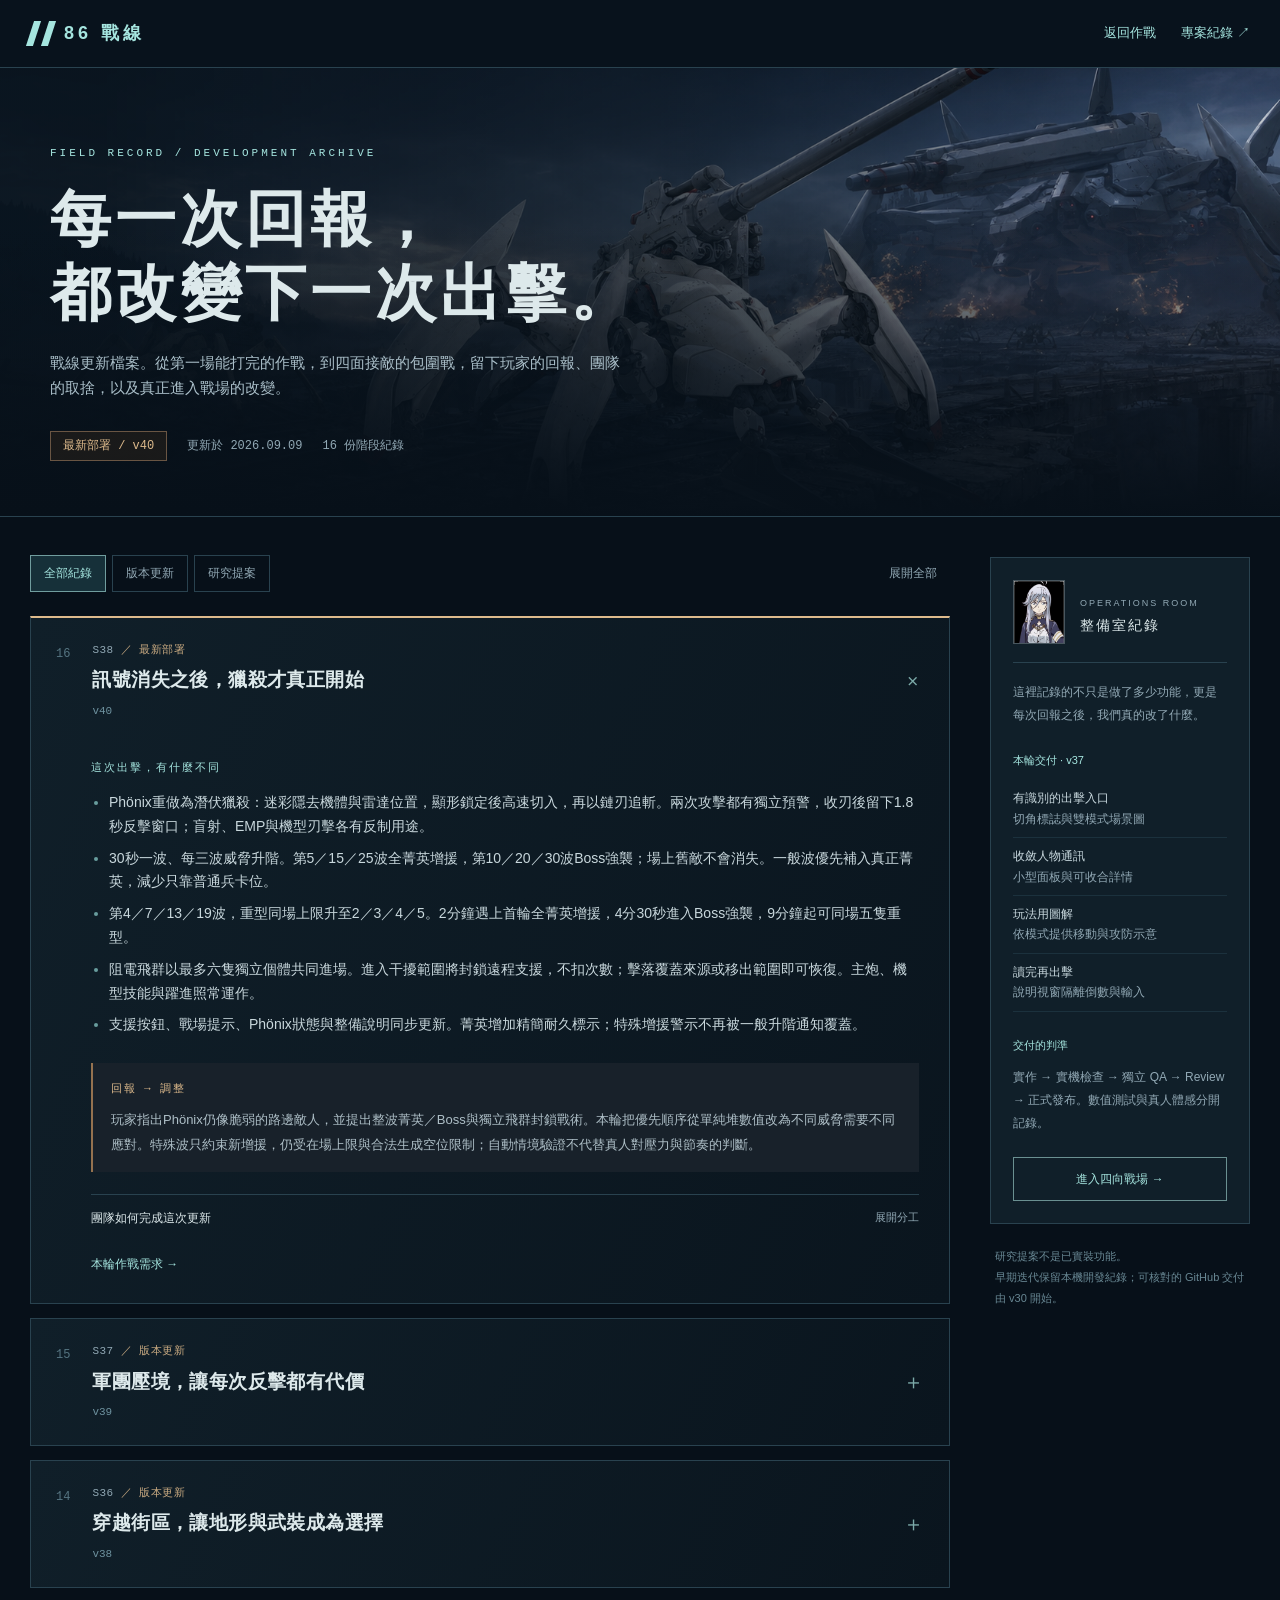
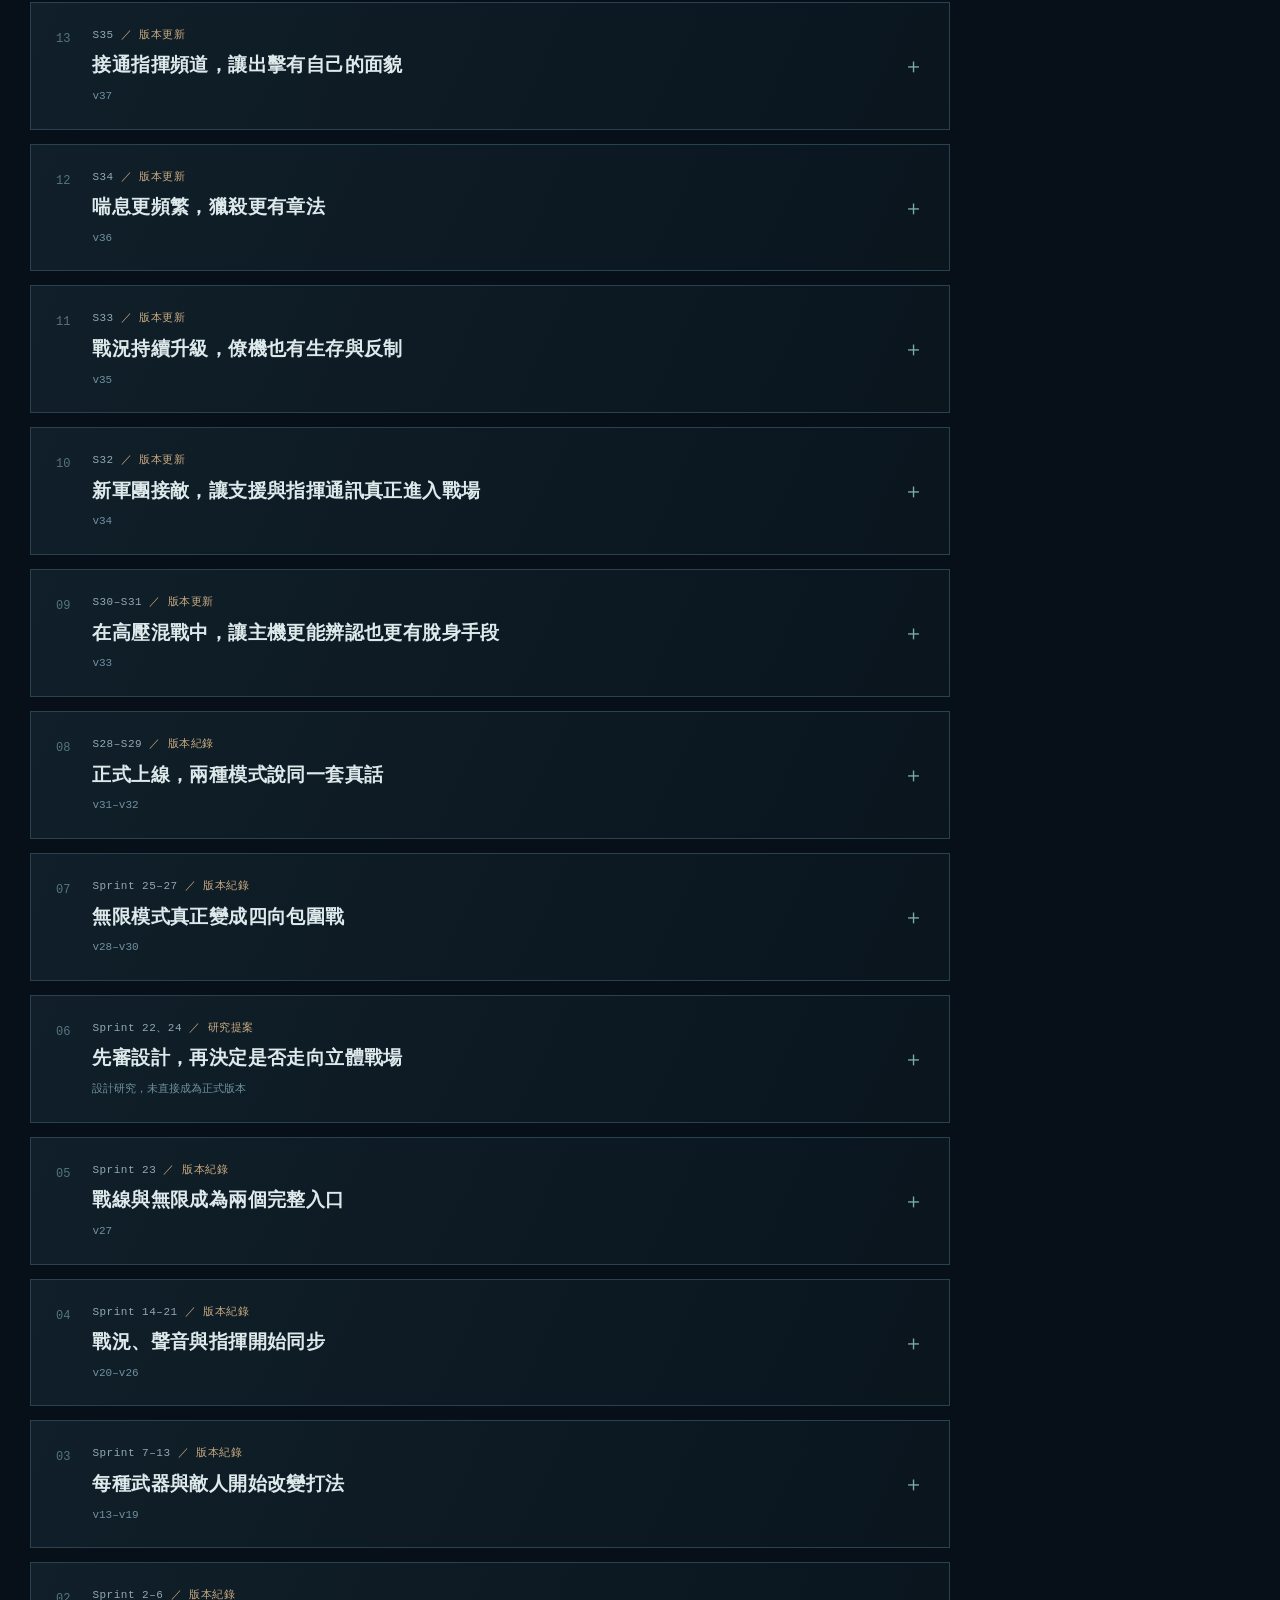
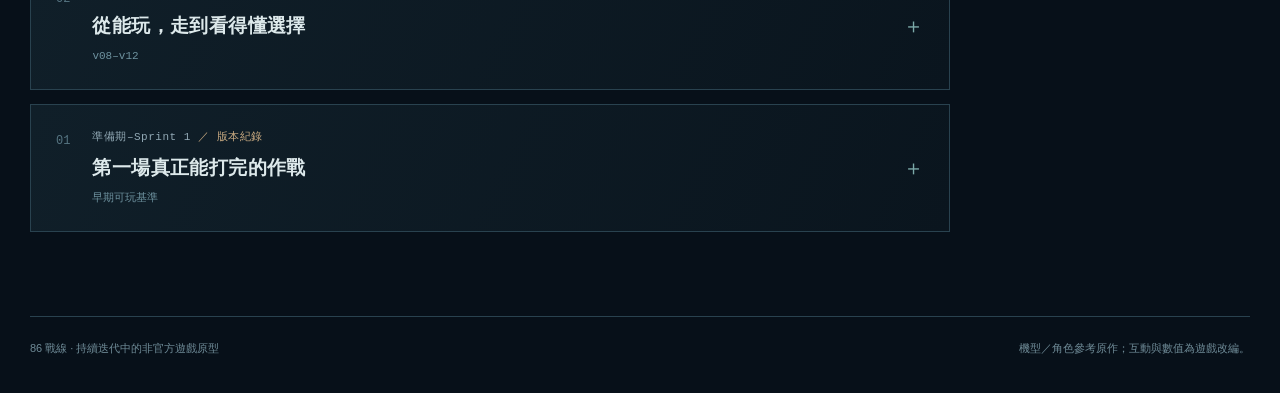
==== changelog.html @ 7b224cc5 "Make Legion ambushes and reinforcement waves demand distinct counters" ====
<!doctype html>
<html lang="zh-Hant">
<head>
<meta charset="UTF-8">
<meta name="viewport" content="width=device-width,initial-scale=1">
<title>戰線更新檔案 — 86 戰線</title>
<meta name="description" content="從第一場出擊到四向包圍戰：86戰線的版本更新、玩家回報與開發團隊紀錄。">
<style>
:root{color-scheme:dark;--bg:#071019;--panel:#0c1923;--line:#29424f;--text:#dde9eb;--muted:#91a8b4;--cyan:#a5e5df;--amber:#ddba8c}*{box-sizing:border-box}body{margin:0;background:var(--bg);color:var(--text);font-family:-apple-system,BlinkMacSystemFont,"PingFang TC","Microsoft JhengHei",sans-serif;line-height:1.7}a{color:var(--cyan);text-decoration:none}a:hover{color:#fff}button,summary,a{-webkit-tap-highlight-color:transparent}a:focus-visible,button:focus-visible,summary:focus-visible{outline:2px solid var(--cyan);outline-offset:5px}header{border-bottom:1px solid var(--line);background:#08131dea;padding:18px max(24px,calc((100vw - 1220px)/2));display:flex;align-items:center;justify-content:space-between;gap:20px}.brand{font-size:18px;font-weight:800;letter-spacing:4px;display:flex;align-items:center;gap:12px}.mark{display:block;width:22px;height:25px;transform:skew(-18deg);border-left:7px solid var(--cyan);border-right:7px solid var(--cyan)}header nav{display:flex;gap:25px;font-size:13px}.hero{position:relative;max-width:1320px;margin:auto;padding:76px 50px 55px;isolation:isolate;overflow:hidden;border-bottom:1px solid var(--line)}.hero:before{content:"";position:absolute;inset:0;z-index:-2;background:linear-gradient(90deg,#08131df5 8%,#08131dbb 52%,#08131d33),url('art-direction/86-reference/images/concept-key-visual.png') center 43%/cover}.hero:after{content:"";position:absolute;inset:0;z-index:-1;background:linear-gradient(0deg,var(--bg),transparent 65%);pointer-events:none}.eyebrow,.meta,.version,.status,.index{font-family:ui-monospace,SFMono-Regular,Consolas,monospace}.eyebrow{color:var(--cyan);font-size:11px;letter-spacing:3px}.hero h1{font-size:clamp(32px,4.8vw,62px);font-weight:650;letter-spacing:4px;line-height:1.2;margin:20px 0}.hero p{max-width:570px;color:#aabfc9;font-size:15px}.status{display:flex;gap:20px;align-items:center;margin-top:30px;color:var(--muted);font-size:12px}.status b{color:var(--amber);border:1px solid #695543;background:#231f1aa8;padding:4px 12px;font-weight:500}.layout{max-width:1220px;margin:0 auto;padding:38px 0 70px;display:grid;grid-template-columns:minmax(0,1fr) 260px;gap:40px}.toolbar{display:flex;align-items:center;justify-content:space-between;gap:12px;padding-bottom:24px}.filters{display:flex;gap:6px;flex-wrap:wrap}button{font:inherit;cursor:pointer;border:1px solid var(--line);background:transparent;color:var(--muted);font-size:12px;padding:7px 13px;transition:background .16s,color .16s}button:hover,button[aria-pressed="true"]{color:var(--cyan);border-color:#709d9e;background:#163039}#expand{border:0;white-space:nowrap}summary{list-style:none;cursor:pointer}summary::-webkit-details-marker{display:none}.entry{border:1px solid var(--line);margin-bottom:14px;background:linear-gradient(115deg,#101f29,#0a151e)}.entry[hidden]{display:none}.entry>summary{display:flex;align-items:center;gap:22px;padding:23px 25px}.entry:first-of-type{border-top:2px solid var(--amber)}.index{color:#567582;align-self:flex-start;margin-top:3px;font-size:12px}.entry-heading{display:flex;flex-direction:column;gap:7px;flex:1}.meta{color:var(--muted);font-size:11px;letter-spacing:.5px}.meta span{color:#c9aa81}.entry strong{font-size:19px;line-height:1.5;letter-spacing:.4px;font-weight:600}.version{font-size:11px;color:#6e929f}.toggle{font-size:21px;color:#7caaa9}.entry[open]>.entry-heading{color:white}.entry[open]>summary .toggle{transform:rotate(45deg)}.entry-body{padding:0 30px 27px 60px;animation:appear .22s ease-out}.entry-body h3{font-weight:500;font-size:11px;letter-spacing:2px;color:var(--cyan);margin:15px 0 10px}.change-list ul{margin:0;padding-left:18px;color:#c9d8dd;font-size:14px}.change-list li{padding:4px 0}.change-list li::marker{color:#689d9e}.response{border-left:2px solid #95724f;padding:1px 18px;margin:22px 0;background:#18212a}.response h3{color:var(--amber)}.response p{font-size:13px;color:#aebfc7;line-height:1.9;margin:0 0 14px}.team-detail{border-top:1px solid var(--line);padding-top:13px;margin:20px 0}.team-detail>summary{font-size:12px;color:var(--text);display:flex;justify-content:space-between;gap:10px}.team-detail>summary span{color:var(--muted);font-size:11px}.team-detail dl{font-size:12px;margin:15px 0 0}.team-detail dl>div{display:grid;grid-template-columns:43px 1fr;gap:14px;padding:9px 0}.team-detail dt{color:var(--cyan)}.team-detail dd{margin:0;color:#9eb5c0}.entry-body>a{font-size:12px}.sidebar{padding-top:2px}.command{border:1px solid var(--line);padding:22px;background:#101f29}.command-head{display:flex;gap:15px;align-items:center;border-bottom:1px solid var(--line);padding-bottom:18px;margin-bottom:18px}.portrait{width:52px;height:64px;object-fit:cover;object-position:top;border:1px solid #405865;filter:saturate(.6)}.command h2{font-size:14px;font-weight:500;letter-spacing:2px;margin:0}.command small{font-size:9px;color:var(--muted);letter-spacing:2px}.command p{font-size:12px;color:var(--muted);line-height:1.9}.command h3{font-size:11px;color:var(--cyan);font-weight:500;margin-top:24px}.command ul{padding:0;margin:0;list-style:none}.command li{font-size:12px;color:var(--muted);padding:8px 0;border-bottom:1px solid #1b313d}.command li b{display:block;color:#c8d8de;font-weight:500}.note{font-size:11px;color:#688793;margin:22px 5px;line-height:1.9}.return{display:block;text-align:center;padding:11px;border:1px solid #6a9091;font-size:12px;margin-top:22px}.bottom{max-width:1220px;margin:0 auto;padding:22px 0 35px;border-top:1px solid var(--line);font-size:11px;color:#6f8b97;display:flex;justify-content:space-between;gap:20px}.empty{display:none}@keyframes appear{from{opacity:.4;transform:translateY(5px)}to{opacity:1;transform:none}}@media(max-width:1280px){.layout,.bottom{margin-left:30px;margin-right:30px}}@media(max-width:850px){.layout{grid-template-columns:1fr}.sidebar{display:none}.hero{padding:50px 28px 38px}.hero:before{background-position:60% center}.hero p{max-width:450px}.layout{padding-top:25px;margin:0 22px}.bottom{margin:0 22px}.entry>summary{padding:20px 17px;gap:14px}.entry-body{padding:0 20px 23px 43px}.entry strong{font-size:17px}}@media(max-width:480px){header{padding:15px 20px}.brand{font-size:14px;letter-spacing:2px}header nav{font-size:11px;gap:14px}.hero h1{letter-spacing:1px}.hero p{font-size:13px}.toolbar{align-items:flex-start}.filters{gap:5px}button{font-size:11px;padding:6px 9px}.status{gap:12px;font-size:10px}.entry-body{padding-left:20px}.meta{font-size:10px}.bottom{flex-direction:column;gap:7px}.index{display:none}}@media(prefers-reduced-motion:reduce){*{animation:none!important;transition:none!important}}
</style>
</head>
<body>
<header>
<a class="brand" href="./">
<span class="mark" aria-hidden="true">
</span>86 戰線</a>
<nav>
<a href="./?gameMode=endless">返回作戰</a>
<a href="https://github.com/allen880612/86-the-missing-sector">專案紀錄 ↗</a>
</nav>
</header>
<section class="hero">
<div class="eyebrow">FIELD RECORD / DEVELOPMENT ARCHIVE</div>
<h1>每一次回報，<br>都改變下一次出擊。</h1>
<p>戰線更新檔案。從第一場能打完的作戰，到四面接敵的包圍戰，留下玩家的回報、團隊的取捨，以及真正進入戰場的改變。</p>
<div class="status">
<b>最新部署 / v40</b>
<span>更新於 2026.09.09</span>
<span>16 份階段紀錄</span>
</div>
</section>
<main class="layout">
<section aria-label="版本沿革">
<div class="toolbar">
<div class="filters" role="group" aria-label="紀錄類別">
<button aria-pressed="true" data-filter="all">全部紀錄</button>
<button aria-pressed="false" data-filter="released">版本更新</button>
<button aria-pressed="false" data-filter="research">研究提案</button>
</div>
<button id="expand" aria-expanded="false">展開全部</button>
</div>
<div id="entries">
<details class="entry" data-type="released" open><summary><span class="index">16</span><span class="entry-heading"><span class="meta">S38 <span>／ 最新部署</span></span><strong>訊號消失之後，獵殺才真正開始</strong><span class="version">v40</span></span><span class="toggle" aria-hidden="true">＋</span></summary><div class="entry-body"><div class="change-list"><h3>這次出擊，有什麼不同</h3><ul><li>Phönix重做為潛伏獵殺：迷彩隱去機體與雷達位置，顯形鎖定後高速切入，再以鏈刃追斬。兩次攻擊都有獨立預警，收刃後留下1.8秒反擊窗口；盲射、EMP與機型刃擊各有反制用途。</li><li>30秒一波、每三波威脅升階。第5／15／25波全菁英增援，第10／20／30波Boss強襲；場上舊敵不會消失。一般波優先補入真正菁英，減少只靠普通兵卡位。</li><li>第4／7／13／19波，重型同場上限升至2／3／4／5。2分鐘遇上首輪全菁英增援，4分30秒進入Boss強襲，9分鐘起可同場五隻重型。</li><li>阻電飛群以最多六隻獨立個體共同進場。進入干擾範圍將封鎖遠程支援，不扣次數；擊落覆蓋來源或移出範圍即可恢復。主炮、機型技能與躍進照常運作。</li><li>支援按鈕、戰場提示、Phönix狀態與整備說明同步更新。菁英增加精簡耐久標示；特殊增援警示不再被一般升階通知覆蓋。</li></ul></div><div class="response"><h3>回報 → 調整</h3><p>玩家指出Phönix仍像脆弱的路邊敵人，並提出整波菁英／Boss與獨立飛群封鎖戰術。本輪把優先順序從單純堆數值改為不同威脅需要不同應對。特殊波只約束新增援，仍受在場上限與合法生成空位限制；自動情境驗證不代替真人對壓力與節奏的判斷。</p></div><details class="team-detail"><summary>團隊如何完成這次更新 <span>展開分工</span></summary><dl><div><dt>PO</dt><dd>依最新回饋收斂單一可玩增量，整合狀態提示、操作說明、版本發布；保留30%週額度。</dd></div><div><dt>戰鬥</dt><dd>完成潛伏與雙段反擊循環、特殊波生成、獨立飛群與戰術封鎖。</dd></div><div><dt>美術</dt><dd>沿用已完成的迷彩、刃擊與機甲素材，移除潛伏時的位置洩漏，補上菁英耐久識別。</dd></div><div><dt>QA</dt><dd>針對特殊波、戰術資源、顯形／反制及兩尺寸介面做獨立驗證，將受控測試與真人回饋分開。</dd></div></dl></details><a href="https://github.com/allen880612/86-the-missing-sector/issues/33">本輪作戰需求 →</a></div></details>

<details class="entry" data-type="released"><summary><span class="index">15</span><span class="entry-heading"><span class="meta">S37 <span>／ 版本更新</span></span><strong>軍團壓境，讓每次反擊都有代價</strong><span class="version">v39</span></span><span class="toggle" aria-hidden="true">＋</span></summary><div class="entry-body"><div class="change-list"><h3>這次出擊，有什麼不同</h3><ul><li>改為20秒一波、每三波升階；第4／10／19／28波可容納2／3／4／5隻重型目標，補位更緊湊。重型出招仍保留預警與反擊窗口。</li><li>敵軍耐久逐波線性提高。主砲高等級成長放緩，副砲改為每三發協同一次，修正後期火力遠超敵耐久的落差。</li><li>提高特殊兵種占比，飛行干擾機以真正的小群入場，每隻獨立受傷、擊落，不再一個血量畫成八隻。</li><li>普通敵提供小額續戰補給；菁英每隻一份高價資源，Boss固定火控強化加一份武裝資源。首兩次定時供給可取得機砲與重砲。</li><li>僚機耐久提高，範圍傷害有減免；維修也能修翼。全僚機失能45秒後，下次週期補給提供增援；主機附近三格狀態可辨受損、入侵與失能。</li><li>Phönix更快接近、側翼機動；會繞行牆體，鏈刃不隔牆傷人。重砲與機砲也隨火控成長，保持有限彈藥的價值。</li><li>區域支援保留清出撤退路線的用途，兩次施放間隔6秒、30秒回充。裝甲未曝露的Boss承受低傷且繼續出招；抓住破綻才有較高傷害。</li></ul></div><div class="response"><h3>回報 → 調整</h3><p>玩家指出十五分鐘仍能秒殺菁英／Boss，戰術清場又過於廉價。本輪先追查主砲、多彈、掉落與敵耐久的增長關係，修正火力經濟，再調整混合編成。『有升級公式』不等於後期有壓力；驗收加入固定裝備擊破時間及實際出招。模型測試不能取代玩家的最終感受。</p></div><details class="team-detail"><summary>團隊如何完成這次更新 <span>展開分工</span></summary><dl><div><dt>PO</dt><dd>把新回報提到最高優先，查核線性公式、掉落分類、群體距離與本地增量。</dd></div><div><dt>戰鬥</dt><dd>重建編成／獎勵與成長關係，修正僚機續戰與Phönix繞牆、支援壓制。</dd></div><div><dt>美術</dt><dd>飛機逐隻繪製及死亡、僚機三格狀態；效能裁切實驗無改善便撤回，不犧牲品質冒充優化。</dd></div><div><dt>QA</dt><dd>獨立固定裝備TTK、編成比例、補給與真實介面驗證，區分人工情境與自然遊玩。</dd></div></dl></details><a href="assets/legion-v35.md">軍團設定與改編界線 →</a></div></details>
<details class="entry" data-type="released"><summary><span class="index">14</span><span class="entry-heading"><span class="meta">S36 <span>／ 版本更新</span></span><strong>穿越街區，讓地形與武裝成為選擇</strong><span class="version">v38</span></span><span class="toggle" aria-hidden="true">＋</span></summary><div class="entry-body"><div class="change-list"><h3>這次出擊，有什麼不同</h3><ul><li>四向戰場擴為1600×1600，整備可選廢墟街區、補給基地、鐵路砲陣地。鏡頭跟隨機體，保留近距離戰鬥尺寸。</li><li>固定高牆阻擋機甲與直射，低掩體可擊破或躍過；敵軍會繞行，補給校正至合法位置。</li><li>新增120發連發機砲、18發穿甲重砲；以1／2／3或Q切換，彈藥耗盡自動回到無限主砲。有限武器瞄準合法目標才耗彈。</li><li>三張圖用專用地表／屋頂素材呈現；地圖預覽、小地圖、武器彈量與圖解接回同一套指揮介面。</li></ul></div><div class="response"><h3>回報 → 調整</h3><p>玩家以Boxhead 2Play說明想要的迴圈與通道：場地不只放大，還需要能繞行、利用的固定建築。這輪把地圖和有限武器做成可玩的增量；後期軍團被秒殺的最新回報另外開Sprint追查，不以大地圖替代平衡修正。聯機保留為免費架構研究，尚未實作。</p></div><details class="team-detail"><summary>團隊如何完成這次更新 <span>展開分工</span></summary><dl><div><dt>PO</dt><dd>研究Boxhead路線、整合UI與相機，完整增量先同步本地。</dd></div><div><dt>戰鬥</dt><dd>三圖障礙、繞行、合法生成與有限武器狀態。</dd></div><div><dt>美術</dt><dd>首稿屋頂像照片相框被退回，改用真正地表／屋頂atlas，再驗實際出擊。</dd></div><div><dt>QA</dt><dd>驗證牆體、落點、彈藥守恆及三圖真實操作；模型數值與真人感受分開。</dd></div></dl></details></div></details>
<details class="entry" data-type="released"><summary><span class="index">13</span><span class="entry-heading"><span class="meta">S35 <span>／ 版本更新</span></span><strong>接通指揮頻道，讓出擊有自己的面貌</strong><span class="version">v37</span></span><span class="toggle" aria-hidden="true">＋</span></summary><div class="entry-body"><div class="change-list"><h3>這次出擊，有什麼不同</h3><ul><li>首頁與頁首換上專門設計的金屬切角標誌，兩種模式以機甲場景圖卡呈現，保留原主視覺。</li><li>蕾娜與辛的出擊／整備／結算通訊收斂為小型面板，可收起再開啟；詳細內容放進獨立視窗。</li><li>玩法圖解依戰線或四向模式切換，以走位、越障、支援和編隊示意搭配短說明。</li><li>面板與圖解有進退場、操作音效及減少動態支援；讀取視窗時暫停出擊倒數與遊戲輸入，關閉後再接續。</li></ul></div><div class="response"><h3>回報 → 調整</h3><p>玩家認為純文字標題、裸露的大段玩法與突然出現的人物仍然粗糙。本輪由美術總監先出互動設計稿與圖像素材，確認後再接回遊戲。玩法資訊保留可讀文字，改用圖解和面板組織；人物回饋不再佔據大型橫幅，也不以阻擋式彈窗打斷戰鬥。</p></div><details class="team-detail"><summary>團隊如何完成這次更新 <span>展開分工</span></summary><dl><div><dt>PO</dt><dd>審核設計稿、隔離下一輪地圖開發，整合視窗暫停與輸入阻隔。</dd></div><div><dt>美術</dt><dd>生成雙模式atlas、製作SVG標誌、玩法示意及小型通訊動態。</dd></div><div><dt>介面</dt><dd>保留既有模式、選機與音訊契約，加入圖解與可收合通訊。</dd></div><div><dt>QA</dt><dd>驗證兩模式說明、焦點與Escape、出擊到結算回圈、兩尺寸與減少動態。</dd></div><div><dt>Review</dt><dd>先提供完整本地增量，記錄頁面可讀性與操作阻擋，而非只確認圖片有載入。</dd></div></dl></details></div></details>
<details class="entry" data-type="released">
<summary><span class="index">12</span><span class="entry-heading"><span class="meta">S34 <span>／ 版本更新</span></span><strong>喘息更頻繁，獵殺更有章法</strong><span class="version">v36</span></span><span class="toggle" aria-hidden="true">＋</span></summary>
<div class="entry-body"><div class="change-list"><h3>這次出擊，有什麼不同</h3><ul>
<li>波次縮短為 30 秒；前四波降低傷害壓力，第五至八波逐步拉高，第九波起回到完整成長。每四波的威脅升階仍持續。</li>
<li>裝甲每份補 10、耐久每份補 12，改成少量多次。普通敵每 12 隻掉落，定時補給首份 8 秒、之後每 18 秒提供生存與作戰補給。</li>
<li>Phönix 在側翼接近後交替使用鎖定突進與鏈刃橫掃；第二階段突進接追斬。看直線向側面躲，看扇形繞背或躍出，收刃後有反擊窗口。</li>
<li>突進原始傷害由 42 降至 30，讓威脅來自接近與攻擊節奏。鏈刃的傷害區與預警使用同一扇形；躍進可避開近戰。</li>
<li>修正掉落在戰場外緣或掩體內難以回收的補給；滿狀態仍可撿取。結算傷害不再顯示冗長浮點小數。</li>
</ul></div><div class="response"><h3>回報 → 調整</h3><p>玩家試玩指出前輪過難、恢復太稀少，Phönix雖痛卻呆板。本輪把恢復拆小、提高機會，將Boss改成可辨識的兩套近戰攻防；道具不可達與結算數字也納入修正。第一個平衡增量先同步本地供即時回饋，再完成第二個招式增量。後續首頁視覺、大地圖與武器拾取已列入設計，聯機仍是研究，未混稱本輪已實作。</p></div>
<details class="team-detail"><summary>團隊如何完成這次更新 <span>展開分工</span></summary><dl>
<div><dt>PO</dt><dd>依真人回饋重排平衡與局部攻防，先給本地增量，串接介面與交付。</dd></div>
<div><dt>戰鬥</dt><dd>調整恢復／波次與早期傷害、Phönix側翼與扇掃、道具可達位置。</dd></div>
<div><dt>美術</dt><dd>沿真實命中扇形繪製預警與短刃弧，維持低閃光與取消清理。</dd></div>
<div><dt>QA</dt><dd>查核Furi／Diablo IV設計資料，以受控場景、固定seed及瀏覽器驗證。</dd></div>
<div><dt>Review</dt><dd>把數量壓迫改成需要讀招與補給走位；模擬與真人驗收分開記錄。</dd></div>
</dl></details><a href="assets/legion-v35.md">近戰設計參考與改編界線 →</a>
</div></details>

<details class="entry" data-type="released">
<summary><span class="index">11</span><span class="entry-heading"><span class="meta">S33 <span>／ 版本更新</span></span><strong>戰況持續升級，僚機也有生存與反制</strong><span class="version">v35</span></span><span class="toggle" aria-hidden="true">＋</span></summary>
<div class="entry-body"><div class="change-list"><h3>這次出擊，有什麼不同</h3><ul>
<li>每 45 秒一波，每四波提升威脅階段；第 5 波可同場兩隻 Boss，第 9 波起最多三隻。特殊編成、火力與耐久繼續增強，保持同屏資源上限。</li>
<li>Boss 半血後切換第二階段：重戰車與電磁砲增加連擊，高機動型追加突襲。Phönix 可穿過己方小兵完成切入，躲開後仍有反擊窗口。</li>
<li>僚機有獨立耐久，會承傷、失能；干擾累積會先預警，再短暫劫持火控。脫離干擾、擊毀來源、EMP 或區域支援均可解除。</li>
<li>每波獲得火控成長，道具可額外升級；LV.12 解鎖副砲、LV.16 強化、LV.20 加入貫穿，之後仍持續提高傷害。</li>
<li>普通敵每 20 隻掉落一次；裝甲每次補 18，不再因護盾偏低就必掉。減少普通兵密度，重型砲火命中更有代價；小怪命中的短暫保護不再吞掉 Boss 重擊，重擊後仍保留防連殺保護。</li>
<li>左鍵依機型分為 M1A4 近距反擊、M4A3 重砲超頻及 XM2 高速刃擊；右鍵仍是越障躍進，可用來切入或撤離。</li>
<li>加入多重 Boss 狀態列、僚機耐久與入侵辨識、升階及武裝回饋。沿用現有素材與音效，限制大面積閃光。</li>
</ul></div><div class="response"><h3>回報 → 調整</h3><p>玩家指出二十分鐘後仍缺乏變化，並澄清是「每三至五波持續升級」，而不是只在前五波加難。本輪拆除單 Boss 與 LV.8 停滯，將僚機從致命傷保險改成可受損的戰鬥單位。追加回報指出補盾讓玩家能站射，Review因此把優先序轉向掉落經濟與重擊命中；並重現小怪6傷害竟可擋掉Boss60傷害的保護邏輯問題，實際修正。世界觀提供機動、迷彩與干擾方向；火控劫持、升階和數值是本作改編。</p></div>
<details class="team-detail"><summary>團隊如何完成這次更新 <span>展開分工</span></summary><dl>
<div><dt>PO</dt><dd>依玩家澄清修正持續升階目標，整合多目標 HUD、成長提示與發布紀錄。</dd></div>
<div><dt>戰鬥</dt><dd>實作波次、編成、第二階段、僚機耐久與劫持反制、後期火控。</dd></div>
<div><dt>美術</dt><dd>用既有機體與局部特效呈現受損、失控、復原及第二階段，避免光污染。</dd></div>
<div><dt>QA</dt><dd>核對來源與改編界線，跨波次模擬及瀏覽器整合；模擬不等同真人長局平衡驗收。</dd></div>
<div><dt>Review</dt><dd>將前輪短時間存活測試的盲點納入長期升階驗證，保留對後期難度的玩家回饋。</dd></div>
</dl></details><a href="assets/legion-v35.md">世界觀依據與改編界線 →</a>
</div></details>

<details class="entry" data-type="released">
<summary><span class="index">10</span><span class="entry-heading"><span class="meta">S32 <span>／ 版本更新</span></span><strong>新軍團接敵，讓支援與指揮通訊真正進入戰場</strong><span class="version">v34</span></span><span class="toggle" aria-hidden="true">＋</span></summary>
<div class="entry-body">
<div class="change-list"><h3>這次出擊，有什麼不同</h3><ul>
<li>四向戰場的區域支援初始 2 次，每 18 秒回充 1 次、上限 2 次；指定落點後延遲 0.65 秒，以半徑 280 清場並打斷存活敵人。</li>
<li>新增 Phönix Boss：迷彩與鎖定衝刺，射擊可破除迷彩，撲空後有反擊窗口；新增 Stier 菁英，以短射界扇射與散熱交替作戰。</li>
<li>Ameise 加入側移機槍掃射班，屬於既有斥候的職能編組；不是把同一批敵人調整出場機率，就稱為新增機型。</li>
<li>Phönix、Stier 使用兩款新製作的機體素材。整備可用三張預覽卡選 Dinosauria、Phönix 或 Morpho 為首個 Boss，之後三型輪替。</li>
<li>辛與蕾娜的通訊移到左右下角，人物與文字更清楚；整備建議、畫面進退場、選項互動與提示聲一併整理，減少動態模式保持簡潔。</li>
<li>更新同一作者的戰鬥 BGM，保留既有音樂與音效控制。音樂聽感仍待玩家回饋。</li>
</ul></div>
<div class="response"><h3>回報 → 調整</h3><p>玩家指出支援不足、通訊太淡、介面像閃現，也明確要求新 Boss、菁英與小怪。PO 最初把「沒有新 Boss」誤解成接敵太晚；經玩家澄清後，修正範圍為新增敵型、招式與可辨認素材，而不是只改出場機率。機型名稱參考原作，素材、血量、迷彩反制與攻擊窗口是遊戲改編，不主張精確還原。</p></div>
<details class="team-detail"><summary>團隊如何完成這次更新 <span>展開分工</span></summary><dl>
<div><dt>PO</dt><dd>修正需求理解，製作並接入新機體圖集、首敵設定與音訊，統整各項介面契約。</dd></div>
<div><dt>戰鬥</dt><dd>新增 Phönix、Stier 與 Ameise 掃射職能，實作區域支援回充、範圍壓制與反制窗口。</dd></div>
<div><dt>美術</dt><dd>實作角落通訊、整備建議、介面進退場及三張首 Boss 預覽卡；以現有風格和素材呈現新增機體。</dd></div>
<div><dt>音訊</dt><dd>沿用既有音訊 API 整理介面提示與支援時序，更換同作者戰鬥音樂並保留來源紀錄。</dd></div>
<div><dt>QA</dt><dd>行為、轉場與出場選擇驗證，音樂聽感待玩家回饋；不將受控檢查宣稱為自然戰況全通。</dd></div>
<div><dt>Review</dt><dd>區分真正新增的 Boss／菁英與既有機型職能，核對改編界線；保留玩家澄清如何改變實作範圍的紀錄。</dd></div>
</dl></details>
<a href="assets/legion-v34.md">查看新機體素材與遊戲改編依據 →</a>
</div></details>

<details class="entry" data-type="released">
<summary>
<span class="index">09</span>
<span class="entry-heading">
<span class="meta">S30–S31 <span>／ 版本更新</span>
</span>
<strong>在高壓混戰中，讓主機更能辨認也更有脫身手段</strong>
<span class="version">v33</span>
</span>
<span class="toggle" aria-hidden="true">＋</span>
</summary>
<div class="entry-body">
<div class="change-list">
<h3>這次出擊，有什麼不同</h3>
<ul>
<li>主機加入方向標記；右鍵改為依機型跨越距離的 0.36 秒躍進，保留合法起點與落點</li>
<li>僚機可犧牲攔截致命傷，6秒內不重複，並在戰報統計；滿級火控補給轉為五秒火力全開</li>
<li>補給節奏降低，斥候協同、戰車直射、阻電機群與自走地雷接入混戰；重砲加入局部受擊與後座。</li>
</ul>
</div>
<div class="response">
<h3>回報 → 調整</h3>
<p>玩家肯定玩法，但指出混戰找不到主機、容易卡住、滿級補給缺少價值。團隊改為清楚的主機標記與越障躍進，加入僚機攔截及滿級火控轉超頻；本輪已部署，仍持續收集實際體感。</p>
</div>
<details class="team-detail">
<summary>團隊如何完成這次更新 <span>展開分工</span>
</summary>
<dl>
<div>
<dt>美術</dt>
<dd>加入主機框標、躍進抬升／落地、特殊敵機提示與砲管局部反應</dd>
</div>
<div>
<dt>音訊</dt>
<dd>沿用事件音並為攔截、躍進與新威脅提供回饋</dd>
</div>
<div>
<dt>戰鬥</dt>
<dd>實作跨越落點保護、僚機犧牲、補給節流與多職能敵群</dd>
</div>
<div>
<dt>QA</dt>
<dd>唯一自然局驗出全部敵種、一次僚機攔截與單次幀時間尖峰；另審出極端落點 fallback</dd>
</div>
<div>
<dt>整合</dt>
<dd>修正起跳點／終點保留、重觸發反應與戰報統計；完成v33正式發布。</dd>
</div>
</dl>
</details>
<a href="https://github.com/allen880612/86-the-missing-sector/pull/17">檢視版本交付 ↗</a>
</div>
</details>
<details class="entry" data-type="released" >
<summary>
<span class="index">08</span>
<span class="entry-heading">
<span class="meta">S28–S29 <span>／ 版本紀錄</span>
</span>
<strong>正式上線，兩種模式說同一套真話</strong>
<span class="version">v31–v32</span>
</span>
<span class="toggle" aria-hidden="true">＋</span>
</summary>
<div class="entry-body">
<div class="change-list">
<h3>這次出擊，有什麼不同</h3>
<ul>
<li>四向整備改用實際 Dinosauria／Morpho，結算不再混入戰線的下一場按鈕與文案</li>
<li>Boss 直射才有砲口火光，曲射落地保留地面爆炸；兩種 Boss 的兩秒散熱提示立即對應傷害窗口</li>
<li>建立公開靜態部署流程，正式 HTTPS 可直接遊玩</li>
</ul>
</div>
<div class="response">
<h3>回報 → 調整</h3>
<p>玩家指出本機更新沒有交付到GitHub。團隊補齊可核對的PR與正式發布，也修正四向模式誤顯下一場、Boss落地被當成發射的畫面錯配。</p>
</div>
<details class="team-detail">
<summary>團隊如何完成這次更新 <span>展開分工</span>
</summary>
<dl>
<div>
<dt>美術</dt>
<dd>校正 Boss 火光、散熱白煙與模式預覽素材</dd>
</div>
<div>
<dt>音訊</dt>
<dd>維持發射、落地與場景聲音的事件邊界</dd>
</div>
<div>
<dt>戰鬥</dt>
<dd>保留戰線規則並校正 arena 的兩秒暴露語意</dd>
</div>
<div>
<dt>QA</dt>
<dd>獨立指出下一場可見、HUD 延遲散熱與圓形砲擊錯誤火光</dd>
</div>
<div>
<dt>整合</dt>
<dd>完成模式 guard、純靜態 CI/CD、安全打包與正式瀏覽器驗證</dd>
</div>
</dl>
</details>
<a href="https://github.com/allen880612/86-the-missing-sector/pull/14">檢視交付紀錄 ↗</a>
</div>
</details>
<details class="entry" data-type="released" >
<summary>
<span class="index">07</span>
<span class="entry-heading">
<span class="meta">Sprint 25–27 <span>／ 版本紀錄</span>
</span>
<strong>無限模式真正變成四向包圍戰</strong>
<span class="version">v28–v30</span>
</span>
<span class="toggle" aria-hidden="true">＋</span>
</summary>
<div class="entry-body">
<div class="change-list">
<h3>這次出擊，有什麼不同</h3>
<ul>
<li>WASD 四向移動與滑鼠砲口分離，敵人從四面追擊；戰線仍維持左右移動與自動射擊</li>
<li>加入可破壞掩體、直射遮蔽、曲射落點、大型 Boss 散熱反擊與九類補給</li>
<li>依回饋移除停留二選一卡，改靠近直接拾取；右鍵側移加入可見動畫與真碰撞</li>
</ul>
</div>
<div class="response">
<h3>回報 → 調整</h3>
<p>玩家指出『無限』不只是波次延長，並回報按住射擊疲勞、穿牆、空曠與補給卡干擾；團隊改成自動主砲、點按超頻、掩體戰與不中斷移動的直接回收。</p>
</div>
<details class="team-detail">
<summary>團隊如何完成這次更新 <span>展開分工</span>
</summary>
<dl>
<div>
<dt>美術</dt>
<dd>製作四向 view、步態、重砲／曲射／尾跡與補給短標籤</dd>
</div>
<div>
<dt>音訊</dt>
<dd>復用既有事件音並調整支援請求與落地爆音</dd>
</div>
<div>
<dt>戰鬥</dt>
<dd>建立獨立 arena core、碰撞、敵繞障、技能與資源循環</dd>
</div>
<div>
<dt>QA</dt>
<dd>先保留舊規則自然局，再以 rAF 和真右鍵驗中段位移、牆／敵阻擋；另抓出 Boss 越界卡死</dd>
</div>
<div>
<dt>整合</dt>
<dd>修正素材解析度接線、快取與高密度效能，沒有靠減敵數掩飾</dd>
</div>
</dl>
</details>
</div>
</details>
<details class="entry" data-type="research" >
<summary>
<span class="index">06</span>
<span class="entry-heading">
<span class="meta">Sprint 22、24 <span>／ 研究提案</span>
</span>
<strong>先審設計，再決定是否走向立體戰場</strong>
<span class="version">設計研究，未直接成為正式版本</span>
</span>
<span class="toggle" aria-hidden="true">＋</span>
</summary>
<div class="entry-body">
<div class="change-list">
<h3>這次出擊，有什麼不同</h3>
<ul>
<li>提供封面、整備、戰鬥、勝敗、攻擊五拍與擊毀收束的互動設計預覽</li>
<li>比較桌機／手機、Boss 尺度 A/B、角色通訊與減少動態方案</li>
<li>完成 3D 美術、玩法、素材與引擎可行性研究，但全面 3D 開發暫緩</li>
</ul>
</div>
<div class="response">
<h3>回報 → 調整</h3>
<p>玩家希望立體版先解決模型、動作、VFX 與環境可信度；團隊沒有把概念稿冒充已完成遊戲，改以足鎖、砲口、遮擋與素材分件作為未來 POC 門檻。</p>
</div>
<details class="team-detail">
<summary>團隊如何完成這次更新 <span>展開分工</span>
</summary>
<dl>
<div>
<dt>美術</dt>
<dd>製作八頁設計預覽、尺度比較與戰鬥分鏡</dd>
</div>
<div>
<dt>音訊</dt>
<dd>整理六場景候選與重型擊毀聲音分鏡，未試聽者保持候選標記</dd>
</div>
<div>
<dt>戰鬥</dt>
<dd>把四向無限與資源循環拆成可驗故事</dd>
</div>
<div>
<dt>QA</dt>
<dd>檢查手機通訊遮線、互動頁與減少動態，不代替正式戰鬥驗收</dd>
</div>
<div>
<dt>整合</dt>
<dd>核實研究來源能支持的範圍，決定 3D 暫緩</dd>
</div>
</dl>
</details>
</div>
</details>
<details class="entry" data-type="released" >
<summary>
<span class="index">05</span>
<span class="entry-heading">
<span class="meta">Sprint 23 <span>／ 版本紀錄</span>
</span>
<strong>戰線與無限成為兩個完整入口</strong>
<span class="version">v27</span>
</span>
<span class="toggle" aria-hidden="true">＋</span>
</summary>
<div class="entry-body">
<div class="change-list">
<h3>這次出擊，有什麼不同</h3>
<ul>
<li>封面可選有限戰線或持續模式，兩者都能出擊、結算與重試</li>
<li>無限模式加入交替重型目標，戰線原玩法保留</li>
<li>六場景 BGM、角色收束與分級殘骸／爆破接入正式流程</li>
</ul>
</div>
<div class="response">
<h3>回報 → 調整</h3>
<p>團隊先保存成熟的 2D 體驗，再探索四向與 3D，避免研究分支拖垮可玩的正式版本。</p>
</div>
<details class="team-detail">
<summary>團隊如何完成這次更新 <span>展開分工</span>
</summary>
<dl>
<div>
<dt>美術</dt>
<dd>整合首頁、人物、轉場與擊毀層級</dd>
</div>
<div>
<dt>音訊</dt>
<dd>接六曲路由與場景淡化</dd>
</div>
<div>
<dt>戰鬥</dt>
<dd>建立獨立持續模式核心與交替 Boss</dd>
</div>
<div>
<dt>QA</dt>
<dd>跑正常時間全場與跨模式返回／重試</dd>
</div>
<div>
<dt>整合</dt>
<dd>將分散成果收成可維護的雙模式保存版</dd>
</div>
</dl>
</details>
</div>
</details>
<details class="entry" data-type="released" >
<summary>
<span class="index">04</span>
<span class="entry-heading">
<span class="meta">Sprint 14–21 <span>／ 版本紀錄</span>
</span>
<strong>戰況、聲音與指揮開始同步</strong>
<span class="version">v20–v26</span>
</span>
<span class="toggle" aria-hidden="true">＋</span>
</summary>
<div class="entry-body">
<div class="change-list">
<h3>這次出擊，有什麼不同</h3>
<ul>
<li>危險預告取得聲音優先權，BGM 短暫壓低，弱射擊不再蓋過關鍵警告</li>
<li>加入正式封面、可捲整備、蕾娜建議、辛戰況回報與六場景音樂路由</li>
<li>通訊依真 hazard、來源與反攻窗口有效期顯示，不再補播過期建議</li>
</ul>
</div>
<div class="response">
<h3>回報 → 調整</h3>
<p>玩家認為 UI 僵硬、角色不明顯且 Boss 擊毀無感；團隊先修會誤導玩家的通訊時機與遮擋，再把更大的聲畫改造交給下一階段設計。</p>
</div>
<details class="team-detail">
<summary>團隊如何完成這次更新 <span>展開分工</span>
</summary>
<dl>
<div>
<dt>美術</dt>
<dd>改善 Boss 尺度、分件、補給牌避讓與手機 HUD 層級</dd>
</div>
<div>
<dt>音訊</dt>
<dd>完成場景路由、淡化、duck、暫停與清理生命週期</dd>
</div>
<div>
<dt>戰鬥</dt>
<dd>提供真攻擊來源、窗口與取消狀態給前端</dd>
</div>
<div>
<dt>QA</dt>
<dd>以完整自然遭遇重現警告被覆蓋和結束後通訊復活</dd>
</div>
<div>
<dt>整合</dt>
<dd>依優先級接角色訊息，保留靜態立繪、無配音的真實範圍</dd>
</div>
</dl>
</details>
</div>
</details>
<details class="entry" data-type="released" >
<summary>
<span class="index">03</span>
<span class="entry-heading">
<span class="meta">Sprint 7–13 <span>／ 版本紀錄</span>
</span>
<strong>每種武器與敵人開始改變打法</strong>
<span class="version">v13–v19</span>
</span>
<span class="toggle" aria-hidden="true">＋</span>
</summary>
<div class="entry-body">
<div class="change-list">
<h3>這次出擊，有什麼不同</h3>
<ul>
<li>支援砲擊與誘餌有真實落點、命中、誘導與取消效果</li>
<li>Dinosauria 副砲拆除、Grauwolf 鎖定突進與失衡反擊形成不同節奏</li>
<li>M1A4、M4A3、XM2 的近擊、停穩與動能，以及 AP／HE 的穿透與清群差異接入實戰</li>
</ul>
</div>
<div class="response">
<h3>回報 → 調整</h3>
<p>團隊發現單看通關時間會誤導，改記錄實際出招輪數、拆件與反攻窗口；砲兵機制測得通卻自然局看不到時，直接調整出場節奏，而非加血拖長戰鬥。</p>
</div>
<details class="team-detail">
<summary>團隊如何完成這次更新 <span>展開分工</span>
</summary>
<dl>
<div>
<dt>美術</dt>
<dd>把砲座、突進姿態、彈種軌跡與爆區對應真碰撞位置</dd>
</div>
<div>
<dt>音訊</dt>
<dd>為戰術、近擊與彈種接短音並避免錯播主砲</dd>
</div>
<div>
<dt>戰鬥</dt>
<dd>建立拆件、追擊、斥候砲兵鏈、三機技能與彈種後果</dd>
</div>
<div>
<dt>QA</dt>
<dd>用真 pointer／Space、固定短局與完整遭遇分開驗證</dd>
</div>
<div>
<dt>整合</dt>
<dd>維持既有數值時先修事件資料與可見結果</dd>
</div>
</dl>
</details>
</div>
</details>
<details class="entry" data-type="released" >
<summary>
<span class="index">02</span>
<span class="entry-heading">
<span class="meta">Sprint 2–6 <span>／ 版本紀錄</span>
</span>
<strong>從能玩，走到看得懂選擇</strong>
<span class="version">v08–v12</span>
</span>
<span class="toggle" aria-hidden="true">＋</span>
</summary>
<div class="entry-body">
<div class="change-list">
<h3>這次出擊，有什麼不同</h3>
<ul>
<li>補給顯示真實收益、滿值狀態與取得回饋，加入六類補給素材</li>
<li>整備頁可比較三機型、彈藥、遭遇與反制資訊</li>
<li>勝敗戰報呈現目標進度、死因，以及再戰或換裝入口</li>
</ul>
</div>
<div class="response">
<h3>回報 → 調整</h3>
<p>玩家肯定音效與補給方向，但指出首頁像文字牆、Boss 攻擊缺乏互動；團隊撤回未開始的戰術投影提案，先修整備決策、攻防提示與結算。</p>
</div>
<details class="team-detail">
<summary>團隊如何完成這次更新 <span>展開分工</span>
</summary>
<dl>
<div>
<dt>美術</dt>
<dd>製作補給圖集並修正縮小辨識、殘骸與預覽一致性</dd>
</div>
<div>
<dt>音訊</dt>
<dd>區分砲口、命中、跳彈、破甲、擊毀與收取事件</dd>
</div>
<div>
<dt>戰鬥</dt>
<dd>讓 Morpho 攻擊具備預備、射界、安全缺口與反攻窗口</dd>
</div>
<div>
<dt>QA</dt>
<dd>跨桌機／手機核對真收益、配置資料與按鈕路徑</dd>
</div>
<div>
<dt>整合</dt>
<dd>依玩家回饋重排 backlog，避免用新增 Boss 數值掩蓋 UI 問題</dd>
</div>
</dl>
</details>
</div>
</details>
<details class="entry" data-type="released" >
<summary>
<span class="index">01</span>
<span class="entry-heading">
<span class="meta">準備期–Sprint 1 <span>／ 版本紀錄</span>
</span>
<strong>第一場真正能打完的作戰</strong>
<span class="version">早期可玩基準</span>
</span>
<span class="toggle" aria-hidden="true">＋</span>
</summary>
<div class="entry-body">
<div class="change-list">
<h3>這次出擊，有什麼不同</h3>
<ul>
<li>補上耐久、致命來源、勝敗、戰報、重試與重新整備</li>
<li>導入機甲圖集、Dinosauria 分件副砲、爆炸與基礎戰鬥音效</li>
<li>桌面與手機開始具備完整出擊流程</li>
</ul>
</div>
<div class="response">
<h3>回報 → 調整</h3>
<p>早期版本只有功能輪廓，準備畫面曾被誤當成交火證據；團隊改用真實 playing、死亡、重試與暫停流程驗收，並保留素材仍待精修的限制。</p>
</div>
<details class="team-detail">
<summary>團隊如何完成這次更新 <span>展開分工</span>
</summary>
<dl>
<div>
<dt>美術</dt>
<dd>統一敵我朝向、透明素材與副砲分件；首批不合格棋盤底圖遭退件後重做</dd>
</div>
<div>
<dt>音訊</dt>
<dd>建立 WebAudio 播放生命週期、限流與暫停／清理</dd>
</div>
<div>
<dt>戰鬥</dt>
<dd>加入真實傷害、不可變戰果與完整狀態流程</dd>
</div>
<div>
<dt>QA</dt>
<dd>以手機自然死亡、重試、換裝與暫停找流程缺口</dd>
</div>
<div>
<dt>整合</dt>
<dd>把核心、DOM、素材、聲音和結果頁接成第一個垂直切片</dd>
</div>
</dl>
</details>
</div>
</details>
</div>
</section>
<aside class="sidebar">
<section class="command">
<div class="command-head">
<img class="portrait" src="assets/characters/lena-reference.png" alt="蕾娜">
<div>
<small>OPERATIONS ROOM</small>
<h2>整備室紀錄</h2>
</div>
</div>
<p>這裡記錄的不只是做了多少功能，更是每次回報之後，我們真的改了什麼。</p>
<h3>本輪交付 · v37</h3>
<ul><li><b>有識別的出擊入口</b>切角標誌與雙模式場景圖</li><li><b>收斂人物通訊</b>小型面板與可收合詳情</li><li><b>玩法用圖解</b>依模式提供移動與攻防示意</li><li><b>讀完再出擊</b>說明視窗隔離倒數與輸入</li></ul>
<h3>交付的判準</h3>
<p>實作 → 實機檢查 → 獨立 QA → Review → 正式發布。數值測試與真人體感分開記錄。</p>
<a class="return" href="./?gameMode=endless">進入四向戰場 →</a>
</section>
<p class="note">研究提案不是已實裝功能。<br>早期迭代保留本機開發紀錄；可核對的 GitHub 交付由 v30 開始。</p>
</aside>
</main>
<footer class="bottom">
<span>86 戰線 · 持續迭代中的非官方遊戲原型</span>
<span>機型／角色參考原作；互動與數值為遊戲改編。</span>
</footer>
<script>
const entries=[...document.querySelectorAll('.entry')],filters=[...document.querySelectorAll('[data-filter]')],expand=document.querySelector('#expand');
for(const button of filters)button.addEventListener('click',()=>{for(const b of filters)b.setAttribute('aria-pressed',String(b===button));for(const entry of entries)entry.hidden=button.dataset.filter!=='all'&&entry.dataset.type!==button.dataset.filter;});
expand.addEventListener('click',()=>{const open=expand.getAttribute('aria-expanded')!=='true';for(const entry of entries)if(!entry.hidden)entry.open=open;expand.setAttribute('aria-expanded',String(open));expand.textContent=open?'收合全部':'展開全部';});
</script>
</body>
</html>
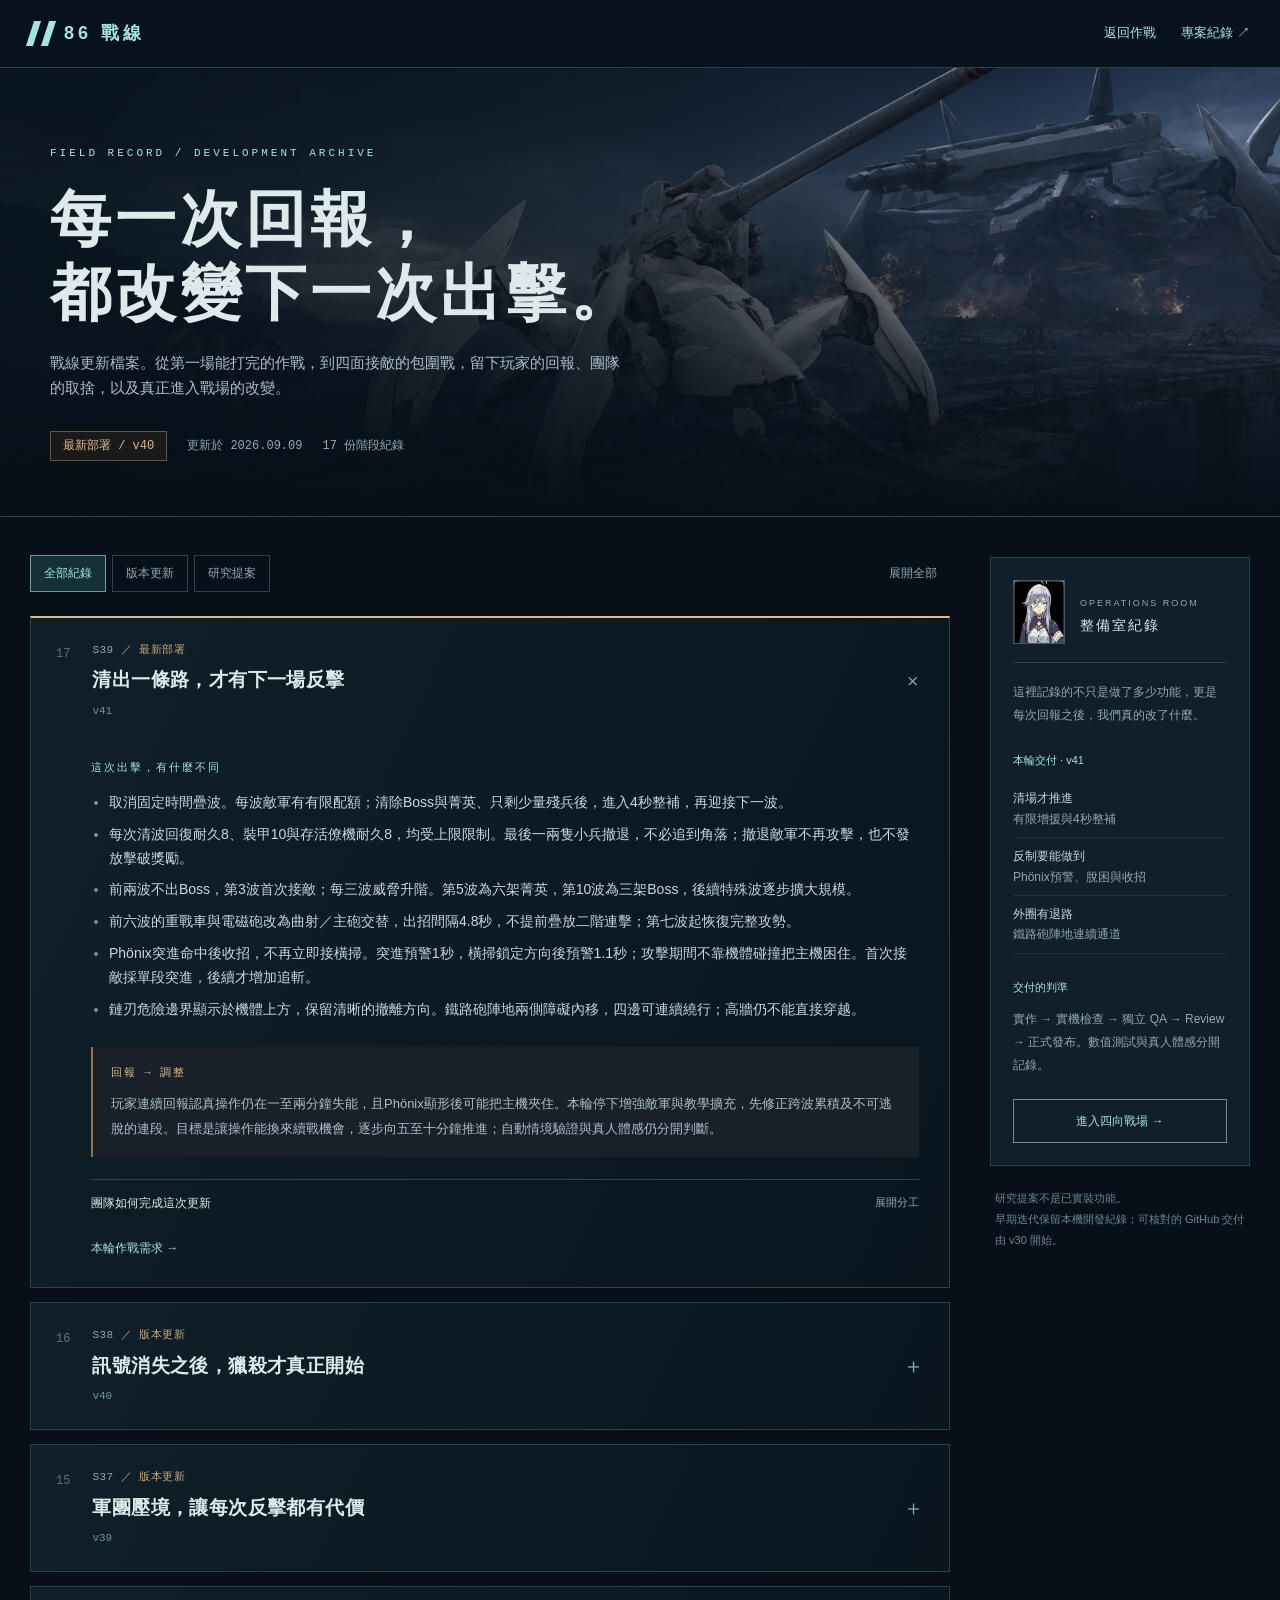
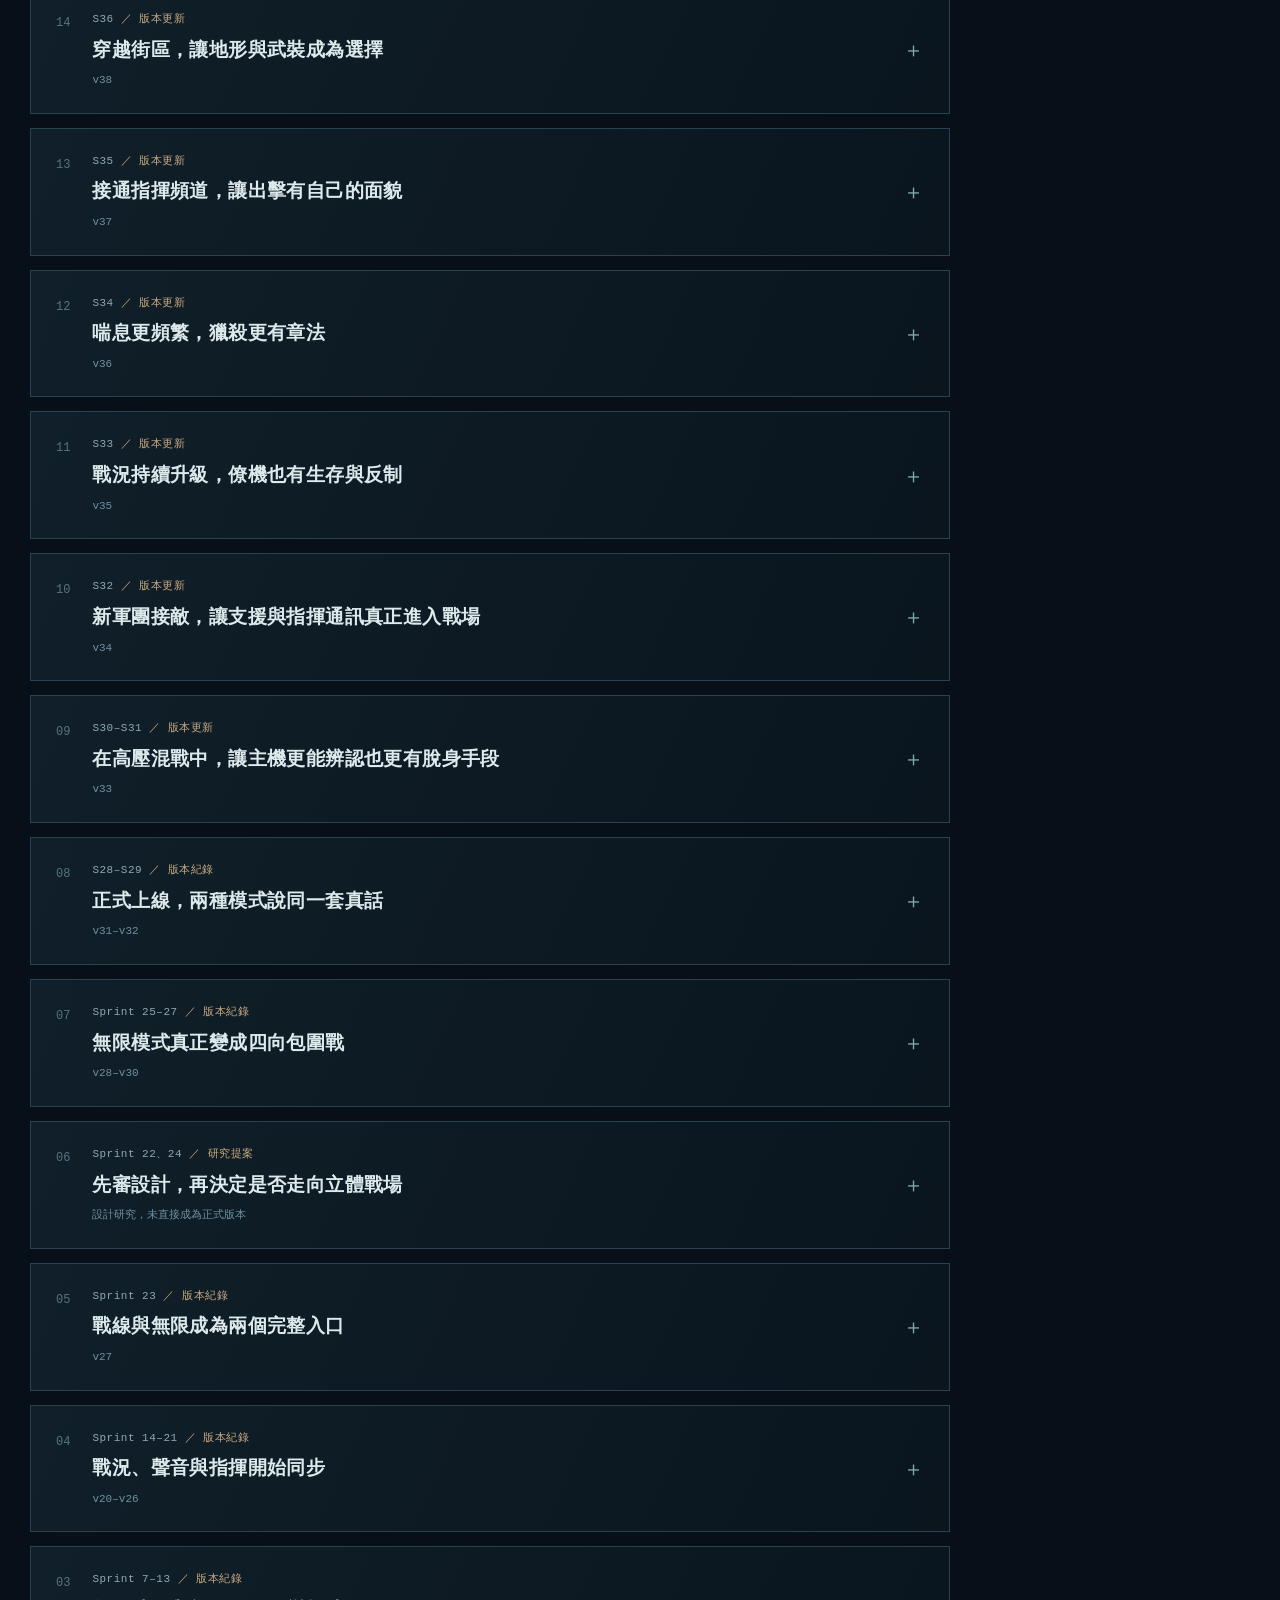
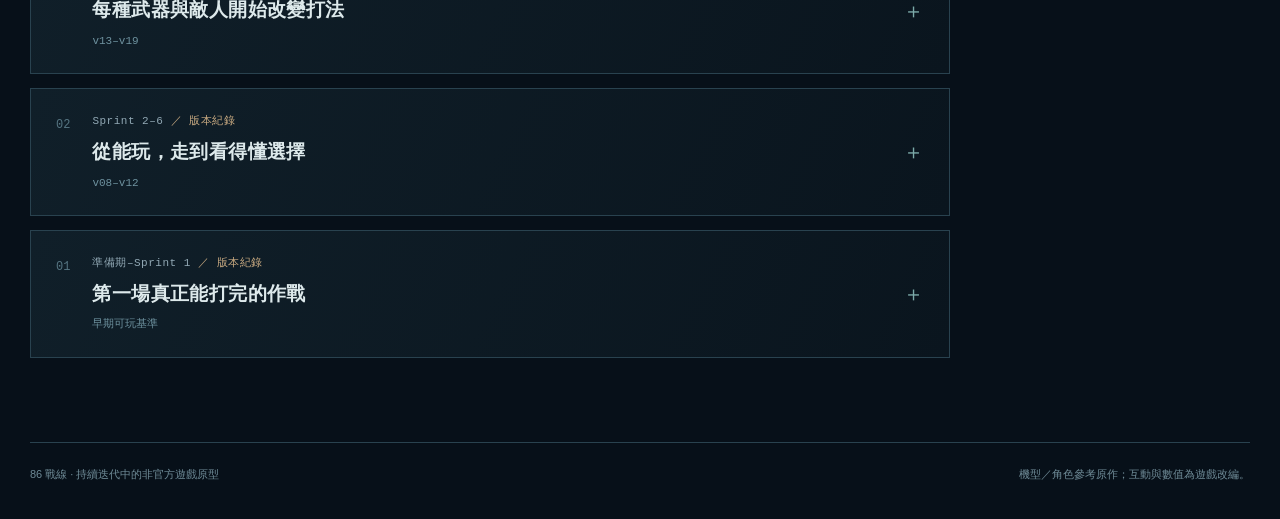
==== commit e79959bd: "Balance finite arena waves and restore counterplay windows" ====
--- a/changelog.html
+++ b/changelog.html
@@ -26,7 +26,7 @@
 <div class="status">
 <b>最新部署 / v40</b>
 <span>更新於 2026.09.09</span>
-<span>16 份階段紀錄</span>
+<span>17 份階段紀錄</span>
 </div>
 </section>
 <main class="layout">
@@ -40,7 +40,8 @@
 <button id="expand" aria-expanded="false">展開全部</button>
 </div>
 <div id="entries">
-<details class="entry" data-type="released" open><summary><span class="index">16</span><span class="entry-heading"><span class="meta">S38 <span>／ 最新部署</span></span><strong>訊號消失之後，獵殺才真正開始</strong><span class="version">v40</span></span><span class="toggle" aria-hidden="true">＋</span></summary><div class="entry-body"><div class="change-list"><h3>這次出擊，有什麼不同</h3><ul><li>Phönix重做為潛伏獵殺：迷彩隱去機體與雷達位置，顯形鎖定後高速切入，再以鏈刃追斬。兩次攻擊都有獨立預警，收刃後留下1.8秒反擊窗口；盲射、EMP與機型刃擊各有反制用途。</li><li>30秒一波、每三波威脅升階。第5／15／25波全菁英增援，第10／20／30波Boss強襲；場上舊敵不會消失。一般波優先補入真正菁英，減少只靠普通兵卡位。</li><li>第4／7／13／19波，重型同場上限升至2／3／4／5。2分鐘遇上首輪全菁英增援，4分30秒進入Boss強襲，9分鐘起可同場五隻重型。</li><li>阻電飛群以最多六隻獨立個體共同進場。進入干擾範圍將封鎖遠程支援，不扣次數；擊落覆蓋來源或移出範圍即可恢復。主炮、機型技能與躍進照常運作。</li><li>支援按鈕、戰場提示、Phönix狀態與整備說明同步更新。菁英增加精簡耐久標示；特殊增援警示不再被一般升階通知覆蓋。</li></ul></div><div class="response"><h3>回報 → 調整</h3><p>玩家指出Phönix仍像脆弱的路邊敵人，並提出整波菁英／Boss與獨立飛群封鎖戰術。本輪把優先順序從單純堆數值改為不同威脅需要不同應對。特殊波只約束新增援，仍受在場上限與合法生成空位限制；自動情境驗證不代替真人對壓力與節奏的判斷。</p></div><details class="team-detail"><summary>團隊如何完成這次更新 <span>展開分工</span></summary><dl><div><dt>PO</dt><dd>依最新回饋收斂單一可玩增量，整合狀態提示、操作說明、版本發布；保留30%週額度。</dd></div><div><dt>戰鬥</dt><dd>完成潛伏與雙段反擊循環、特殊波生成、獨立飛群與戰術封鎖。</dd></div><div><dt>美術</dt><dd>沿用已完成的迷彩、刃擊與機甲素材，移除潛伏時的位置洩漏，補上菁英耐久識別。</dd></div><div><dt>QA</dt><dd>針對特殊波、戰術資源、顯形／反制及兩尺寸介面做獨立驗證，將受控測試與真人回饋分開。</dd></div></dl></details><a href="https://github.com/allen880612/86-the-missing-sector/issues/33">本輪作戰需求 →</a></div></details>
+<details class="entry" data-type="released" open><summary><span class="index">17</span><span class="entry-heading"><span class="meta">S39 <span>／ 最新部署</span></span><strong>清出一條路，才有下一場反擊</strong><span class="version">v41</span></span><span class="toggle" aria-hidden="true">＋</span></summary><div class="entry-body"><div class="change-list"><h3>這次出擊，有什麼不同</h3><ul><li>取消固定時間疊波。每波敵軍有有限配額；清除Boss與菁英、只剩少量殘兵後，進入4秒整補，再迎接下一波。</li><li>每次清波回復耐久8、裝甲10與存活僚機耐久8，均受上限限制。最後一兩隻小兵撤退，不必追到角落；撤退敵軍不再攻擊，也不發放擊破獎勵。</li><li>前兩波不出Boss，第3波首次接敵；每三波威脅升階。第5波為六架菁英，第10波為三架Boss，後續特殊波逐步擴大規模。</li><li>前六波的重戰車與電磁砲改為曲射／主砲交替，出招間隔4.8秒，不提前疊放二階連擊；第七波起恢復完整攻勢。</li><li>Phönix突進命中後收招，不再立即接橫掃。突進預警1秒，橫掃鎖定方向後預警1.1秒；攻擊期間不靠機體碰撞把主機困住。首次接敵採單段突進，後續才增加追斬。</li><li>鏈刃危險邊界顯示於機體上方，保留清晰的撤離方向。鐵路砲陣地兩側障礙內移，四邊可連續繞行；高牆仍不能直接穿越。</li></ul></div><div class="response"><h3>回報 → 調整</h3><p>玩家連續回報認真操作仍在一至兩分鐘失能，且Phönix顯形後可能把主機夾住。本輪停下增強敵軍與教學擴充，先修正跨波累積及不可逃脫的連段。目標是讓操作能換來續戰機會，逐步向五至十分鐘推進；自動情境驗證與真人體感仍分開判斷。</p></div><details class="team-detail"><summary>團隊如何完成這次更新 <span>展開分工</span></summary><dl><div><dt>PO</dt><dd>把最新失敗戰報轉為優先驗收條件，整合波次提示、預警、更新紀錄與發布。</dd></div><div><dt>戰鬥</dt><dd>有限配額、清場整補、初期Boss節奏、Phönix脫困與鐵路外圈通路。</dd></div><div><dt>QA</dt><dd>核對實際移動與受傷、預警後反制、整補只觸發一次，並驗證兩種桌面尺寸。</dd></div></dl></details><a href="https://github.com/allen880612/86-the-missing-sector/issues/36">本輪作戰需求 →</a></div></details>
+<details class="entry" data-type="released"><summary><span class="index">16</span><span class="entry-heading"><span class="meta">S38 <span>／ 版本更新</span></span><strong>訊號消失之後，獵殺才真正開始</strong><span class="version">v40</span></span><span class="toggle" aria-hidden="true">＋</span></summary><div class="entry-body"><div class="change-list"><h3>這次出擊，有什麼不同</h3><ul><li>Phönix重做為潛伏獵殺：迷彩隱去機體與雷達位置，顯形鎖定後高速切入，再以鏈刃追斬。兩次攻擊都有獨立預警，收刃後留下1.8秒反擊窗口；盲射、EMP與機型刃擊各有反制用途。</li><li>30秒一波、每三波威脅升階。第5／15／25波全菁英增援，第10／20／30波Boss強襲；場上舊敵不會消失。一般波優先補入真正菁英，減少只靠普通兵卡位。</li><li>第4／7／13／19波，重型同場上限升至2／3／4／5。2分鐘遇上首輪全菁英增援，4分30秒進入Boss強襲，9分鐘起可同場五隻重型。</li><li>阻電飛群以最多六隻獨立個體共同進場。進入干擾範圍將封鎖遠程支援，不扣次數；擊落覆蓋來源或移出範圍即可恢復。主炮、機型技能與躍進照常運作。</li><li>支援按鈕、戰場提示、Phönix狀態與整備說明同步更新。菁英增加精簡耐久標示；特殊增援警示不再被一般升階通知覆蓋。</li></ul></div><div class="response"><h3>回報 → 調整</h3><p>玩家指出Phönix仍像脆弱的路邊敵人，並提出整波菁英／Boss與獨立飛群封鎖戰術。本輪把優先順序從單純堆數值改為不同威脅需要不同應對。特殊波只約束新增援，仍受在場上限與合法生成空位限制；自動情境驗證不代替真人對壓力與節奏的判斷。</p></div><details class="team-detail"><summary>團隊如何完成這次更新 <span>展開分工</span></summary><dl><div><dt>PO</dt><dd>依最新回饋收斂單一可玩增量，整合狀態提示、操作說明、版本發布；保留30%週額度。</dd></div><div><dt>戰鬥</dt><dd>完成潛伏與雙段反擊循環、特殊波生成、獨立飛群與戰術封鎖。</dd></div><div><dt>美術</dt><dd>沿用已完成的迷彩、刃擊與機甲素材，移除潛伏時的位置洩漏，補上菁英耐久識別。</dd></div><div><dt>QA</dt><dd>針對特殊波、戰術資源、顯形／反制及兩尺寸介面做獨立驗證，將受控測試與真人回饋分開。</dd></div></dl></details><a href="https://github.com/allen880612/86-the-missing-sector/issues/33">本輪作戰需求 →</a></div></details>
 
 <details class="entry" data-type="released"><summary><span class="index">15</span><span class="entry-heading"><span class="meta">S37 <span>／ 版本更新</span></span><strong>軍團壓境，讓每次反擊都有代價</strong><span class="version">v39</span></span><span class="toggle" aria-hidden="true">＋</span></summary><div class="entry-body"><div class="change-list"><h3>這次出擊，有什麼不同</h3><ul><li>改為20秒一波、每三波升階；第4／10／19／28波可容納2／3／4／5隻重型目標，補位更緊湊。重型出招仍保留預警與反擊窗口。</li><li>敵軍耐久逐波線性提高。主砲高等級成長放緩，副砲改為每三發協同一次，修正後期火力遠超敵耐久的落差。</li><li>提高特殊兵種占比，飛行干擾機以真正的小群入場，每隻獨立受傷、擊落，不再一個血量畫成八隻。</li><li>普通敵提供小額續戰補給；菁英每隻一份高價資源，Boss固定火控強化加一份武裝資源。首兩次定時供給可取得機砲與重砲。</li><li>僚機耐久提高，範圍傷害有減免；維修也能修翼。全僚機失能45秒後，下次週期補給提供增援；主機附近三格狀態可辨受損、入侵與失能。</li><li>Phönix更快接近、側翼機動；會繞行牆體，鏈刃不隔牆傷人。重砲與機砲也隨火控成長，保持有限彈藥的價值。</li><li>區域支援保留清出撤退路線的用途，兩次施放間隔6秒、30秒回充。裝甲未曝露的Boss承受低傷且繼續出招；抓住破綻才有較高傷害。</li></ul></div><div class="response"><h3>回報 → 調整</h3><p>玩家指出十五分鐘仍能秒殺菁英／Boss，戰術清場又過於廉價。本輪先追查主砲、多彈、掉落與敵耐久的增長關係，修正火力經濟，再調整混合編成。『有升級公式』不等於後期有壓力；驗收加入固定裝備擊破時間及實際出招。模型測試不能取代玩家的最終感受。</p></div><details class="team-detail"><summary>團隊如何完成這次更新 <span>展開分工</span></summary><dl><div><dt>PO</dt><dd>把新回報提到最高優先，查核線性公式、掉落分類、群體距離與本地增量。</dd></div><div><dt>戰鬥</dt><dd>重建編成／獎勵與成長關係，修正僚機續戰與Phönix繞牆、支援壓制。</dd></div><div><dt>美術</dt><dd>飛機逐隻繪製及死亡、僚機三格狀態；效能裁切實驗無改善便撤回，不犧牲品質冒充優化。</dd></div><div><dt>QA</dt><dd>獨立固定裝備TTK、編成比例、補給與真實介面驗證，區分人工情境與自然遊玩。</dd></div></dl></details><a href="assets/legion-v35.md">軍團設定與改編界線 →</a></div></details>
 <details class="entry" data-type="released"><summary><span class="index">14</span><span class="entry-heading"><span class="meta">S36 <span>／ 版本更新</span></span><strong>穿越街區，讓地形與武裝成為選擇</strong><span class="version">v38</span></span><span class="toggle" aria-hidden="true">＋</span></summary><div class="entry-body"><div class="change-list"><h3>這次出擊，有什麼不同</h3><ul><li>四向戰場擴為1600×1600，整備可選廢墟街區、補給基地、鐵路砲陣地。鏡頭跟隨機體，保留近距離戰鬥尺寸。</li><li>固定高牆阻擋機甲與直射，低掩體可擊破或躍過；敵軍會繞行，補給校正至合法位置。</li><li>新增120發連發機砲、18發穿甲重砲；以1／2／3或Q切換，彈藥耗盡自動回到無限主砲。有限武器瞄準合法目標才耗彈。</li><li>三張圖用專用地表／屋頂素材呈現；地圖預覽、小地圖、武器彈量與圖解接回同一套指揮介面。</li></ul></div><div class="response"><h3>回報 → 調整</h3><p>玩家以Boxhead 2Play說明想要的迴圈與通道：場地不只放大，還需要能繞行、利用的固定建築。這輪把地圖和有限武器做成可玩的增量；後期軍團被秒殺的最新回報另外開Sprint追查，不以大地圖替代平衡修正。聯機保留為免費架構研究，尚未實作。</p></div><details class="team-detail"><summary>團隊如何完成這次更新 <span>展開分工</span></summary><dl><div><dt>PO</dt><dd>研究Boxhead路線、整合UI與相機，完整增量先同步本地。</dd></div><div><dt>戰鬥</dt><dd>三圖障礙、繞行、合法生成與有限武器狀態。</dd></div><div><dt>美術</dt><dd>首稿屋頂像照片相框被退回，改用真正地表／屋頂atlas，再驗實際出擊。</dd></div><div><dt>QA</dt><dd>驗證牆體、落點、彈藥守恆及三圖真實操作；模型數值與真人感受分開。</dd></div></dl></details></div></details>
@@ -588,8 +589,7 @@
 </div>
 </div>
 <p>這裡記錄的不只是做了多少功能，更是每次回報之後，我們真的改了什麼。</p>
-<h3>本輪交付 · v37</h3>
-<ul><li><b>有識別的出擊入口</b>切角標誌與雙模式場景圖</li><li><b>收斂人物通訊</b>小型面板與可收合詳情</li><li><b>玩法用圖解</b>依模式提供移動與攻防示意</li><li><b>讀完再出擊</b>說明視窗隔離倒數與輸入</li></ul>
+<h3>本輪交付 · v41</h3><ul><li><b>清場才推進</b>有限增援與4秒整補</li><li><b>反制要能做到</b>Phönix預警、脫困與收招</li><li><b>外圈有退路</b>鐵路砲陣地連續通道</li></ul>
 <h3>交付的判準</h3>
 <p>實作 → 實機檢查 → 獨立 QA → Review → 正式發布。數值測試與真人體感分開記錄。</p>
 <a class="return" href="./?gameMode=endless">進入四向戰場 →</a>
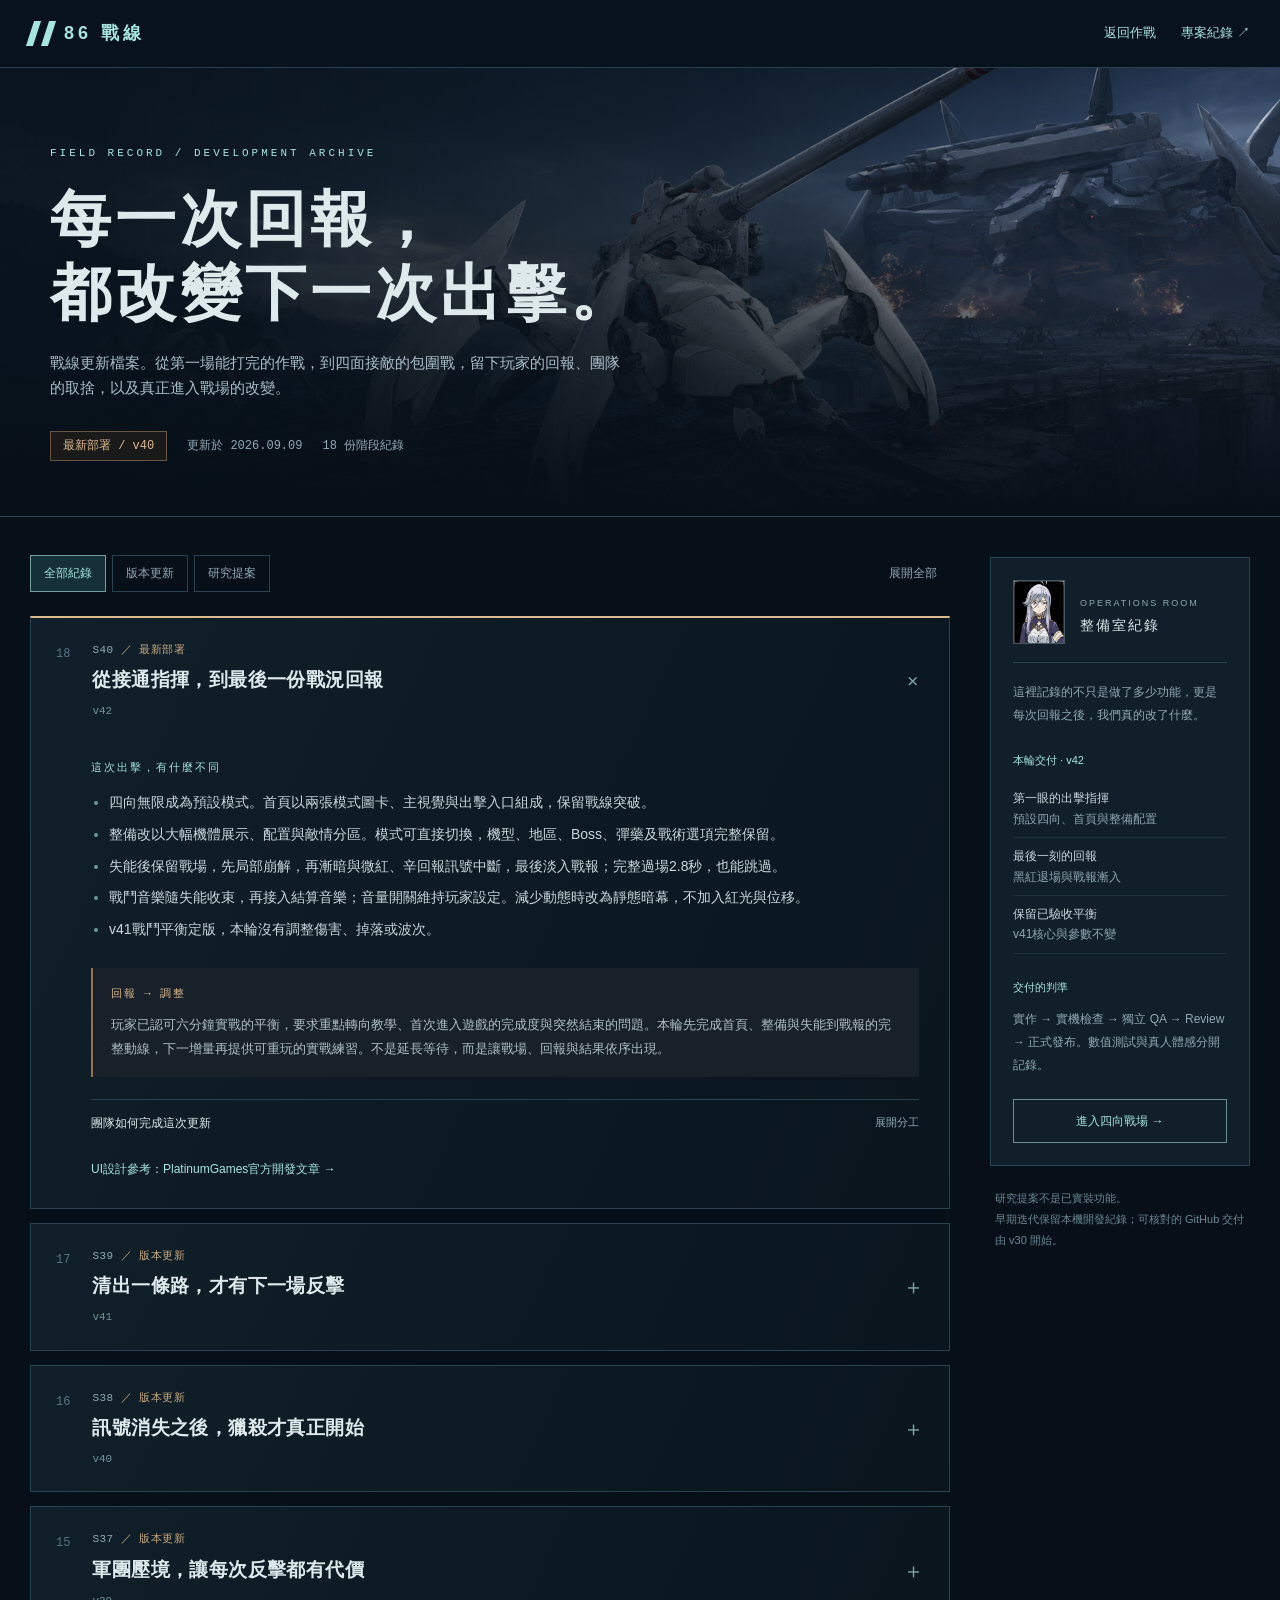
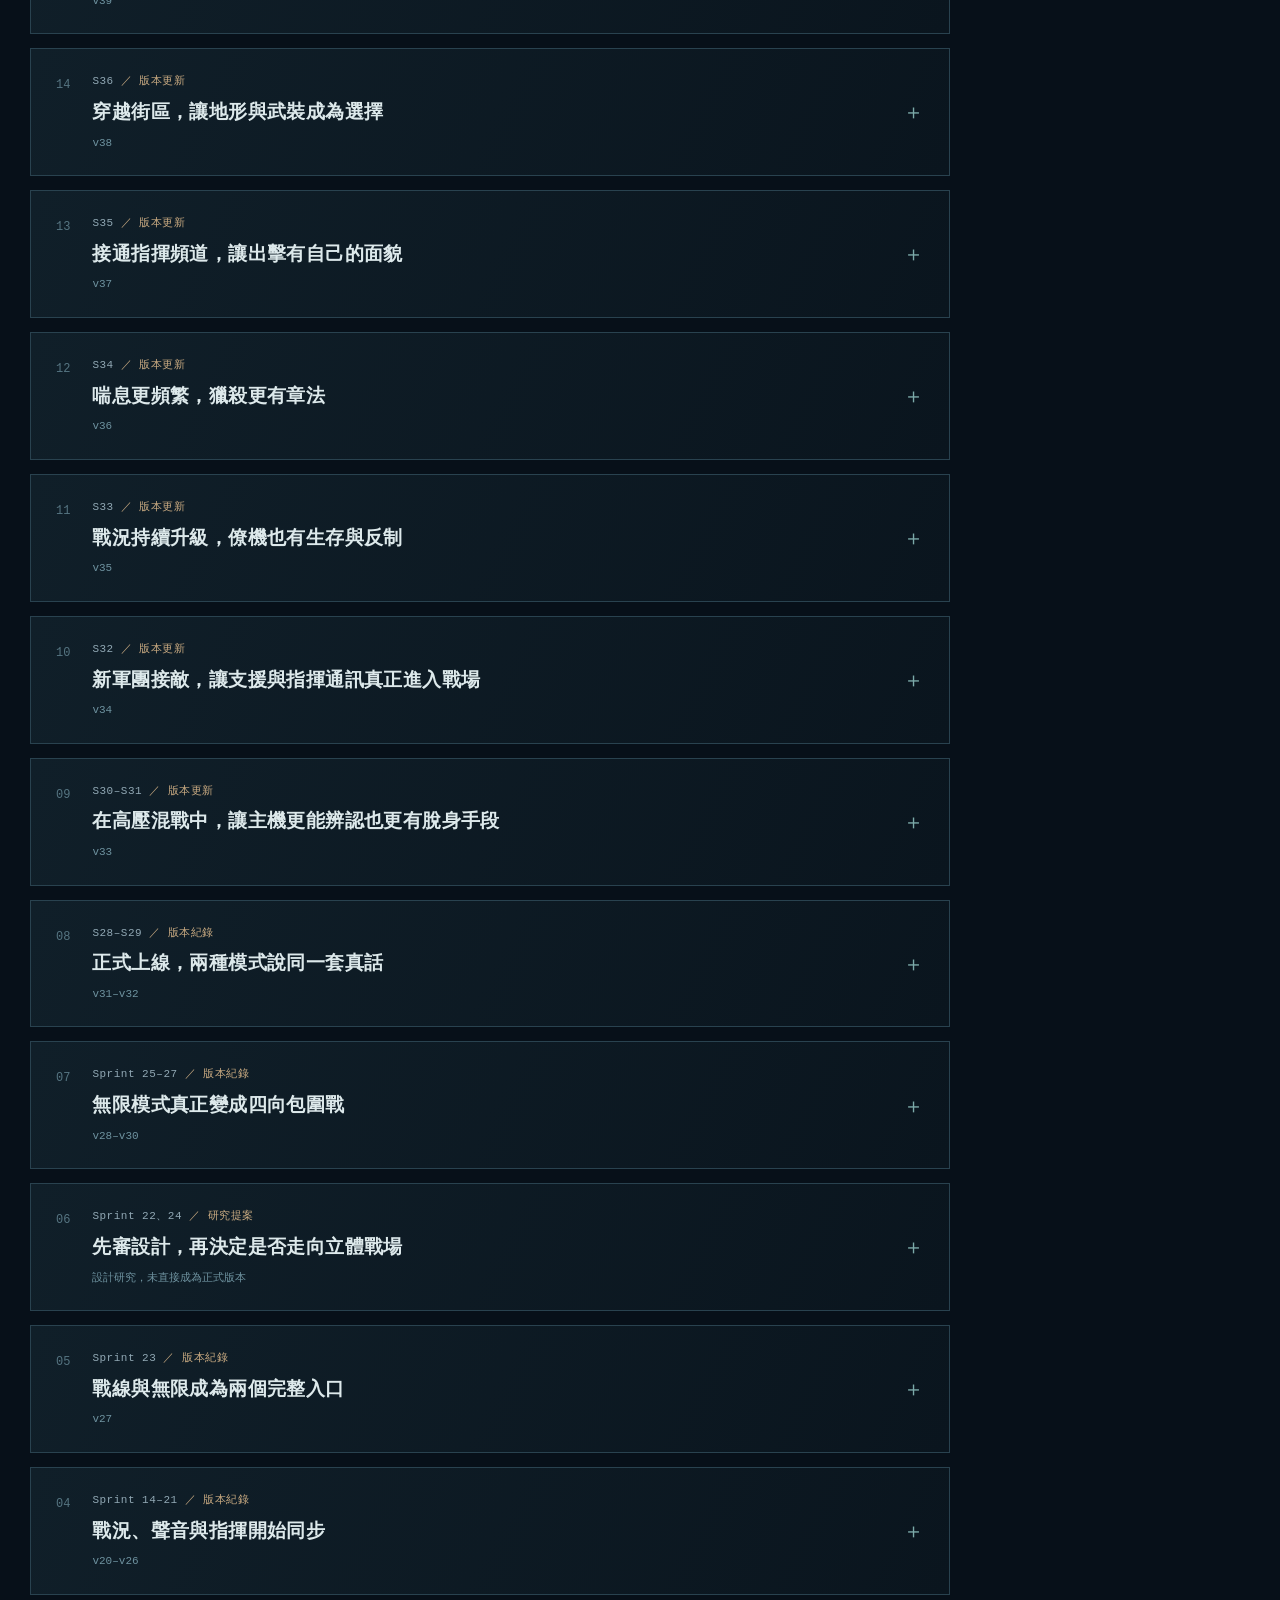
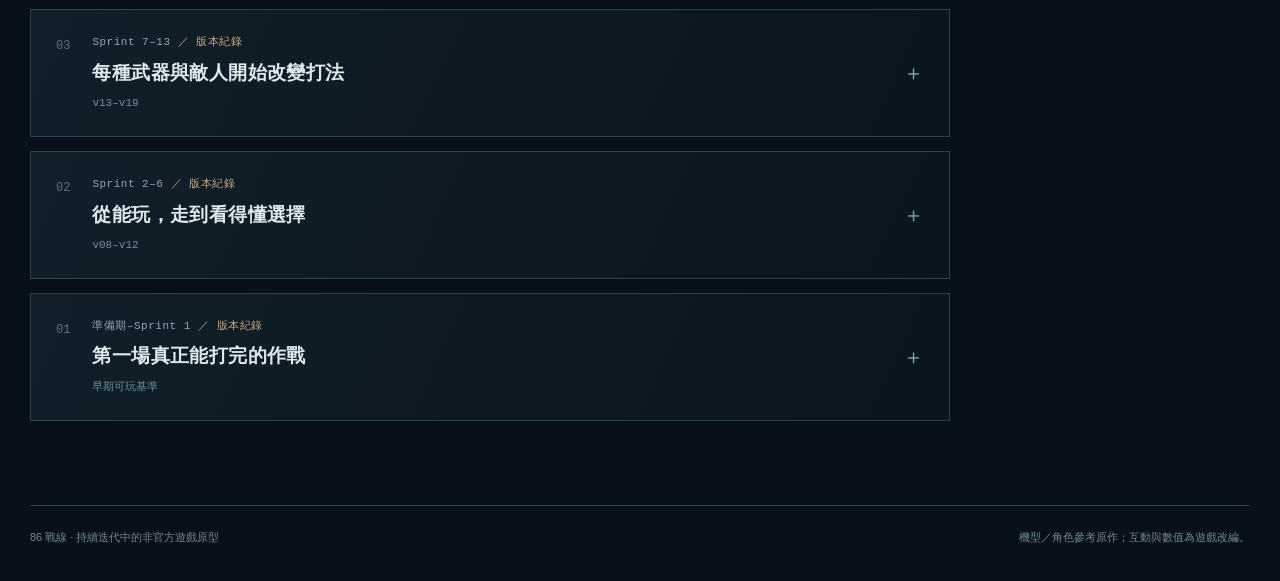
==== commit d326e3d5: "feat: refine command screens and staged battle debrief" ====
--- a/changelog.html
+++ b/changelog.html
@@ -26,7 +26,7 @@
 <div class="status">
 <b>最新部署 / v40</b>
 <span>更新於 2026.09.09</span>
-<span>17 份階段紀錄</span>
+<span>18 份階段紀錄</span>
 </div>
 </section>
 <main class="layout">
@@ -40,7 +40,8 @@
 <button id="expand" aria-expanded="false">展開全部</button>
 </div>
 <div id="entries">
-<details class="entry" data-type="released" open><summary><span class="index">17</span><span class="entry-heading"><span class="meta">S39 <span>／ 最新部署</span></span><strong>清出一條路，才有下一場反擊</strong><span class="version">v41</span></span><span class="toggle" aria-hidden="true">＋</span></summary><div class="entry-body"><div class="change-list"><h3>這次出擊，有什麼不同</h3><ul><li>取消固定時間疊波。每波敵軍有有限配額；清除Boss與菁英、只剩少量殘兵後，進入4秒整補，再迎接下一波。</li><li>每次清波回復耐久8、裝甲10與存活僚機耐久8，均受上限限制。最後一兩隻小兵撤退，不必追到角落；撤退敵軍不再攻擊，也不發放擊破獎勵。</li><li>前兩波不出Boss，第3波首次接敵；每三波威脅升階。第5波為六架菁英，第10波為三架Boss，後續特殊波逐步擴大規模。</li><li>前六波的重戰車與電磁砲改為曲射／主砲交替，出招間隔4.8秒，不提前疊放二階連擊；第七波起恢復完整攻勢。</li><li>Phönix突進命中後收招，不再立即接橫掃。突進預警1秒，橫掃鎖定方向後預警1.1秒；攻擊期間不靠機體碰撞把主機困住。首次接敵採單段突進，後續才增加追斬。</li><li>鏈刃危險邊界顯示於機體上方，保留清晰的撤離方向。鐵路砲陣地兩側障礙內移，四邊可連續繞行；高牆仍不能直接穿越。</li></ul></div><div class="response"><h3>回報 → 調整</h3><p>玩家連續回報認真操作仍在一至兩分鐘失能，且Phönix顯形後可能把主機夾住。本輪停下增強敵軍與教學擴充，先修正跨波累積及不可逃脫的連段。目標是讓操作能換來續戰機會，逐步向五至十分鐘推進；自動情境驗證與真人體感仍分開判斷。</p></div><details class="team-detail"><summary>團隊如何完成這次更新 <span>展開分工</span></summary><dl><div><dt>PO</dt><dd>把最新失敗戰報轉為優先驗收條件，整合波次提示、預警、更新紀錄與發布。</dd></div><div><dt>戰鬥</dt><dd>有限配額、清場整補、初期Boss節奏、Phönix脫困與鐵路外圈通路。</dd></div><div><dt>QA</dt><dd>核對實際移動與受傷、預警後反制、整補只觸發一次，並驗證兩種桌面尺寸。</dd></div></dl></details><a href="https://github.com/allen880612/86-the-missing-sector/issues/36">本輪作戰需求 →</a></div></details>
+<details class="entry" data-type="released" open><summary><span class="index">18</span><span class="entry-heading"><span class="meta">S40 <span>／ 最新部署</span></span><strong>從接通指揮，到最後一份戰況回報</strong><span class="version">v42</span></span><span class="toggle" aria-hidden="true">＋</span></summary><div class="entry-body"><div class="change-list"><h3>這次出擊，有什麼不同</h3><ul><li>四向無限成為預設模式。首頁以兩張模式圖卡、主視覺與出擊入口組成，保留戰線突破。</li><li>整備改以大幅機體展示、配置與敵情分區。模式可直接切換，機型、地區、Boss、彈藥及戰術選項完整保留。</li><li>失能後保留戰場，先局部崩解，再漸暗與微紅、辛回報訊號中斷，最後淡入戰報；完整過場2.8秒，也能跳過。</li><li>戰鬥音樂隨失能收束，再接入結算音樂；音量開關維持玩家設定。減少動態時改為靜態暗幕，不加入紅光與位移。</li><li>v41戰鬥平衡定版，本輪沒有調整傷害、掉落或波次。</li></ul></div><div class="response"><h3>回報 → 調整</h3><p>玩家已認可六分鐘實戰的平衡，要求重點轉向教學、首次進入遊戲的完成度與突然結束的問題。本輪先完成首頁、整備與失能到戰報的完整動線，下一增量再提供可重玩的實戰練習。不是延長等待，而是讓戰場、回報與結果依序出現。</p></div><details class="team-detail"><summary>團隊如何完成這次更新 <span>展開分工</span></summary><dl><div><dt>美術</dt><dd>Astra美術總監參考NieR:Automata官方UI設計說明，以有限色彩與可跳過動態製作設計稿，再沿用既有標誌、機甲和人物素材。</dd></div><div><dt>PO</dt><dd>凍結已被玩家接受的核心，整合過場狀態、音樂收束與戰報互動時間。</dd></div><div><dt>QA</dt><dd>獨立驗證兩尺寸、模式與所有配置、過場時間點、跳過、重試及減少動態；不把受控測試當作玩家主觀驗收。</dd></div></dl></details><a href="https://www.platinumgames.com/official-blog/article/9624">UI設計參考：PlatinumGames官方開發文章 →</a></div></details>
+<details class="entry" data-type="released"><summary><span class="index">17</span><span class="entry-heading"><span class="meta">S39 <span>／ 版本更新</span></span><strong>清出一條路，才有下一場反擊</strong><span class="version">v41</span></span><span class="toggle" aria-hidden="true">＋</span></summary><div class="entry-body"><div class="change-list"><h3>這次出擊，有什麼不同</h3><ul><li>取消固定時間疊波。每波敵軍有有限配額；清除Boss與菁英、只剩少量殘兵後，進入4秒整補，再迎接下一波。</li><li>每次清波回復耐久8、裝甲10與存活僚機耐久8，均受上限限制。最後一兩隻小兵撤退，不必追到角落；撤退敵軍不再攻擊，也不發放擊破獎勵。</li><li>前兩波不出Boss，第3波首次接敵；每三波威脅升階。第5波為六架菁英，第10波為三架Boss，後續特殊波逐步擴大規模。</li><li>前六波的重戰車與電磁砲改為曲射／主砲交替，出招間隔4.8秒，不提前疊放二階連擊；第七波起恢復完整攻勢。</li><li>Phönix突進命中後收招，不再立即接橫掃。突進預警1秒，橫掃鎖定方向後預警1.1秒；攻擊期間不靠機體碰撞把主機困住。首次接敵採單段突進，後續才增加追斬。</li><li>鏈刃危險邊界顯示於機體上方，保留清晰的撤離方向。鐵路砲陣地兩側障礙內移，四邊可連續繞行；高牆仍不能直接穿越。</li></ul></div><div class="response"><h3>回報 → 調整</h3><p>玩家連續回報認真操作仍在一至兩分鐘失能，且Phönix顯形後可能把主機夾住。本輪停下增強敵軍與教學擴充，先修正跨波累積及不可逃脫的連段。目標是讓操作能換來續戰機會，逐步向五至十分鐘推進；自動情境驗證與真人體感仍分開判斷。</p></div><details class="team-detail"><summary>團隊如何完成這次更新 <span>展開分工</span></summary><dl><div><dt>PO</dt><dd>把最新失敗戰報轉為優先驗收條件，整合波次提示、預警、更新紀錄與發布。</dd></div><div><dt>戰鬥</dt><dd>有限配額、清場整補、初期Boss節奏、Phönix脫困與鐵路外圈通路。</dd></div><div><dt>QA</dt><dd>核對實際移動與受傷、預警後反制、整補只觸發一次，並驗證兩種桌面尺寸。</dd></div></dl></details><a href="https://github.com/allen880612/86-the-missing-sector/issues/36">本輪作戰需求 →</a></div></details>
 <details class="entry" data-type="released"><summary><span class="index">16</span><span class="entry-heading"><span class="meta">S38 <span>／ 版本更新</span></span><strong>訊號消失之後，獵殺才真正開始</strong><span class="version">v40</span></span><span class="toggle" aria-hidden="true">＋</span></summary><div class="entry-body"><div class="change-list"><h3>這次出擊，有什麼不同</h3><ul><li>Phönix重做為潛伏獵殺：迷彩隱去機體與雷達位置，顯形鎖定後高速切入，再以鏈刃追斬。兩次攻擊都有獨立預警，收刃後留下1.8秒反擊窗口；盲射、EMP與機型刃擊各有反制用途。</li><li>30秒一波、每三波威脅升階。第5／15／25波全菁英增援，第10／20／30波Boss強襲；場上舊敵不會消失。一般波優先補入真正菁英，減少只靠普通兵卡位。</li><li>第4／7／13／19波，重型同場上限升至2／3／4／5。2分鐘遇上首輪全菁英增援，4分30秒進入Boss強襲，9分鐘起可同場五隻重型。</li><li>阻電飛群以最多六隻獨立個體共同進場。進入干擾範圍將封鎖遠程支援，不扣次數；擊落覆蓋來源或移出範圍即可恢復。主炮、機型技能與躍進照常運作。</li><li>支援按鈕、戰場提示、Phönix狀態與整備說明同步更新。菁英增加精簡耐久標示；特殊增援警示不再被一般升階通知覆蓋。</li></ul></div><div class="response"><h3>回報 → 調整</h3><p>玩家指出Phönix仍像脆弱的路邊敵人，並提出整波菁英／Boss與獨立飛群封鎖戰術。本輪把優先順序從單純堆數值改為不同威脅需要不同應對。特殊波只約束新增援，仍受在場上限與合法生成空位限制；自動情境驗證不代替真人對壓力與節奏的判斷。</p></div><details class="team-detail"><summary>團隊如何完成這次更新 <span>展開分工</span></summary><dl><div><dt>PO</dt><dd>依最新回饋收斂單一可玩增量，整合狀態提示、操作說明、版本發布；保留30%週額度。</dd></div><div><dt>戰鬥</dt><dd>完成潛伏與雙段反擊循環、特殊波生成、獨立飛群與戰術封鎖。</dd></div><div><dt>美術</dt><dd>沿用已完成的迷彩、刃擊與機甲素材，移除潛伏時的位置洩漏，補上菁英耐久識別。</dd></div><div><dt>QA</dt><dd>針對特殊波、戰術資源、顯形／反制及兩尺寸介面做獨立驗證，將受控測試與真人回饋分開。</dd></div></dl></details><a href="https://github.com/allen880612/86-the-missing-sector/issues/33">本輪作戰需求 →</a></div></details>
 
 <details class="entry" data-type="released"><summary><span class="index">15</span><span class="entry-heading"><span class="meta">S37 <span>／ 版本更新</span></span><strong>軍團壓境，讓每次反擊都有代價</strong><span class="version">v39</span></span><span class="toggle" aria-hidden="true">＋</span></summary><div class="entry-body"><div class="change-list"><h3>這次出擊，有什麼不同</h3><ul><li>改為20秒一波、每三波升階；第4／10／19／28波可容納2／3／4／5隻重型目標，補位更緊湊。重型出招仍保留預警與反擊窗口。</li><li>敵軍耐久逐波線性提高。主砲高等級成長放緩，副砲改為每三發協同一次，修正後期火力遠超敵耐久的落差。</li><li>提高特殊兵種占比，飛行干擾機以真正的小群入場，每隻獨立受傷、擊落，不再一個血量畫成八隻。</li><li>普通敵提供小額續戰補給；菁英每隻一份高價資源，Boss固定火控強化加一份武裝資源。首兩次定時供給可取得機砲與重砲。</li><li>僚機耐久提高，範圍傷害有減免；維修也能修翼。全僚機失能45秒後，下次週期補給提供增援；主機附近三格狀態可辨受損、入侵與失能。</li><li>Phönix更快接近、側翼機動；會繞行牆體，鏈刃不隔牆傷人。重砲與機砲也隨火控成長，保持有限彈藥的價值。</li><li>區域支援保留清出撤退路線的用途，兩次施放間隔6秒、30秒回充。裝甲未曝露的Boss承受低傷且繼續出招；抓住破綻才有較高傷害。</li></ul></div><div class="response"><h3>回報 → 調整</h3><p>玩家指出十五分鐘仍能秒殺菁英／Boss，戰術清場又過於廉價。本輪先追查主砲、多彈、掉落與敵耐久的增長關係，修正火力經濟，再調整混合編成。『有升級公式』不等於後期有壓力；驗收加入固定裝備擊破時間及實際出招。模型測試不能取代玩家的最終感受。</p></div><details class="team-detail"><summary>團隊如何完成這次更新 <span>展開分工</span></summary><dl><div><dt>PO</dt><dd>把新回報提到最高優先，查核線性公式、掉落分類、群體距離與本地增量。</dd></div><div><dt>戰鬥</dt><dd>重建編成／獎勵與成長關係，修正僚機續戰與Phönix繞牆、支援壓制。</dd></div><div><dt>美術</dt><dd>飛機逐隻繪製及死亡、僚機三格狀態；效能裁切實驗無改善便撤回，不犧牲品質冒充優化。</dd></div><div><dt>QA</dt><dd>獨立固定裝備TTK、編成比例、補給與真實介面驗證，區分人工情境與自然遊玩。</dd></div></dl></details><a href="assets/legion-v35.md">軍團設定與改編界線 →</a></div></details>
@@ -589,7 +590,7 @@
 </div>
 </div>
 <p>這裡記錄的不只是做了多少功能，更是每次回報之後，我們真的改了什麼。</p>
-<h3>本輪交付 · v41</h3><ul><li><b>清場才推進</b>有限增援與4秒整補</li><li><b>反制要能做到</b>Phönix預警、脫困與收招</li><li><b>外圈有退路</b>鐵路砲陣地連續通道</li></ul>
+<h3>本輪交付 · v42</h3><ul><li><b>第一眼的出擊指揮</b>預設四向、首頁與整備配置</li><li><b>最後一刻的回報</b>黑紅退場與戰報漸入</li><li><b>保留已驗收平衡</b>v41核心與參數不變</li></ul>
 <h3>交付的判準</h3>
 <p>實作 → 實機檢查 → 獨立 QA → Review → 正式發布。數值測試與真人體感分開記錄。</p>
 <a class="return" href="./?gameMode=endless">進入四向戰場 →</a>
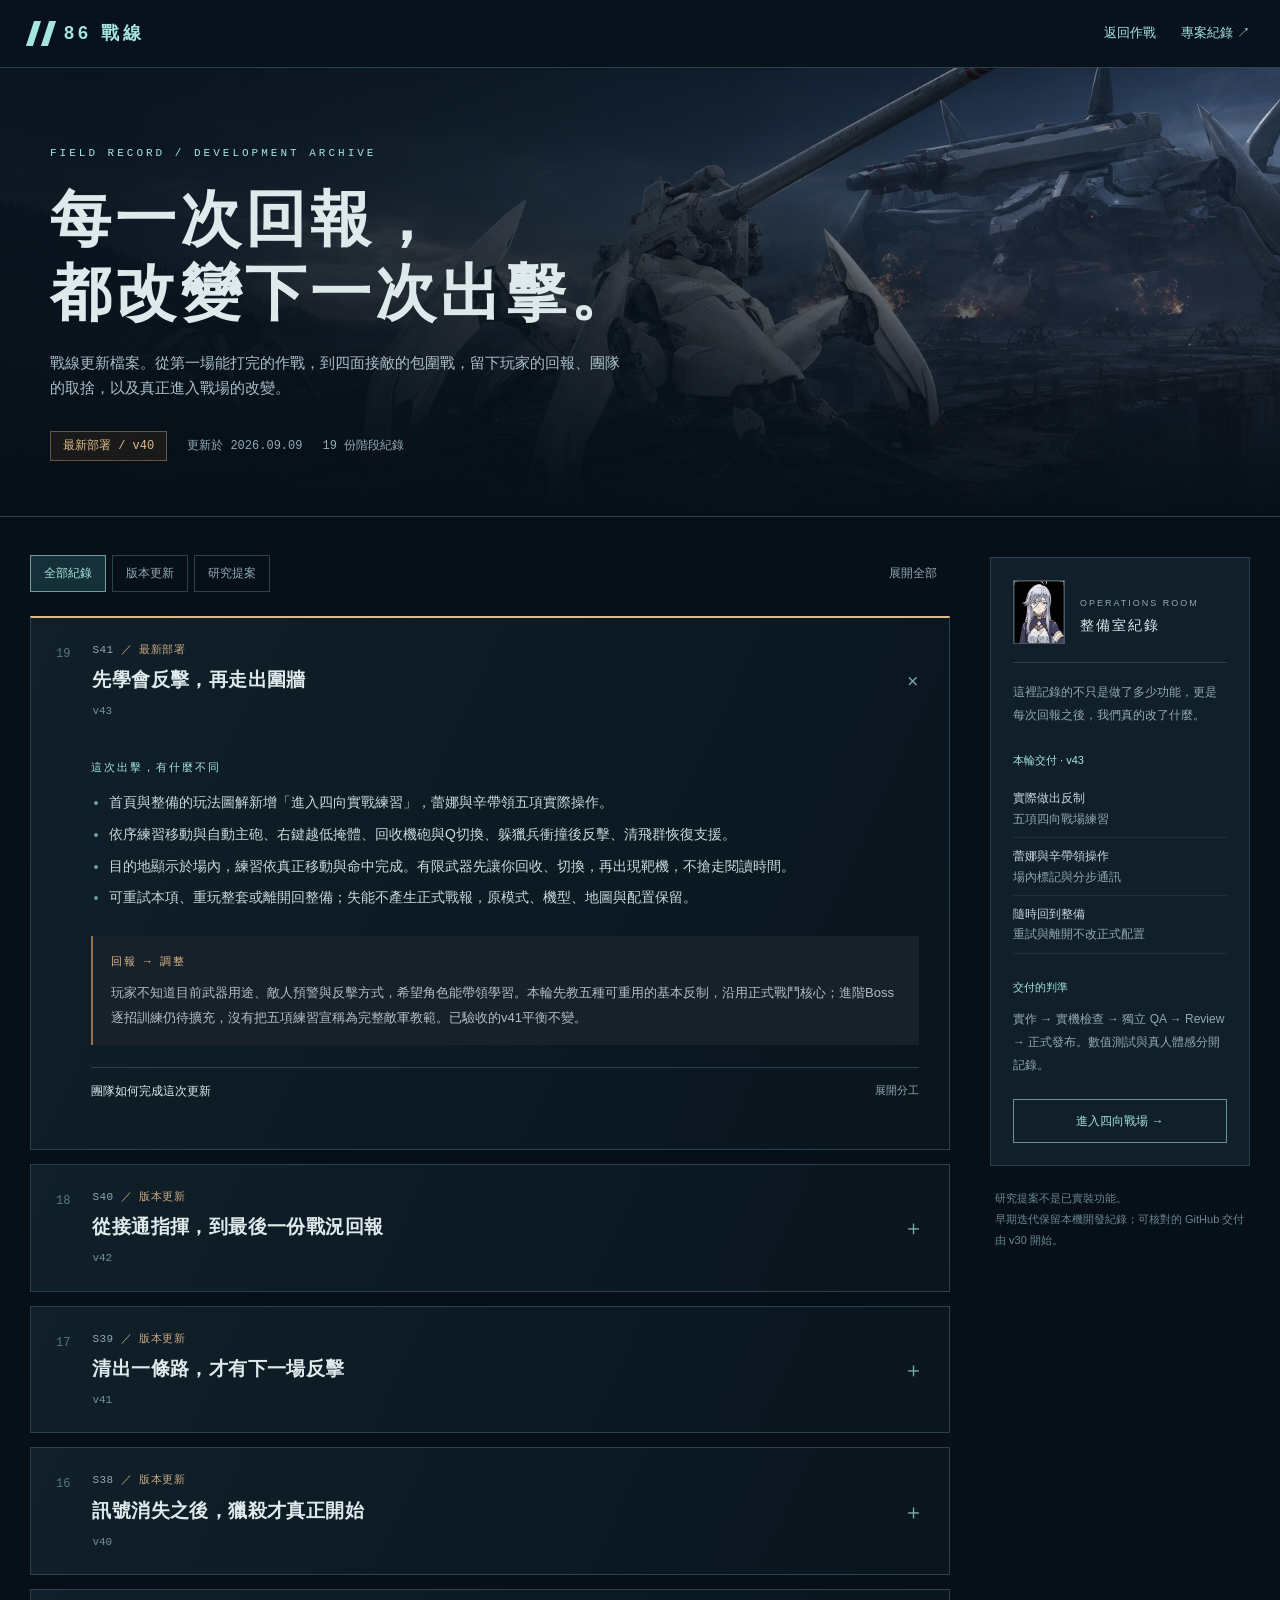
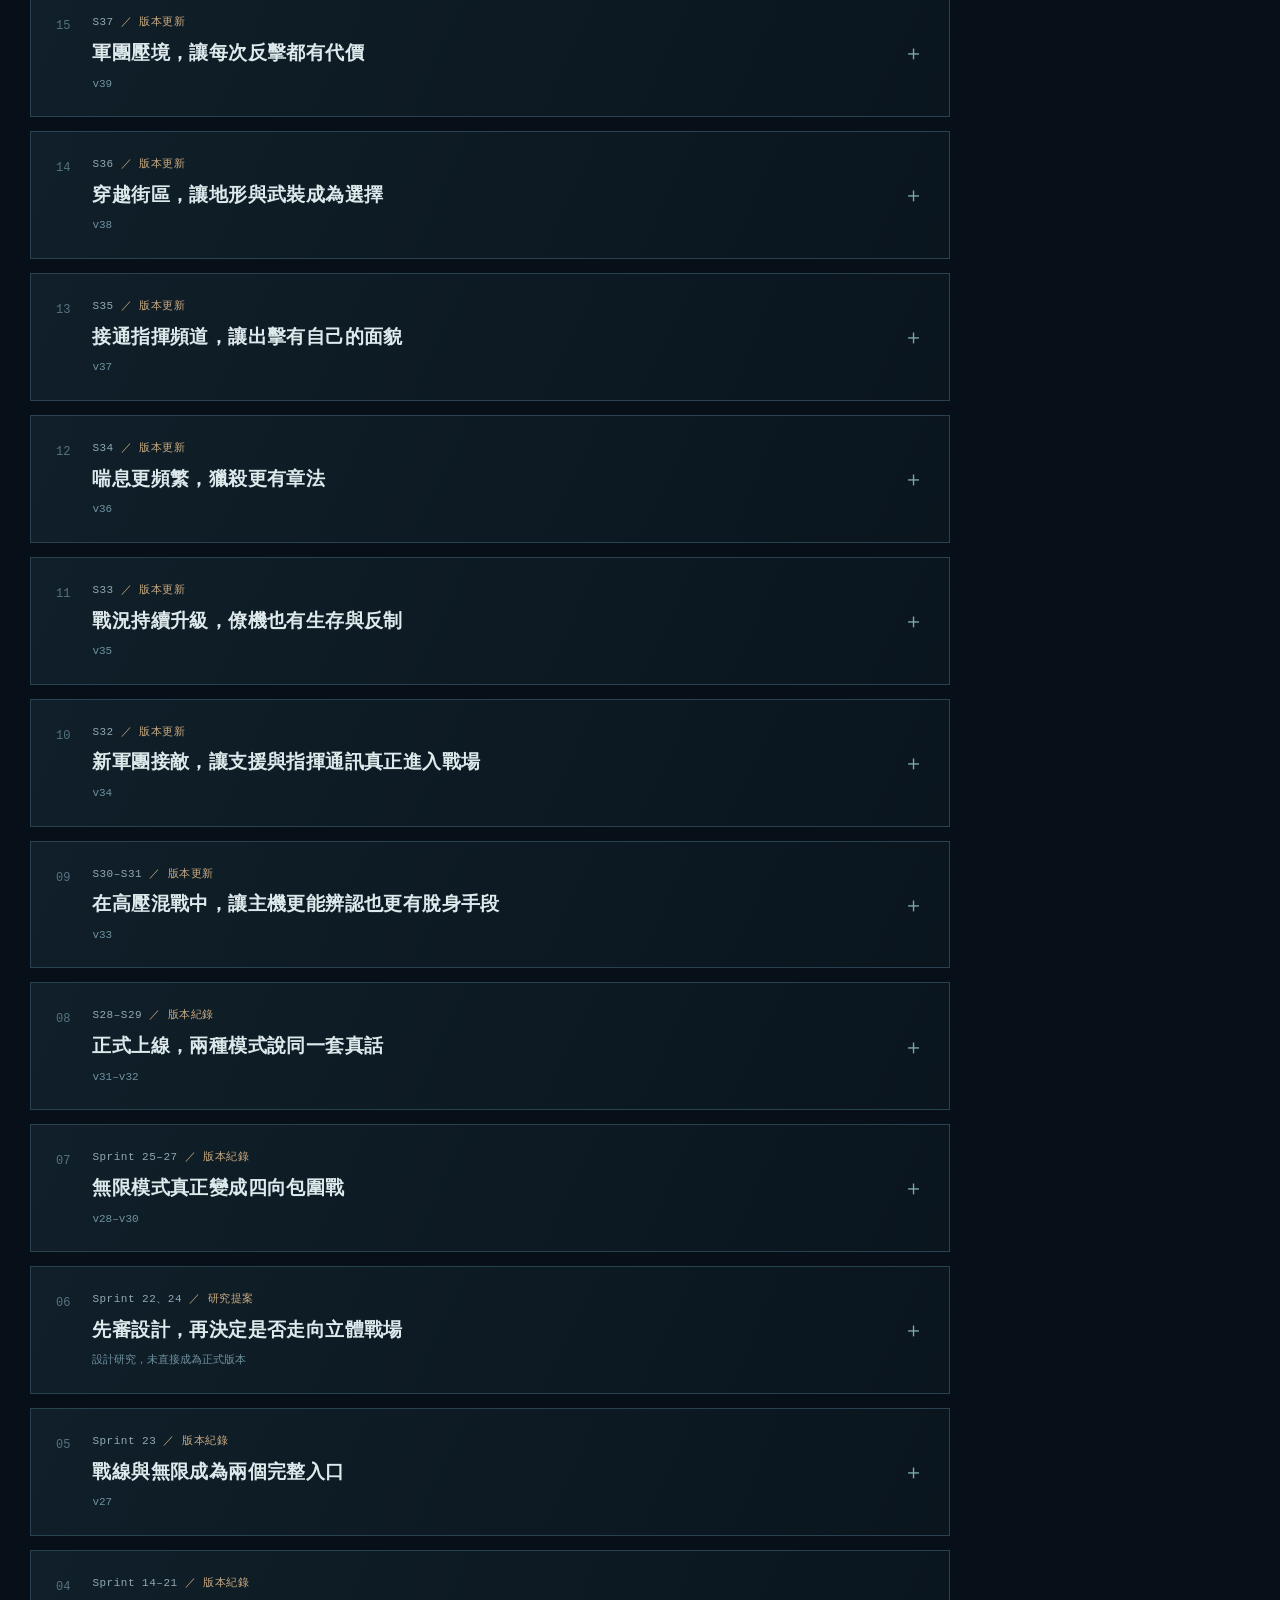
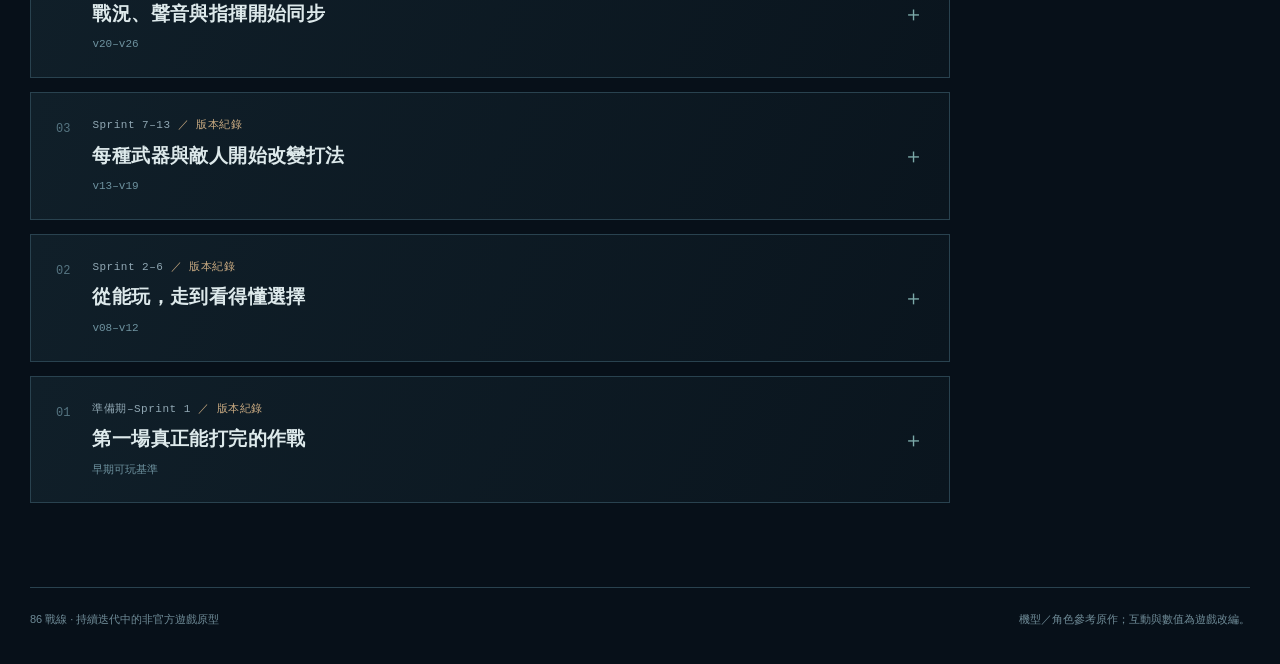
==== commit 5a917aee: "feat: add replayable field training with real combat inputs" ====
--- a/changelog.html
+++ b/changelog.html
@@ -26,7 +26,7 @@
 <div class="status">
 <b>最新部署 / v40</b>
 <span>更新於 2026.09.09</span>
-<span>18 份階段紀錄</span>
+<span>19 份階段紀錄</span>
 </div>
 </section>
 <main class="layout">
@@ -40,7 +40,8 @@
 <button id="expand" aria-expanded="false">展開全部</button>
 </div>
 <div id="entries">
-<details class="entry" data-type="released" open><summary><span class="index">18</span><span class="entry-heading"><span class="meta">S40 <span>／ 最新部署</span></span><strong>從接通指揮，到最後一份戰況回報</strong><span class="version">v42</span></span><span class="toggle" aria-hidden="true">＋</span></summary><div class="entry-body"><div class="change-list"><h3>這次出擊，有什麼不同</h3><ul><li>四向無限成為預設模式。首頁以兩張模式圖卡、主視覺與出擊入口組成，保留戰線突破。</li><li>整備改以大幅機體展示、配置與敵情分區。模式可直接切換，機型、地區、Boss、彈藥及戰術選項完整保留。</li><li>失能後保留戰場，先局部崩解，再漸暗與微紅、辛回報訊號中斷，最後淡入戰報；完整過場2.8秒，也能跳過。</li><li>戰鬥音樂隨失能收束，再接入結算音樂；音量開關維持玩家設定。減少動態時改為靜態暗幕，不加入紅光與位移。</li><li>v41戰鬥平衡定版，本輪沒有調整傷害、掉落或波次。</li></ul></div><div class="response"><h3>回報 → 調整</h3><p>玩家已認可六分鐘實戰的平衡，要求重點轉向教學、首次進入遊戲的完成度與突然結束的問題。本輪先完成首頁、整備與失能到戰報的完整動線，下一增量再提供可重玩的實戰練習。不是延長等待，而是讓戰場、回報與結果依序出現。</p></div><details class="team-detail"><summary>團隊如何完成這次更新 <span>展開分工</span></summary><dl><div><dt>美術</dt><dd>Astra美術總監參考NieR:Automata官方UI設計說明，以有限色彩與可跳過動態製作設計稿，再沿用既有標誌、機甲和人物素材。</dd></div><div><dt>PO</dt><dd>凍結已被玩家接受的核心，整合過場狀態、音樂收束與戰報互動時間。</dd></div><div><dt>QA</dt><dd>獨立驗證兩尺寸、模式與所有配置、過場時間點、跳過、重試及減少動態；不把受控測試當作玩家主觀驗收。</dd></div></dl></details><a href="https://www.platinumgames.com/official-blog/article/9624">UI設計參考：PlatinumGames官方開發文章 →</a></div></details>
+<details class="entry" data-type="released" open><summary><span class="index">19</span><span class="entry-heading"><span class="meta">S41 <span>／ 最新部署</span></span><strong>先學會反擊，再走出圍牆</strong><span class="version">v43</span></span><span class="toggle" aria-hidden="true">＋</span></summary><div class="entry-body"><div class="change-list"><h3>這次出擊，有什麼不同</h3><ul><li>首頁與整備的玩法圖解新增「進入四向實戰練習」，蕾娜與辛帶領五項實際操作。</li><li>依序練習移動與自動主砲、右鍵越低掩體、回收機砲與Q切換、躲獵兵衝撞後反擊、清飛群恢復支援。</li><li>目的地顯示於場內，練習依真正移動與命中完成。有限武器先讓你回收、切換，再出現靶機，不搶走閱讀時間。</li><li>可重試本項、重玩整套或離開回整備；失能不產生正式戰報，原模式、機型、地圖與配置保留。</li></ul></div><div class="response"><h3>回報 → 調整</h3><p>玩家不知道目前武器用途、敵人預警與反擊方式，希望角色能帶領學習。本輪先教五種可重用的基本反制，沿用正式戰鬥核心；進階Boss逐招訓練仍待擴充，沒有把五項練習宣稱為完整敵軍教範。已驗收的v41平衡不變。</p></div><details class="team-detail"><summary>團隊如何完成這次更新 <span>展開分工</span></summary><dl><div><dt>教學</dt><dd>Sol以真核心事件建立隔離練習、三機體越障與提前擊殺防卡關測試。</dd></div><div><dt>PO</dt><dd>接入既有操控、指揮通訊、場內標記與退出流程，要求讀提示不被自動射擊打斷。</dd></div><div><dt>QA</dt><dd>受控瀏覽器驗操作、提示與退出後正式作戰，明確區分真輸入與測試情境。</dd></div></dl></details></div></details>
+<details class="entry" data-type="released"><summary><span class="index">18</span><span class="entry-heading"><span class="meta">S40 <span>／ 版本更新</span></span><strong>從接通指揮，到最後一份戰況回報</strong><span class="version">v42</span></span><span class="toggle" aria-hidden="true">＋</span></summary><div class="entry-body"><div class="change-list"><h3>這次出擊，有什麼不同</h3><ul><li>四向無限成為預設模式。首頁以兩張模式圖卡、主視覺與出擊入口組成，保留戰線突破。</li><li>整備改以大幅機體展示、配置與敵情分區。模式可直接切換，機型、地區、Boss、彈藥及戰術選項完整保留。</li><li>失能後保留戰場，先局部崩解，再漸暗與微紅、辛回報訊號中斷，最後淡入戰報；完整過場2.8秒，也能跳過。</li><li>戰鬥音樂隨失能收束，再接入結算音樂；音量開關維持玩家設定。減少動態時改為靜態暗幕，不加入紅光與位移。</li><li>v41戰鬥平衡定版，本輪沒有調整傷害、掉落或波次。</li></ul></div><div class="response"><h3>回報 → 調整</h3><p>玩家已認可六分鐘實戰的平衡，要求重點轉向教學、首次進入遊戲的完成度與突然結束的問題。本輪先完成首頁、整備與失能到戰報的完整動線，下一增量再提供可重玩的實戰練習。不是延長等待，而是讓戰場、回報與結果依序出現。</p></div><details class="team-detail"><summary>團隊如何完成這次更新 <span>展開分工</span></summary><dl><div><dt>美術</dt><dd>Astra美術總監參考NieR:Automata官方UI設計說明，以有限色彩與可跳過動態製作設計稿，再沿用既有標誌、機甲和人物素材。</dd></div><div><dt>PO</dt><dd>凍結已被玩家接受的核心，整合過場狀態、音樂收束與戰報互動時間。</dd></div><div><dt>QA</dt><dd>獨立驗證兩尺寸、模式與所有配置、過場時間點、跳過、重試及減少動態；不把受控測試當作玩家主觀驗收。</dd></div></dl></details><a href="https://www.platinumgames.com/official-blog/article/9624">UI設計參考：PlatinumGames官方開發文章 →</a></div></details>
 <details class="entry" data-type="released"><summary><span class="index">17</span><span class="entry-heading"><span class="meta">S39 <span>／ 版本更新</span></span><strong>清出一條路，才有下一場反擊</strong><span class="version">v41</span></span><span class="toggle" aria-hidden="true">＋</span></summary><div class="entry-body"><div class="change-list"><h3>這次出擊，有什麼不同</h3><ul><li>取消固定時間疊波。每波敵軍有有限配額；清除Boss與菁英、只剩少量殘兵後，進入4秒整補，再迎接下一波。</li><li>每次清波回復耐久8、裝甲10與存活僚機耐久8，均受上限限制。最後一兩隻小兵撤退，不必追到角落；撤退敵軍不再攻擊，也不發放擊破獎勵。</li><li>前兩波不出Boss，第3波首次接敵；每三波威脅升階。第5波為六架菁英，第10波為三架Boss，後續特殊波逐步擴大規模。</li><li>前六波的重戰車與電磁砲改為曲射／主砲交替，出招間隔4.8秒，不提前疊放二階連擊；第七波起恢復完整攻勢。</li><li>Phönix突進命中後收招，不再立即接橫掃。突進預警1秒，橫掃鎖定方向後預警1.1秒；攻擊期間不靠機體碰撞把主機困住。首次接敵採單段突進，後續才增加追斬。</li><li>鏈刃危險邊界顯示於機體上方，保留清晰的撤離方向。鐵路砲陣地兩側障礙內移，四邊可連續繞行；高牆仍不能直接穿越。</li></ul></div><div class="response"><h3>回報 → 調整</h3><p>玩家連續回報認真操作仍在一至兩分鐘失能，且Phönix顯形後可能把主機夾住。本輪停下增強敵軍與教學擴充，先修正跨波累積及不可逃脫的連段。目標是讓操作能換來續戰機會，逐步向五至十分鐘推進；自動情境驗證與真人體感仍分開判斷。</p></div><details class="team-detail"><summary>團隊如何完成這次更新 <span>展開分工</span></summary><dl><div><dt>PO</dt><dd>把最新失敗戰報轉為優先驗收條件，整合波次提示、預警、更新紀錄與發布。</dd></div><div><dt>戰鬥</dt><dd>有限配額、清場整補、初期Boss節奏、Phönix脫困與鐵路外圈通路。</dd></div><div><dt>QA</dt><dd>核對實際移動與受傷、預警後反制、整補只觸發一次，並驗證兩種桌面尺寸。</dd></div></dl></details><a href="https://github.com/allen880612/86-the-missing-sector/issues/36">本輪作戰需求 →</a></div></details>
 <details class="entry" data-type="released"><summary><span class="index">16</span><span class="entry-heading"><span class="meta">S38 <span>／ 版本更新</span></span><strong>訊號消失之後，獵殺才真正開始</strong><span class="version">v40</span></span><span class="toggle" aria-hidden="true">＋</span></summary><div class="entry-body"><div class="change-list"><h3>這次出擊，有什麼不同</h3><ul><li>Phönix重做為潛伏獵殺：迷彩隱去機體與雷達位置，顯形鎖定後高速切入，再以鏈刃追斬。兩次攻擊都有獨立預警，收刃後留下1.8秒反擊窗口；盲射、EMP與機型刃擊各有反制用途。</li><li>30秒一波、每三波威脅升階。第5／15／25波全菁英增援，第10／20／30波Boss強襲；場上舊敵不會消失。一般波優先補入真正菁英，減少只靠普通兵卡位。</li><li>第4／7／13／19波，重型同場上限升至2／3／4／5。2分鐘遇上首輪全菁英增援，4分30秒進入Boss強襲，9分鐘起可同場五隻重型。</li><li>阻電飛群以最多六隻獨立個體共同進場。進入干擾範圍將封鎖遠程支援，不扣次數；擊落覆蓋來源或移出範圍即可恢復。主炮、機型技能與躍進照常運作。</li><li>支援按鈕、戰場提示、Phönix狀態與整備說明同步更新。菁英增加精簡耐久標示；特殊增援警示不再被一般升階通知覆蓋。</li></ul></div><div class="response"><h3>回報 → 調整</h3><p>玩家指出Phönix仍像脆弱的路邊敵人，並提出整波菁英／Boss與獨立飛群封鎖戰術。本輪把優先順序從單純堆數值改為不同威脅需要不同應對。特殊波只約束新增援，仍受在場上限與合法生成空位限制；自動情境驗證不代替真人對壓力與節奏的判斷。</p></div><details class="team-detail"><summary>團隊如何完成這次更新 <span>展開分工</span></summary><dl><div><dt>PO</dt><dd>依最新回饋收斂單一可玩增量，整合狀態提示、操作說明、版本發布；保留30%週額度。</dd></div><div><dt>戰鬥</dt><dd>完成潛伏與雙段反擊循環、特殊波生成、獨立飛群與戰術封鎖。</dd></div><div><dt>美術</dt><dd>沿用已完成的迷彩、刃擊與機甲素材，移除潛伏時的位置洩漏，補上菁英耐久識別。</dd></div><div><dt>QA</dt><dd>針對特殊波、戰術資源、顯形／反制及兩尺寸介面做獨立驗證，將受控測試與真人回饋分開。</dd></div></dl></details><a href="https://github.com/allen880612/86-the-missing-sector/issues/33">本輪作戰需求 →</a></div></details>
 
@@ -590,7 +591,7 @@
 </div>
 </div>
 <p>這裡記錄的不只是做了多少功能，更是每次回報之後，我們真的改了什麼。</p>
-<h3>本輪交付 · v42</h3><ul><li><b>第一眼的出擊指揮</b>預設四向、首頁與整備配置</li><li><b>最後一刻的回報</b>黑紅退場與戰報漸入</li><li><b>保留已驗收平衡</b>v41核心與參數不變</li></ul>
+<h3>本輪交付 · v43</h3><ul><li><b>實際做出反制</b>五項四向戰場練習</li><li><b>蕾娜與辛帶領操作</b>場內標記與分步通訊</li><li><b>隨時回到整備</b>重試與離開不改正式配置</li></ul>
 <h3>交付的判準</h3>
 <p>實作 → 實機檢查 → 獨立 QA → Review → 正式發布。數值測試與真人體感分開記錄。</p>
 <a class="return" href="./?gameMode=endless">進入四向戰場 →</a>
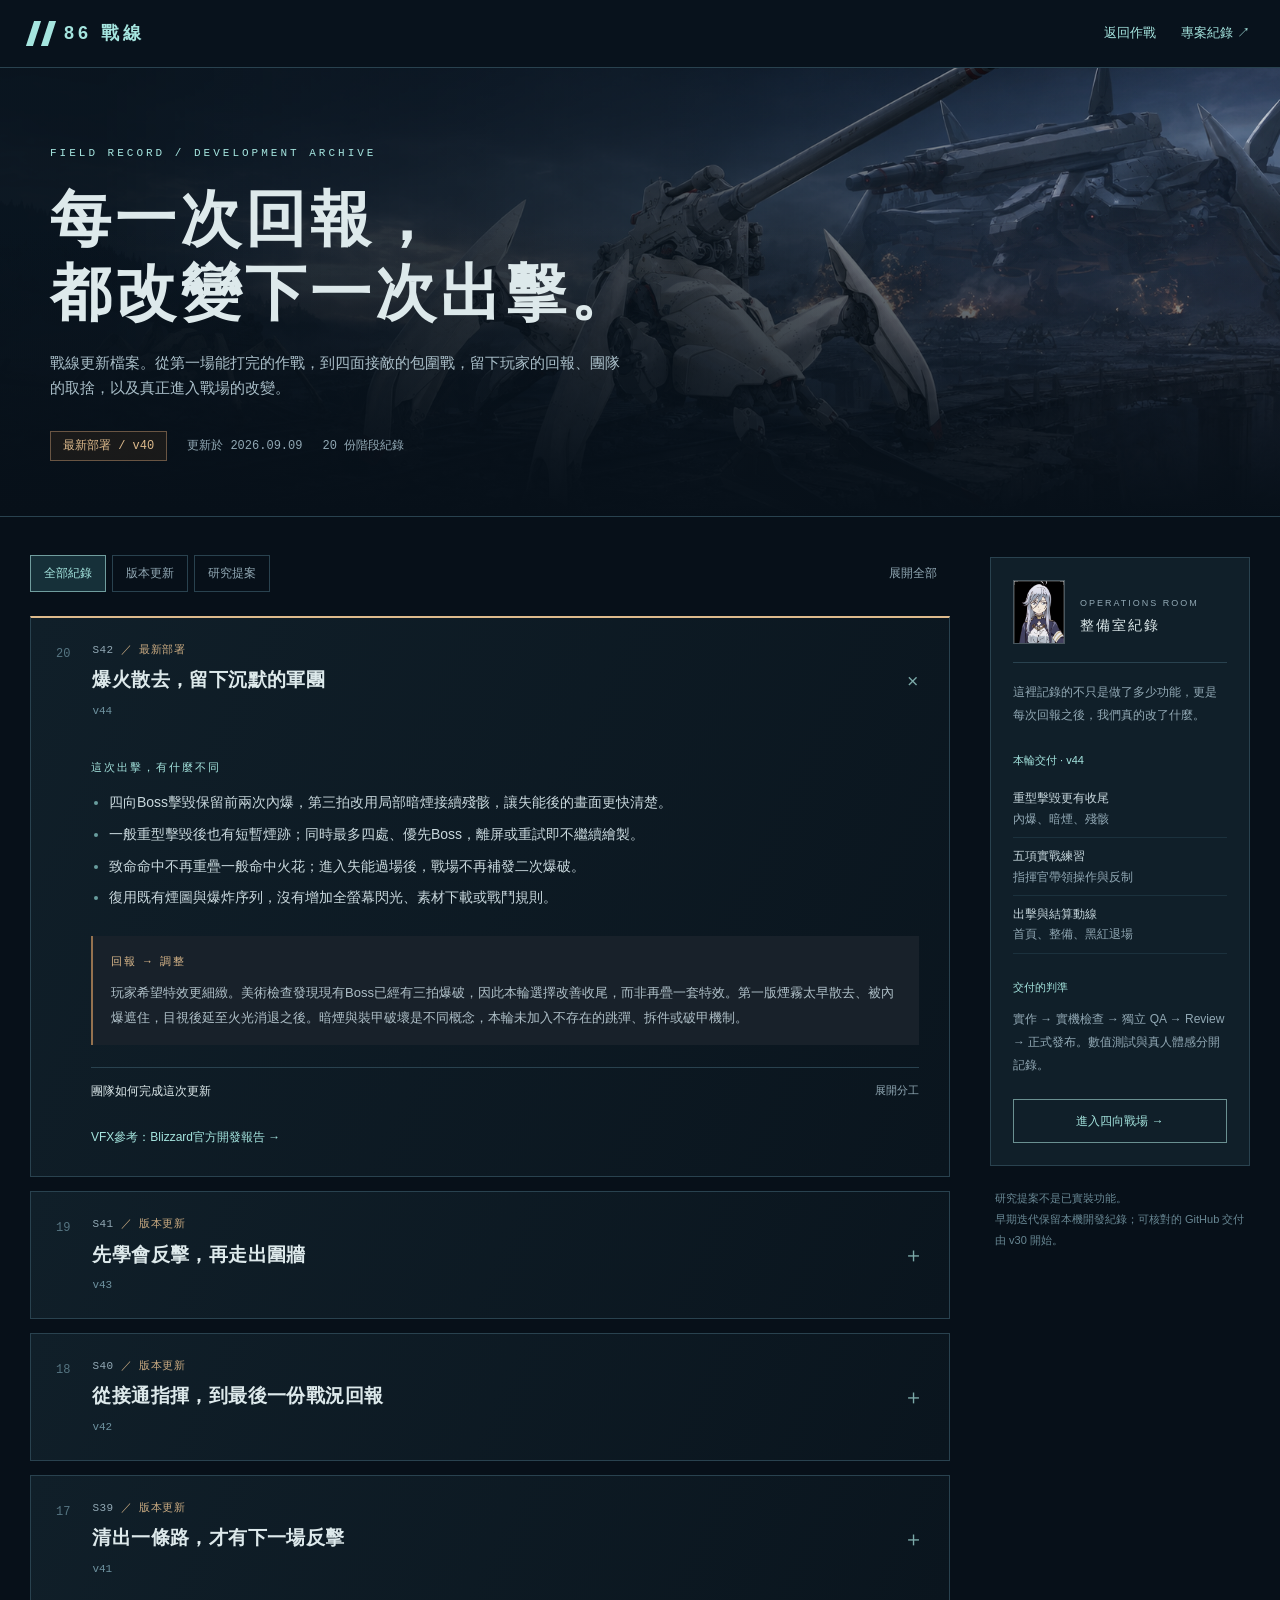
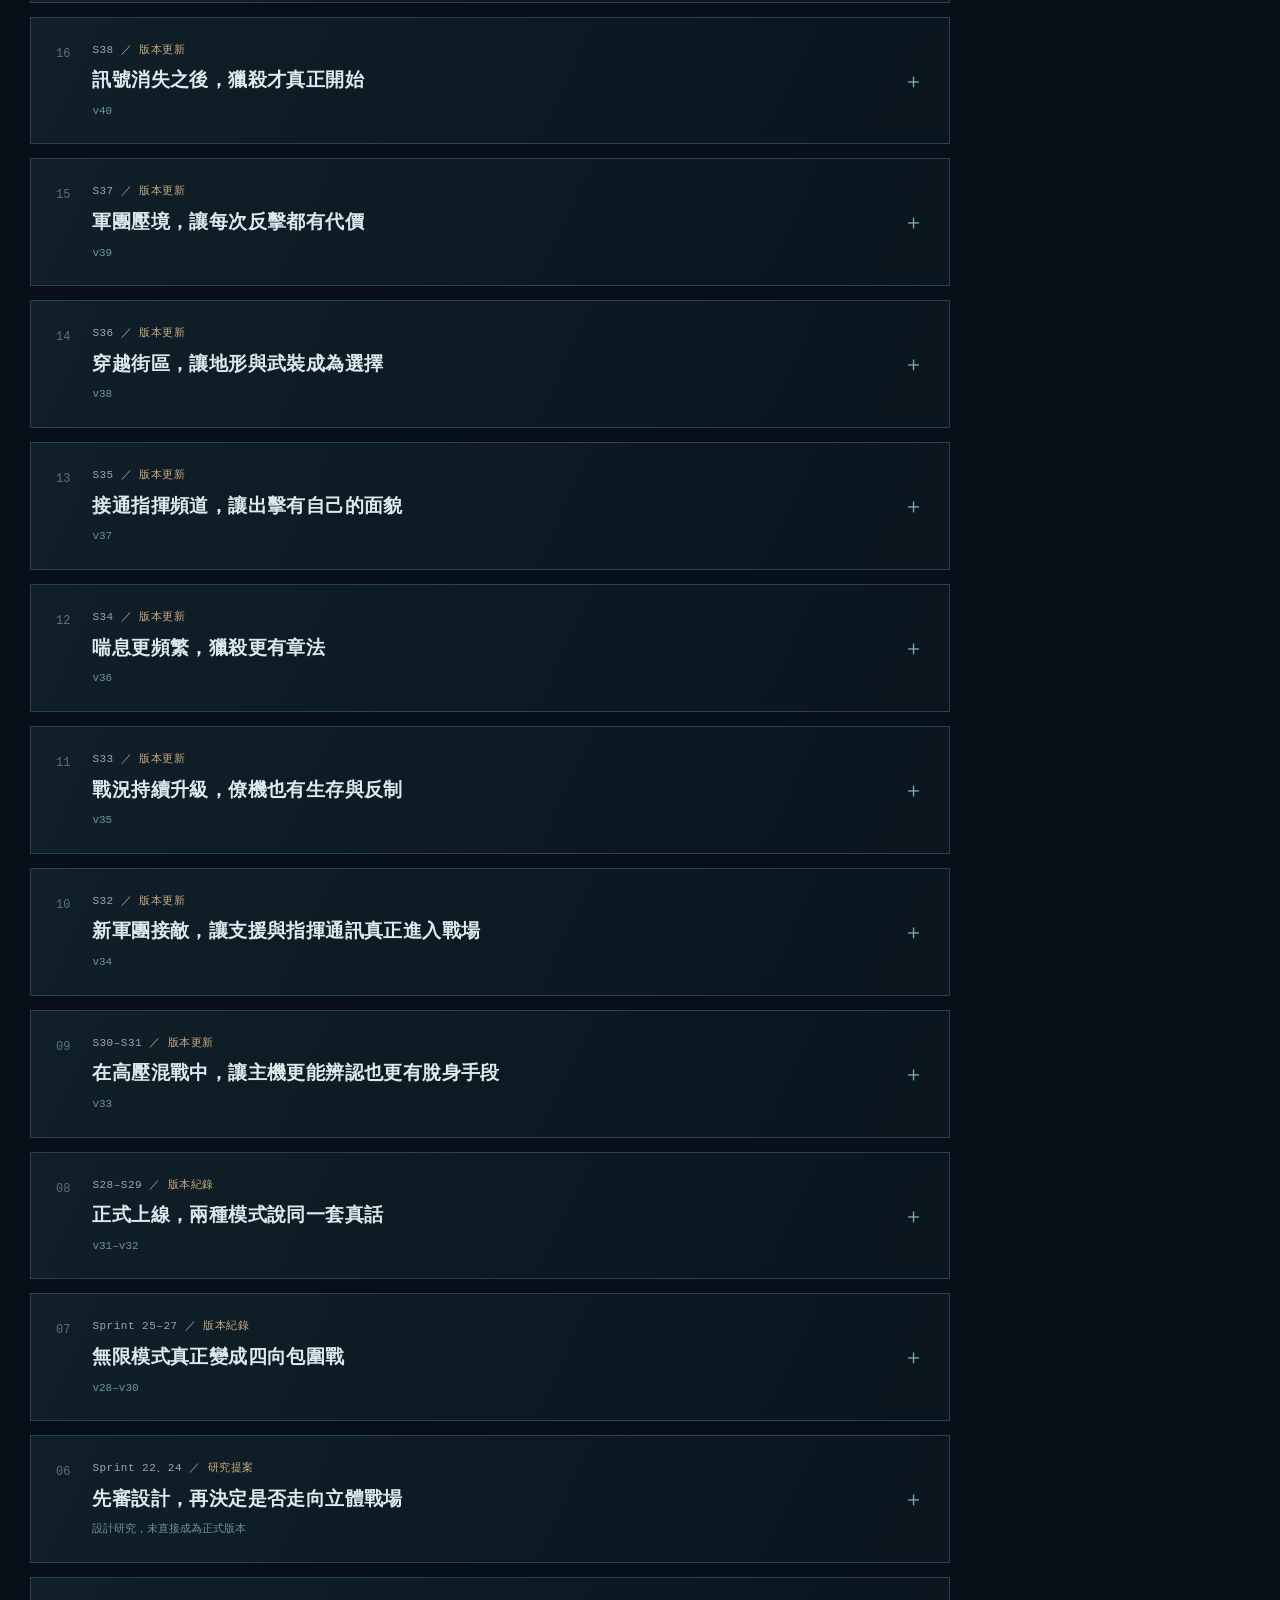
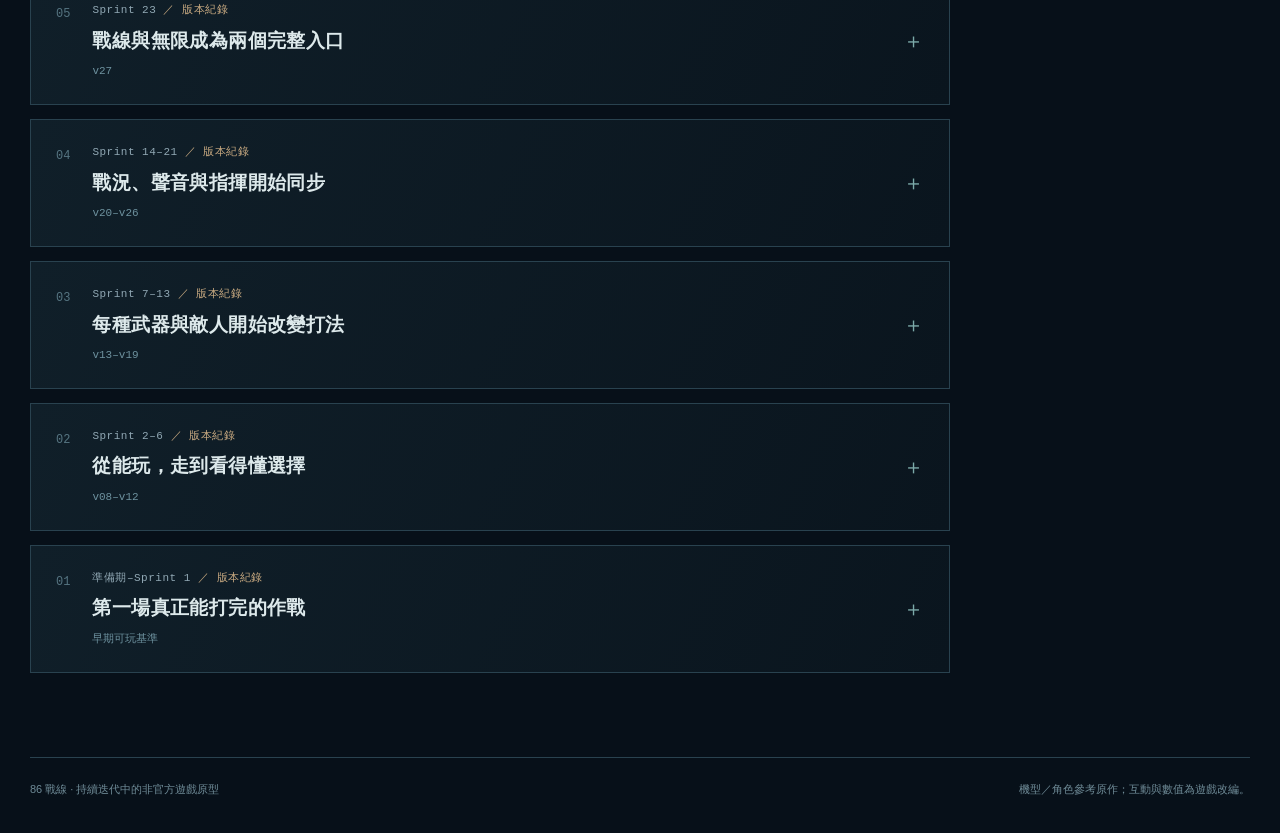
==== commit ae492357: "Refine heavy-unit destruction aftermath and reduce overlapping bursts" ====
--- a/changelog.html
+++ b/changelog.html
@@ -26,7 +26,7 @@
 <div class="status">
 <b>最新部署 / v40</b>
 <span>更新於 2026.09.09</span>
-<span>19 份階段紀錄</span>
+<span>20 份階段紀錄</span>
 </div>
 </section>
 <main class="layout">
@@ -40,7 +40,8 @@
 <button id="expand" aria-expanded="false">展開全部</button>
 </div>
 <div id="entries">
-<details class="entry" data-type="released" open><summary><span class="index">19</span><span class="entry-heading"><span class="meta">S41 <span>／ 最新部署</span></span><strong>先學會反擊，再走出圍牆</strong><span class="version">v43</span></span><span class="toggle" aria-hidden="true">＋</span></summary><div class="entry-body"><div class="change-list"><h3>這次出擊，有什麼不同</h3><ul><li>首頁與整備的玩法圖解新增「進入四向實戰練習」，蕾娜與辛帶領五項實際操作。</li><li>依序練習移動與自動主砲、右鍵越低掩體、回收機砲與Q切換、躲獵兵衝撞後反擊、清飛群恢復支援。</li><li>目的地顯示於場內，練習依真正移動與命中完成。有限武器先讓你回收、切換，再出現靶機，不搶走閱讀時間。</li><li>可重試本項、重玩整套或離開回整備；失能不產生正式戰報，原模式、機型、地圖與配置保留。</li></ul></div><div class="response"><h3>回報 → 調整</h3><p>玩家不知道目前武器用途、敵人預警與反擊方式，希望角色能帶領學習。本輪先教五種可重用的基本反制，沿用正式戰鬥核心；進階Boss逐招訓練仍待擴充，沒有把五項練習宣稱為完整敵軍教範。已驗收的v41平衡不變。</p></div><details class="team-detail"><summary>團隊如何完成這次更新 <span>展開分工</span></summary><dl><div><dt>教學</dt><dd>Sol以真核心事件建立隔離練習、三機體越障與提前擊殺防卡關測試。</dd></div><div><dt>PO</dt><dd>接入既有操控、指揮通訊、場內標記與退出流程，要求讀提示不被自動射擊打斷。</dd></div><div><dt>QA</dt><dd>受控瀏覽器驗操作、提示與退出後正式作戰，明確區分真輸入與測試情境。</dd></div></dl></details></div></details>
+<details class="entry" data-type="released" open><summary><span class="index">20</span><span class="entry-heading"><span class="meta">S42 <span>／ 最新部署</span></span><strong>爆火散去，留下沉默的軍團</strong><span class="version">v44</span></span><span class="toggle" aria-hidden="true">＋</span></summary><div class="entry-body"><div class="change-list"><h3>這次出擊，有什麼不同</h3><ul><li>四向Boss擊毀保留前兩次內爆，第三拍改用局部暗煙接續殘骸，讓失能後的畫面更快清楚。</li><li>一般重型擊毀後也有短暫煙跡；同時最多四處、優先Boss，離屏或重試即不繼續繪製。</li><li>致命命中不再重疊一般命中火花；進入失能過場後，戰場不再補發二次爆破。</li><li>復用既有煙圖與爆炸序列，沒有增加全螢幕閃光、素材下載或戰鬥規則。</li></ul></div><div class="response"><h3>回報 → 調整</h3><p>玩家希望特效更細緻。美術檢查發現現有Boss已經有三拍爆破，因此本輪選擇改善收尾，而非再疊一套特效。第一版煙霧太早散去、被內爆遮住，目視後延至火光消退之後。暗煙與裝甲破壞是不同概念，本輪未加入不存在的跳彈、拆件或破甲機制。</p></div><details class="team-detail"><summary>團隊如何完成這次更新 <span>展開分工</span></summary><dl><div><dt>美術</dt><dd>Astra依官方VFX資料核對現有接點，指出重複爆破與缺少真破甲事件的界線。</dd></div><div><dt>PO</dt><dd>只實作擊毀收束、保留已驗收核心，目視修正煙與爆火的重疊時間。</dd></div><div><dt>驗證</dt><dd>同一四Boss受控情境，總爆破12→8，第三拍活躍爆破8→4；峰值沒有增加。不把粒子數量當FPS或真人品質證明。</dd></div></dl></details><a href="https://news.blizzard.com/en-us/article/23746639/diablo-iv-quarterly-updatedecember-2021">VFX參考：Blizzard官方開發報告 →</a></div></details>
+<details class="entry" data-type="released"><summary><span class="index">19</span><span class="entry-heading"><span class="meta">S41 <span>／ 版本更新</span></span><strong>先學會反擊，再走出圍牆</strong><span class="version">v43</span></span><span class="toggle" aria-hidden="true">＋</span></summary><div class="entry-body"><div class="change-list"><h3>這次出擊，有什麼不同</h3><ul><li>首頁與整備的玩法圖解新增「進入四向實戰練習」，蕾娜與辛帶領五項實際操作。</li><li>依序練習移動與自動主砲、右鍵越低掩體、回收機砲與Q切換、躲獵兵衝撞後反擊、清飛群恢復支援。</li><li>目的地顯示於場內，練習依真正移動與命中完成。有限武器先讓你回收、切換，再出現靶機，不搶走閱讀時間。</li><li>可重試本項、重玩整套或離開回整備；失能不產生正式戰報，原模式、機型、地圖與配置保留。</li></ul></div><div class="response"><h3>回報 → 調整</h3><p>玩家不知道目前武器用途、敵人預警與反擊方式，希望角色能帶領學習。本輪先教五種可重用的基本反制，沿用正式戰鬥核心；進階Boss逐招訓練仍待擴充，沒有把五項練習宣稱為完整敵軍教範。已驗收的v41平衡不變。</p></div><details class="team-detail"><summary>團隊如何完成這次更新 <span>展開分工</span></summary><dl><div><dt>教學</dt><dd>Sol以真核心事件建立隔離練習、三機體越障與提前擊殺防卡關測試。</dd></div><div><dt>PO</dt><dd>接入既有操控、指揮通訊、場內標記與退出流程，要求讀提示不被自動射擊打斷。</dd></div><div><dt>QA</dt><dd>受控瀏覽器驗操作、提示與退出後正式作戰，明確區分真輸入與測試情境。</dd></div></dl></details></div></details>
 <details class="entry" data-type="released"><summary><span class="index">18</span><span class="entry-heading"><span class="meta">S40 <span>／ 版本更新</span></span><strong>從接通指揮，到最後一份戰況回報</strong><span class="version">v42</span></span><span class="toggle" aria-hidden="true">＋</span></summary><div class="entry-body"><div class="change-list"><h3>這次出擊，有什麼不同</h3><ul><li>四向無限成為預設模式。首頁以兩張模式圖卡、主視覺與出擊入口組成，保留戰線突破。</li><li>整備改以大幅機體展示、配置與敵情分區。模式可直接切換，機型、地區、Boss、彈藥及戰術選項完整保留。</li><li>失能後保留戰場，先局部崩解，再漸暗與微紅、辛回報訊號中斷，最後淡入戰報；完整過場2.8秒，也能跳過。</li><li>戰鬥音樂隨失能收束，再接入結算音樂；音量開關維持玩家設定。減少動態時改為靜態暗幕，不加入紅光與位移。</li><li>v41戰鬥平衡定版，本輪沒有調整傷害、掉落或波次。</li></ul></div><div class="response"><h3>回報 → 調整</h3><p>玩家已認可六分鐘實戰的平衡，要求重點轉向教學、首次進入遊戲的完成度與突然結束的問題。本輪先完成首頁、整備與失能到戰報的完整動線，下一增量再提供可重玩的實戰練習。不是延長等待，而是讓戰場、回報與結果依序出現。</p></div><details class="team-detail"><summary>團隊如何完成這次更新 <span>展開分工</span></summary><dl><div><dt>美術</dt><dd>Astra美術總監參考NieR:Automata官方UI設計說明，以有限色彩與可跳過動態製作設計稿，再沿用既有標誌、機甲和人物素材。</dd></div><div><dt>PO</dt><dd>凍結已被玩家接受的核心，整合過場狀態、音樂收束與戰報互動時間。</dd></div><div><dt>QA</dt><dd>獨立驗證兩尺寸、模式與所有配置、過場時間點、跳過、重試及減少動態；不把受控測試當作玩家主觀驗收。</dd></div></dl></details><a href="https://www.platinumgames.com/official-blog/article/9624">UI設計參考：PlatinumGames官方開發文章 →</a></div></details>
 <details class="entry" data-type="released"><summary><span class="index">17</span><span class="entry-heading"><span class="meta">S39 <span>／ 版本更新</span></span><strong>清出一條路，才有下一場反擊</strong><span class="version">v41</span></span><span class="toggle" aria-hidden="true">＋</span></summary><div class="entry-body"><div class="change-list"><h3>這次出擊，有什麼不同</h3><ul><li>取消固定時間疊波。每波敵軍有有限配額；清除Boss與菁英、只剩少量殘兵後，進入4秒整補，再迎接下一波。</li><li>每次清波回復耐久8、裝甲10與存活僚機耐久8，均受上限限制。最後一兩隻小兵撤退，不必追到角落；撤退敵軍不再攻擊，也不發放擊破獎勵。</li><li>前兩波不出Boss，第3波首次接敵；每三波威脅升階。第5波為六架菁英，第10波為三架Boss，後續特殊波逐步擴大規模。</li><li>前六波的重戰車與電磁砲改為曲射／主砲交替，出招間隔4.8秒，不提前疊放二階連擊；第七波起恢復完整攻勢。</li><li>Phönix突進命中後收招，不再立即接橫掃。突進預警1秒，橫掃鎖定方向後預警1.1秒；攻擊期間不靠機體碰撞把主機困住。首次接敵採單段突進，後續才增加追斬。</li><li>鏈刃危險邊界顯示於機體上方，保留清晰的撤離方向。鐵路砲陣地兩側障礙內移，四邊可連續繞行；高牆仍不能直接穿越。</li></ul></div><div class="response"><h3>回報 → 調整</h3><p>玩家連續回報認真操作仍在一至兩分鐘失能，且Phönix顯形後可能把主機夾住。本輪停下增強敵軍與教學擴充，先修正跨波累積及不可逃脫的連段。目標是讓操作能換來續戰機會，逐步向五至十分鐘推進；自動情境驗證與真人體感仍分開判斷。</p></div><details class="team-detail"><summary>團隊如何完成這次更新 <span>展開分工</span></summary><dl><div><dt>PO</dt><dd>把最新失敗戰報轉為優先驗收條件，整合波次提示、預警、更新紀錄與發布。</dd></div><div><dt>戰鬥</dt><dd>有限配額、清場整補、初期Boss節奏、Phönix脫困與鐵路外圈通路。</dd></div><div><dt>QA</dt><dd>核對實際移動與受傷、預警後反制、整補只觸發一次，並驗證兩種桌面尺寸。</dd></div></dl></details><a href="https://github.com/allen880612/86-the-missing-sector/issues/36">本輪作戰需求 →</a></div></details>
 <details class="entry" data-type="released"><summary><span class="index">16</span><span class="entry-heading"><span class="meta">S38 <span>／ 版本更新</span></span><strong>訊號消失之後，獵殺才真正開始</strong><span class="version">v40</span></span><span class="toggle" aria-hidden="true">＋</span></summary><div class="entry-body"><div class="change-list"><h3>這次出擊，有什麼不同</h3><ul><li>Phönix重做為潛伏獵殺：迷彩隱去機體與雷達位置，顯形鎖定後高速切入，再以鏈刃追斬。兩次攻擊都有獨立預警，收刃後留下1.8秒反擊窗口；盲射、EMP與機型刃擊各有反制用途。</li><li>30秒一波、每三波威脅升階。第5／15／25波全菁英增援，第10／20／30波Boss強襲；場上舊敵不會消失。一般波優先補入真正菁英，減少只靠普通兵卡位。</li><li>第4／7／13／19波，重型同場上限升至2／3／4／5。2分鐘遇上首輪全菁英增援，4分30秒進入Boss強襲，9分鐘起可同場五隻重型。</li><li>阻電飛群以最多六隻獨立個體共同進場。進入干擾範圍將封鎖遠程支援，不扣次數；擊落覆蓋來源或移出範圍即可恢復。主炮、機型技能與躍進照常運作。</li><li>支援按鈕、戰場提示、Phönix狀態與整備說明同步更新。菁英增加精簡耐久標示；特殊增援警示不再被一般升階通知覆蓋。</li></ul></div><div class="response"><h3>回報 → 調整</h3><p>玩家指出Phönix仍像脆弱的路邊敵人，並提出整波菁英／Boss與獨立飛群封鎖戰術。本輪把優先順序從單純堆數值改為不同威脅需要不同應對。特殊波只約束新增援，仍受在場上限與合法生成空位限制；自動情境驗證不代替真人對壓力與節奏的判斷。</p></div><details class="team-detail"><summary>團隊如何完成這次更新 <span>展開分工</span></summary><dl><div><dt>PO</dt><dd>依最新回饋收斂單一可玩增量，整合狀態提示、操作說明、版本發布；保留30%週額度。</dd></div><div><dt>戰鬥</dt><dd>完成潛伏與雙段反擊循環、特殊波生成、獨立飛群與戰術封鎖。</dd></div><div><dt>美術</dt><dd>沿用已完成的迷彩、刃擊與機甲素材，移除潛伏時的位置洩漏，補上菁英耐久識別。</dd></div><div><dt>QA</dt><dd>針對特殊波、戰術資源、顯形／反制及兩尺寸介面做獨立驗證，將受控測試與真人回饋分開。</dd></div></dl></details><a href="https://github.com/allen880612/86-the-missing-sector/issues/33">本輪作戰需求 →</a></div></details>
@@ -591,7 +592,7 @@
 </div>
 </div>
 <p>這裡記錄的不只是做了多少功能，更是每次回報之後，我們真的改了什麼。</p>
-<h3>本輪交付 · v43</h3><ul><li><b>實際做出反制</b>五項四向戰場練習</li><li><b>蕾娜與辛帶領操作</b>場內標記與分步通訊</li><li><b>隨時回到整備</b>重試與離開不改正式配置</li></ul>
+<h3>本輪交付 · v44</h3><ul><li><b>重型擊毀更有收尾</b>內爆、暗煙、殘骸</li><li><b>五項實戰練習</b>指揮官帶領操作與反制</li><li><b>出擊與結算動線</b>首頁、整備、黑紅退場</li></ul>
 <h3>交付的判準</h3>
 <p>實作 → 實機檢查 → 獨立 QA → Review → 正式發布。數值測試與真人體感分開記錄。</p>
 <a class="return" href="./?gameMode=endless">進入四向戰場 →</a>
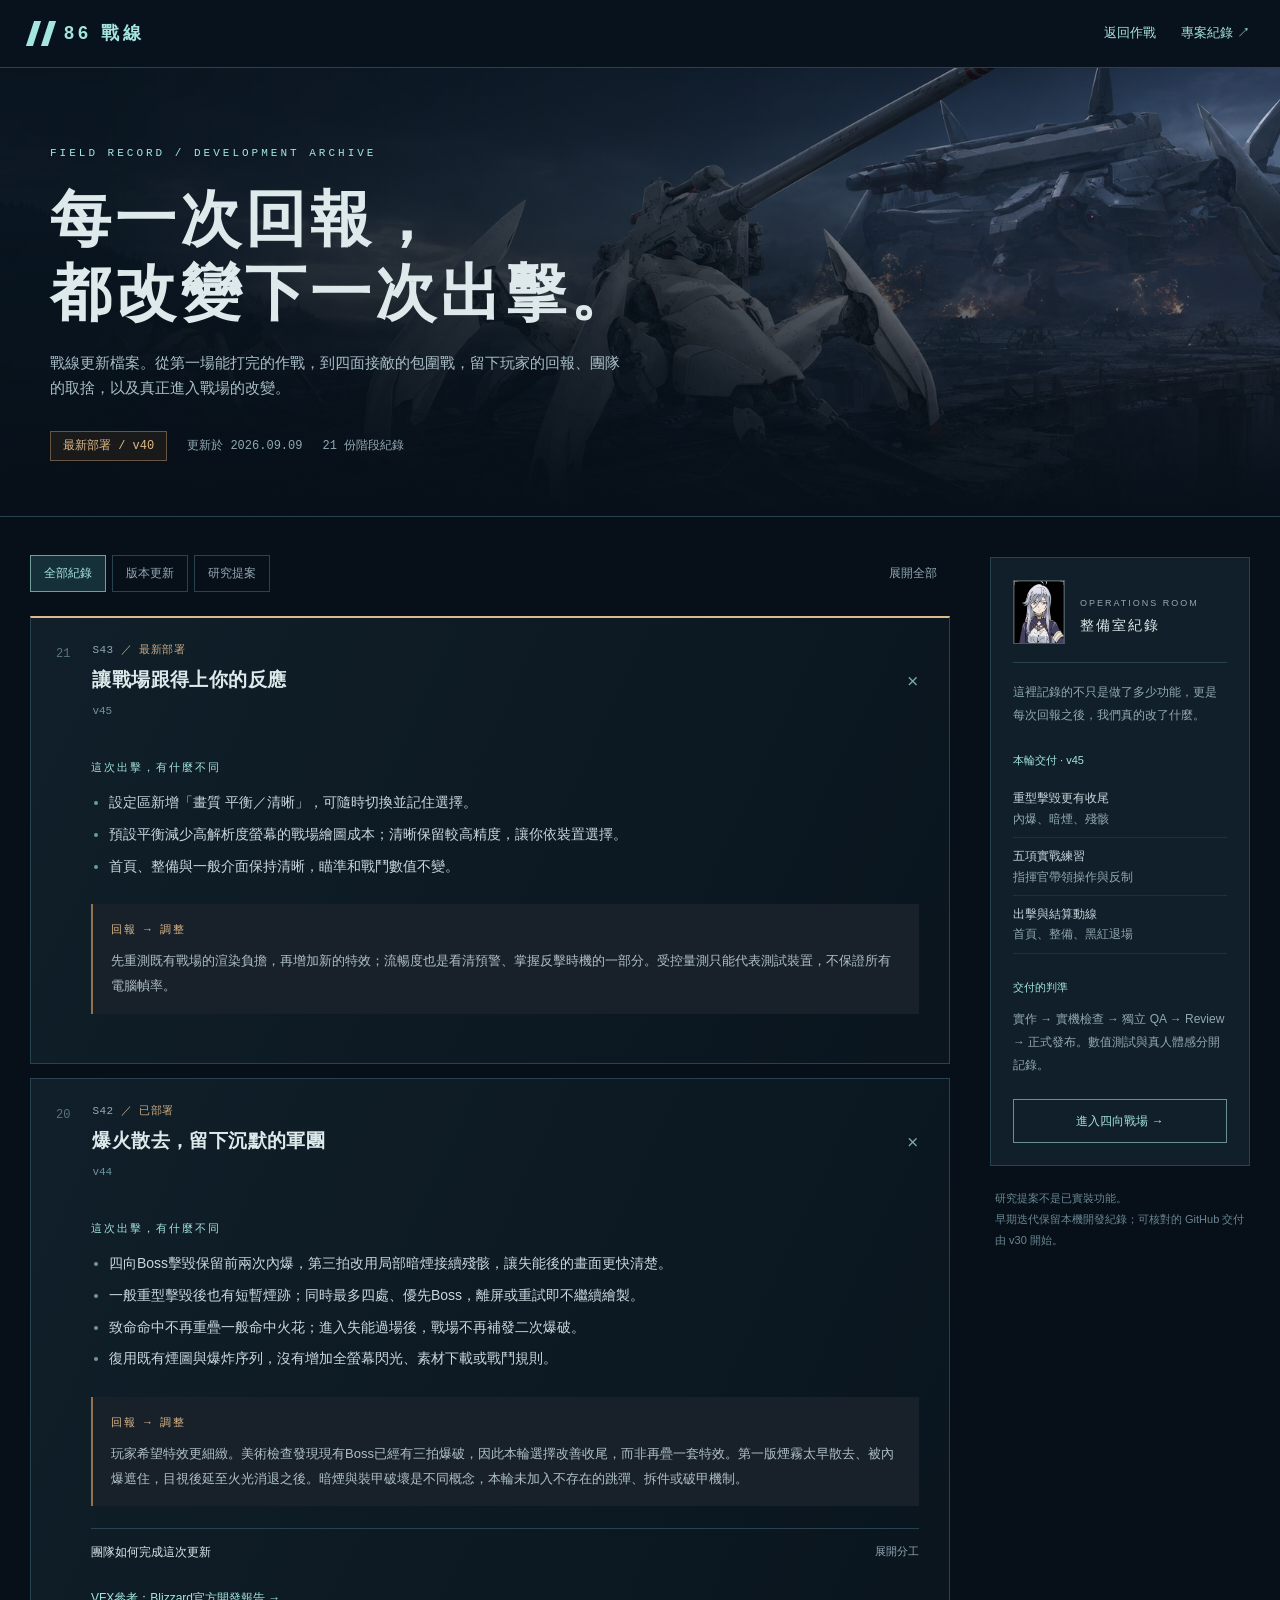
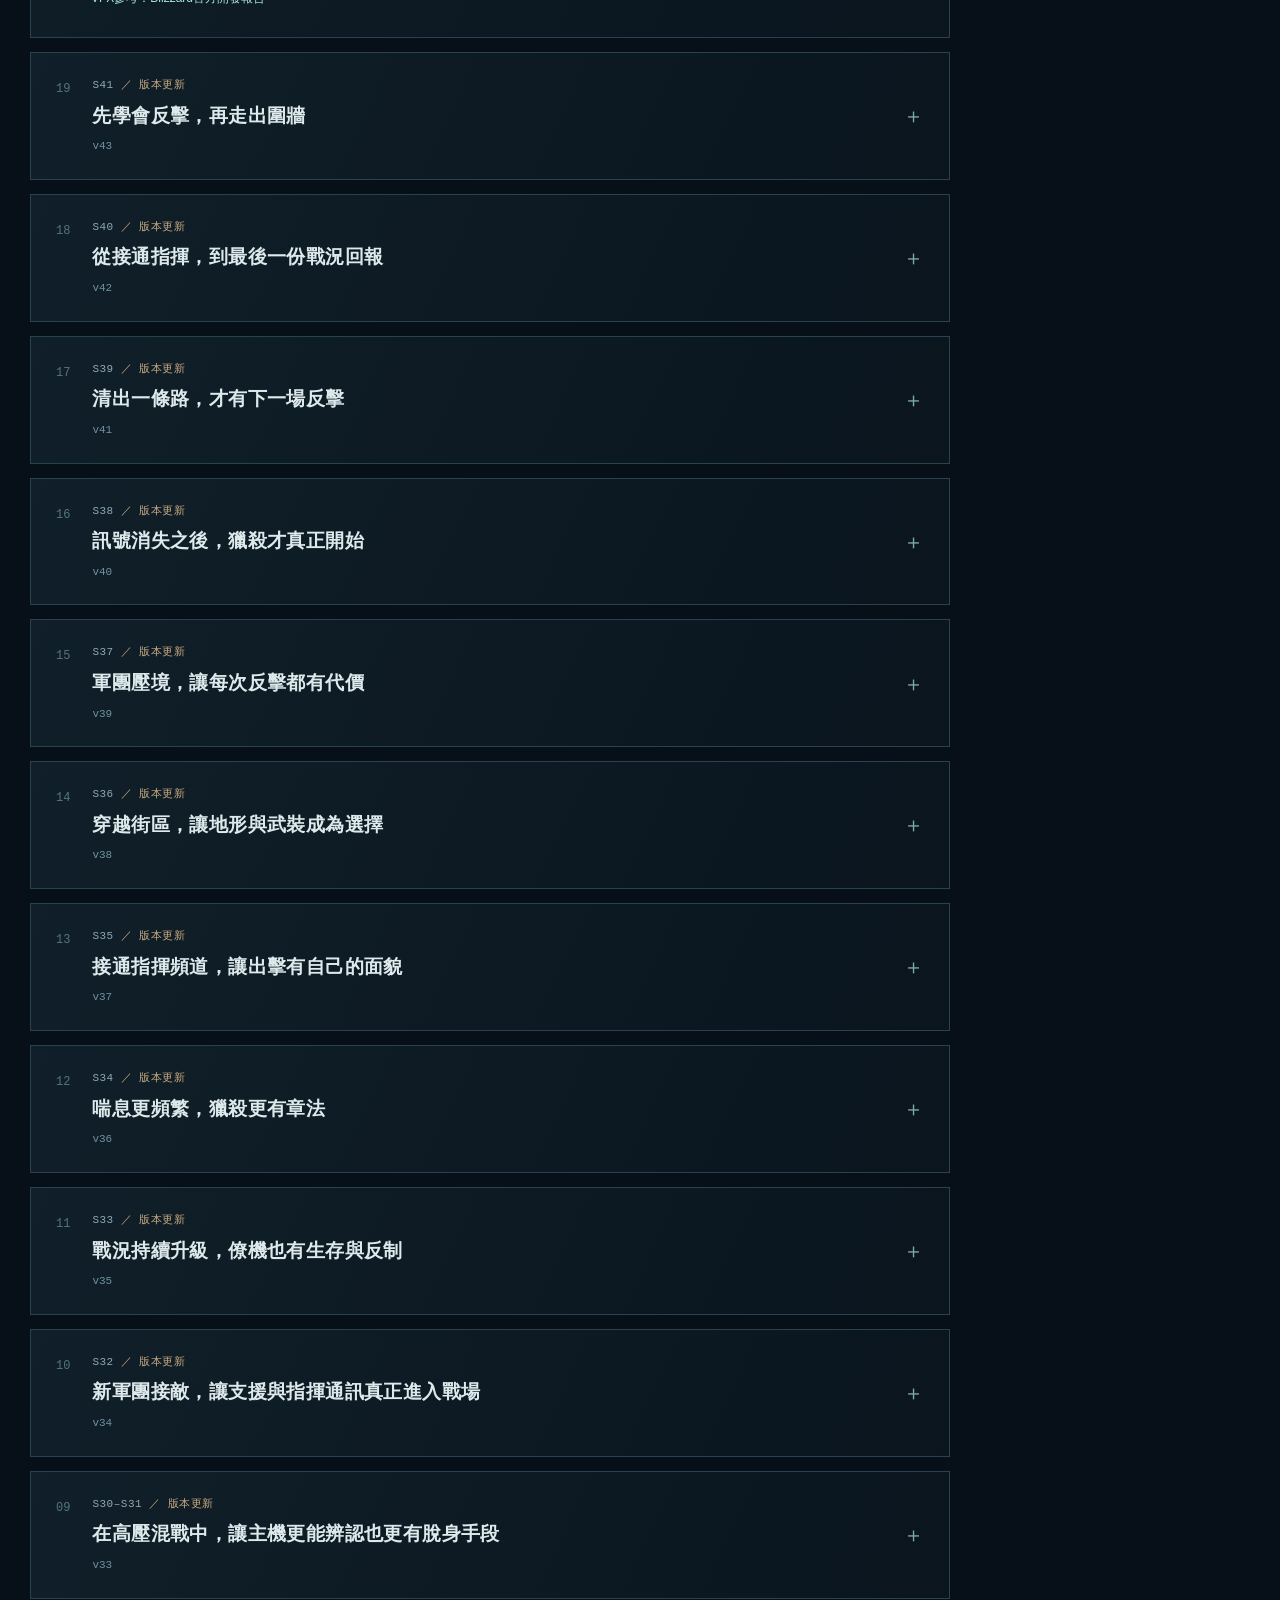
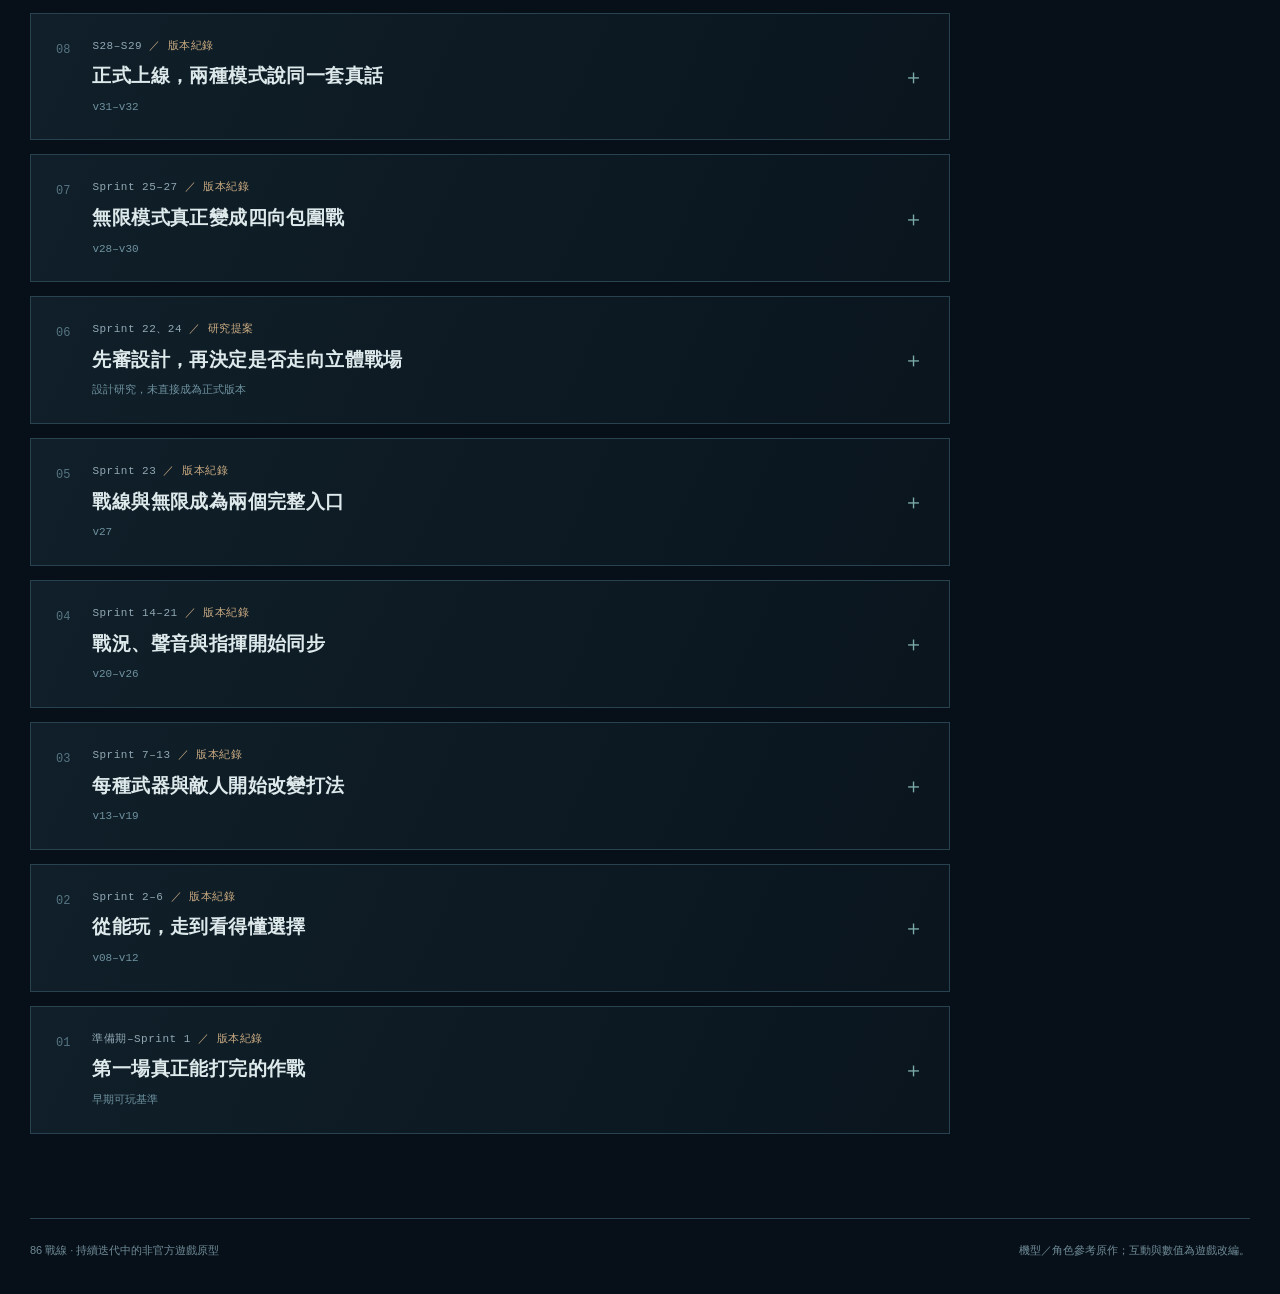
==== commit 0962828b: "Add persistent battlefield render quality setting" ====
--- a/changelog.html
+++ b/changelog.html
@@ -26,7 +26,7 @@
 <div class="status">
 <b>最新部署 / v40</b>
 <span>更新於 2026.09.09</span>
-<span>20 份階段紀錄</span>
+<span>21 份階段紀錄</span>
 </div>
 </section>
 <main class="layout">
@@ -40,7 +40,8 @@
 <button id="expand" aria-expanded="false">展開全部</button>
 </div>
 <div id="entries">
-<details class="entry" data-type="released" open><summary><span class="index">20</span><span class="entry-heading"><span class="meta">S42 <span>／ 最新部署</span></span><strong>爆火散去，留下沉默的軍團</strong><span class="version">v44</span></span><span class="toggle" aria-hidden="true">＋</span></summary><div class="entry-body"><div class="change-list"><h3>這次出擊，有什麼不同</h3><ul><li>四向Boss擊毀保留前兩次內爆，第三拍改用局部暗煙接續殘骸，讓失能後的畫面更快清楚。</li><li>一般重型擊毀後也有短暫煙跡；同時最多四處、優先Boss，離屏或重試即不繼續繪製。</li><li>致命命中不再重疊一般命中火花；進入失能過場後，戰場不再補發二次爆破。</li><li>復用既有煙圖與爆炸序列，沒有增加全螢幕閃光、素材下載或戰鬥規則。</li></ul></div><div class="response"><h3>回報 → 調整</h3><p>玩家希望特效更細緻。美術檢查發現現有Boss已經有三拍爆破，因此本輪選擇改善收尾，而非再疊一套特效。第一版煙霧太早散去、被內爆遮住，目視後延至火光消退之後。暗煙與裝甲破壞是不同概念，本輪未加入不存在的跳彈、拆件或破甲機制。</p></div><details class="team-detail"><summary>團隊如何完成這次更新 <span>展開分工</span></summary><dl><div><dt>美術</dt><dd>Astra依官方VFX資料核對現有接點，指出重複爆破與缺少真破甲事件的界線。</dd></div><div><dt>PO</dt><dd>只實作擊毀收束、保留已驗收核心，目視修正煙與爆火的重疊時間。</dd></div><div><dt>驗證</dt><dd>同一四Boss受控情境，總爆破12→8，第三拍活躍爆破8→4；峰值沒有增加。不把粒子數量當FPS或真人品質證明。</dd></div></dl></details><a href="https://news.blizzard.com/en-us/article/23746639/diablo-iv-quarterly-updatedecember-2021">VFX參考：Blizzard官方開發報告 →</a></div></details>
+<details class="entry" data-type="released" open><summary><span class="index">21</span><span class="entry-heading"><span class="meta">S43 <span>／ 最新部署</span></span><strong>讓戰場跟得上你的反應</strong><span class="version">v45</span></span><span class="toggle" aria-hidden="true">＋</span></summary><div class="entry-body"><div class="change-list"><h3>這次出擊，有什麼不同</h3><ul><li>設定區新增「畫質 平衡／清晰」，可隨時切換並記住選擇。</li><li>預設平衡減少高解析度螢幕的戰場繪圖成本；清晰保留較高精度，讓你依裝置選擇。</li><li>首頁、整備與一般介面保持清晰，瞄準和戰鬥數值不變。</li></ul></div><div class="response"><h3>回報 → 調整</h3><p>先重測既有戰場的渲染負擔，再增加新的特效；流暢度也是看清預警、掌握反擊時機的一部分。受控量測只能代表測試裝置，不保證所有電腦幀率。</p></div></div></details>
+<details class="entry" data-type="released" open><summary><span class="index">20</span><span class="entry-heading"><span class="meta">S42 <span>／ 已部署</span></span><strong>爆火散去，留下沉默的軍團</strong><span class="version">v44</span></span><span class="toggle" aria-hidden="true">＋</span></summary><div class="entry-body"><div class="change-list"><h3>這次出擊，有什麼不同</h3><ul><li>四向Boss擊毀保留前兩次內爆，第三拍改用局部暗煙接續殘骸，讓失能後的畫面更快清楚。</li><li>一般重型擊毀後也有短暫煙跡；同時最多四處、優先Boss，離屏或重試即不繼續繪製。</li><li>致命命中不再重疊一般命中火花；進入失能過場後，戰場不再補發二次爆破。</li><li>復用既有煙圖與爆炸序列，沒有增加全螢幕閃光、素材下載或戰鬥規則。</li></ul></div><div class="response"><h3>回報 → 調整</h3><p>玩家希望特效更細緻。美術檢查發現現有Boss已經有三拍爆破，因此本輪選擇改善收尾，而非再疊一套特效。第一版煙霧太早散去、被內爆遮住，目視後延至火光消退之後。暗煙與裝甲破壞是不同概念，本輪未加入不存在的跳彈、拆件或破甲機制。</p></div><details class="team-detail"><summary>團隊如何完成這次更新 <span>展開分工</span></summary><dl><div><dt>美術</dt><dd>Astra依官方VFX資料核對現有接點，指出重複爆破與缺少真破甲事件的界線。</dd></div><div><dt>PO</dt><dd>只實作擊毀收束、保留已驗收核心，目視修正煙與爆火的重疊時間。</dd></div><div><dt>驗證</dt><dd>同一四Boss受控情境，總爆破12→8，第三拍活躍爆破8→4；峰值沒有增加。不把粒子數量當FPS或真人品質證明。</dd></div></dl></details><a href="https://news.blizzard.com/en-us/article/23746639/diablo-iv-quarterly-updatedecember-2021">VFX參考：Blizzard官方開發報告 →</a></div></details>
 <details class="entry" data-type="released"><summary><span class="index">19</span><span class="entry-heading"><span class="meta">S41 <span>／ 版本更新</span></span><strong>先學會反擊，再走出圍牆</strong><span class="version">v43</span></span><span class="toggle" aria-hidden="true">＋</span></summary><div class="entry-body"><div class="change-list"><h3>這次出擊，有什麼不同</h3><ul><li>首頁與整備的玩法圖解新增「進入四向實戰練習」，蕾娜與辛帶領五項實際操作。</li><li>依序練習移動與自動主砲、右鍵越低掩體、回收機砲與Q切換、躲獵兵衝撞後反擊、清飛群恢復支援。</li><li>目的地顯示於場內，練習依真正移動與命中完成。有限武器先讓你回收、切換，再出現靶機，不搶走閱讀時間。</li><li>可重試本項、重玩整套或離開回整備；失能不產生正式戰報，原模式、機型、地圖與配置保留。</li></ul></div><div class="response"><h3>回報 → 調整</h3><p>玩家不知道目前武器用途、敵人預警與反擊方式，希望角色能帶領學習。本輪先教五種可重用的基本反制，沿用正式戰鬥核心；進階Boss逐招訓練仍待擴充，沒有把五項練習宣稱為完整敵軍教範。已驗收的v41平衡不變。</p></div><details class="team-detail"><summary>團隊如何完成這次更新 <span>展開分工</span></summary><dl><div><dt>教學</dt><dd>Sol以真核心事件建立隔離練習、三機體越障與提前擊殺防卡關測試。</dd></div><div><dt>PO</dt><dd>接入既有操控、指揮通訊、場內標記與退出流程，要求讀提示不被自動射擊打斷。</dd></div><div><dt>QA</dt><dd>受控瀏覽器驗操作、提示與退出後正式作戰，明確區分真輸入與測試情境。</dd></div></dl></details></div></details>
 <details class="entry" data-type="released"><summary><span class="index">18</span><span class="entry-heading"><span class="meta">S40 <span>／ 版本更新</span></span><strong>從接通指揮，到最後一份戰況回報</strong><span class="version">v42</span></span><span class="toggle" aria-hidden="true">＋</span></summary><div class="entry-body"><div class="change-list"><h3>這次出擊，有什麼不同</h3><ul><li>四向無限成為預設模式。首頁以兩張模式圖卡、主視覺與出擊入口組成，保留戰線突破。</li><li>整備改以大幅機體展示、配置與敵情分區。模式可直接切換，機型、地區、Boss、彈藥及戰術選項完整保留。</li><li>失能後保留戰場，先局部崩解，再漸暗與微紅、辛回報訊號中斷，最後淡入戰報；完整過場2.8秒，也能跳過。</li><li>戰鬥音樂隨失能收束，再接入結算音樂；音量開關維持玩家設定。減少動態時改為靜態暗幕，不加入紅光與位移。</li><li>v41戰鬥平衡定版，本輪沒有調整傷害、掉落或波次。</li></ul></div><div class="response"><h3>回報 → 調整</h3><p>玩家已認可六分鐘實戰的平衡，要求重點轉向教學、首次進入遊戲的完成度與突然結束的問題。本輪先完成首頁、整備與失能到戰報的完整動線，下一增量再提供可重玩的實戰練習。不是延長等待，而是讓戰場、回報與結果依序出現。</p></div><details class="team-detail"><summary>團隊如何完成這次更新 <span>展開分工</span></summary><dl><div><dt>美術</dt><dd>Astra美術總監參考NieR:Automata官方UI設計說明，以有限色彩與可跳過動態製作設計稿，再沿用既有標誌、機甲和人物素材。</dd></div><div><dt>PO</dt><dd>凍結已被玩家接受的核心，整合過場狀態、音樂收束與戰報互動時間。</dd></div><div><dt>QA</dt><dd>獨立驗證兩尺寸、模式與所有配置、過場時間點、跳過、重試及減少動態；不把受控測試當作玩家主觀驗收。</dd></div></dl></details><a href="https://www.platinumgames.com/official-blog/article/9624">UI設計參考：PlatinumGames官方開發文章 →</a></div></details>
 <details class="entry" data-type="released"><summary><span class="index">17</span><span class="entry-heading"><span class="meta">S39 <span>／ 版本更新</span></span><strong>清出一條路，才有下一場反擊</strong><span class="version">v41</span></span><span class="toggle" aria-hidden="true">＋</span></summary><div class="entry-body"><div class="change-list"><h3>這次出擊，有什麼不同</h3><ul><li>取消固定時間疊波。每波敵軍有有限配額；清除Boss與菁英、只剩少量殘兵後，進入4秒整補，再迎接下一波。</li><li>每次清波回復耐久8、裝甲10與存活僚機耐久8，均受上限限制。最後一兩隻小兵撤退，不必追到角落；撤退敵軍不再攻擊，也不發放擊破獎勵。</li><li>前兩波不出Boss，第3波首次接敵；每三波威脅升階。第5波為六架菁英，第10波為三架Boss，後續特殊波逐步擴大規模。</li><li>前六波的重戰車與電磁砲改為曲射／主砲交替，出招間隔4.8秒，不提前疊放二階連擊；第七波起恢復完整攻勢。</li><li>Phönix突進命中後收招，不再立即接橫掃。突進預警1秒，橫掃鎖定方向後預警1.1秒；攻擊期間不靠機體碰撞把主機困住。首次接敵採單段突進，後續才增加追斬。</li><li>鏈刃危險邊界顯示於機體上方，保留清晰的撤離方向。鐵路砲陣地兩側障礙內移，四邊可連續繞行；高牆仍不能直接穿越。</li></ul></div><div class="response"><h3>回報 → 調整</h3><p>玩家連續回報認真操作仍在一至兩分鐘失能，且Phönix顯形後可能把主機夾住。本輪停下增強敵軍與教學擴充，先修正跨波累積及不可逃脫的連段。目標是讓操作能換來續戰機會，逐步向五至十分鐘推進；自動情境驗證與真人體感仍分開判斷。</p></div><details class="team-detail"><summary>團隊如何完成這次更新 <span>展開分工</span></summary><dl><div><dt>PO</dt><dd>把最新失敗戰報轉為優先驗收條件，整合波次提示、預警、更新紀錄與發布。</dd></div><div><dt>戰鬥</dt><dd>有限配額、清場整補、初期Boss節奏、Phönix脫困與鐵路外圈通路。</dd></div><div><dt>QA</dt><dd>核對實際移動與受傷、預警後反制、整補只觸發一次，並驗證兩種桌面尺寸。</dd></div></dl></details><a href="https://github.com/allen880612/86-the-missing-sector/issues/36">本輪作戰需求 →</a></div></details>
@@ -592,7 +593,7 @@
 </div>
 </div>
 <p>這裡記錄的不只是做了多少功能，更是每次回報之後，我們真的改了什麼。</p>
-<h3>本輪交付 · v44</h3><ul><li><b>重型擊毀更有收尾</b>內爆、暗煙、殘骸</li><li><b>五項實戰練習</b>指揮官帶領操作與反制</li><li><b>出擊與結算動線</b>首頁、整備、黑紅退場</li></ul>
+<h3>本輪交付 · v45</h3><ul><li><b>重型擊毀更有收尾</b>內爆、暗煙、殘骸</li><li><b>五項實戰練習</b>指揮官帶領操作與反制</li><li><b>出擊與結算動線</b>首頁、整備、黑紅退場</li></ul>
 <h3>交付的判準</h3>
 <p>實作 → 實機檢查 → 獨立 QA → Review → 正式發布。數值測試與真人體感分開記錄。</p>
 <a class="return" href="./?gameMode=endless">進入四向戰場 →</a>
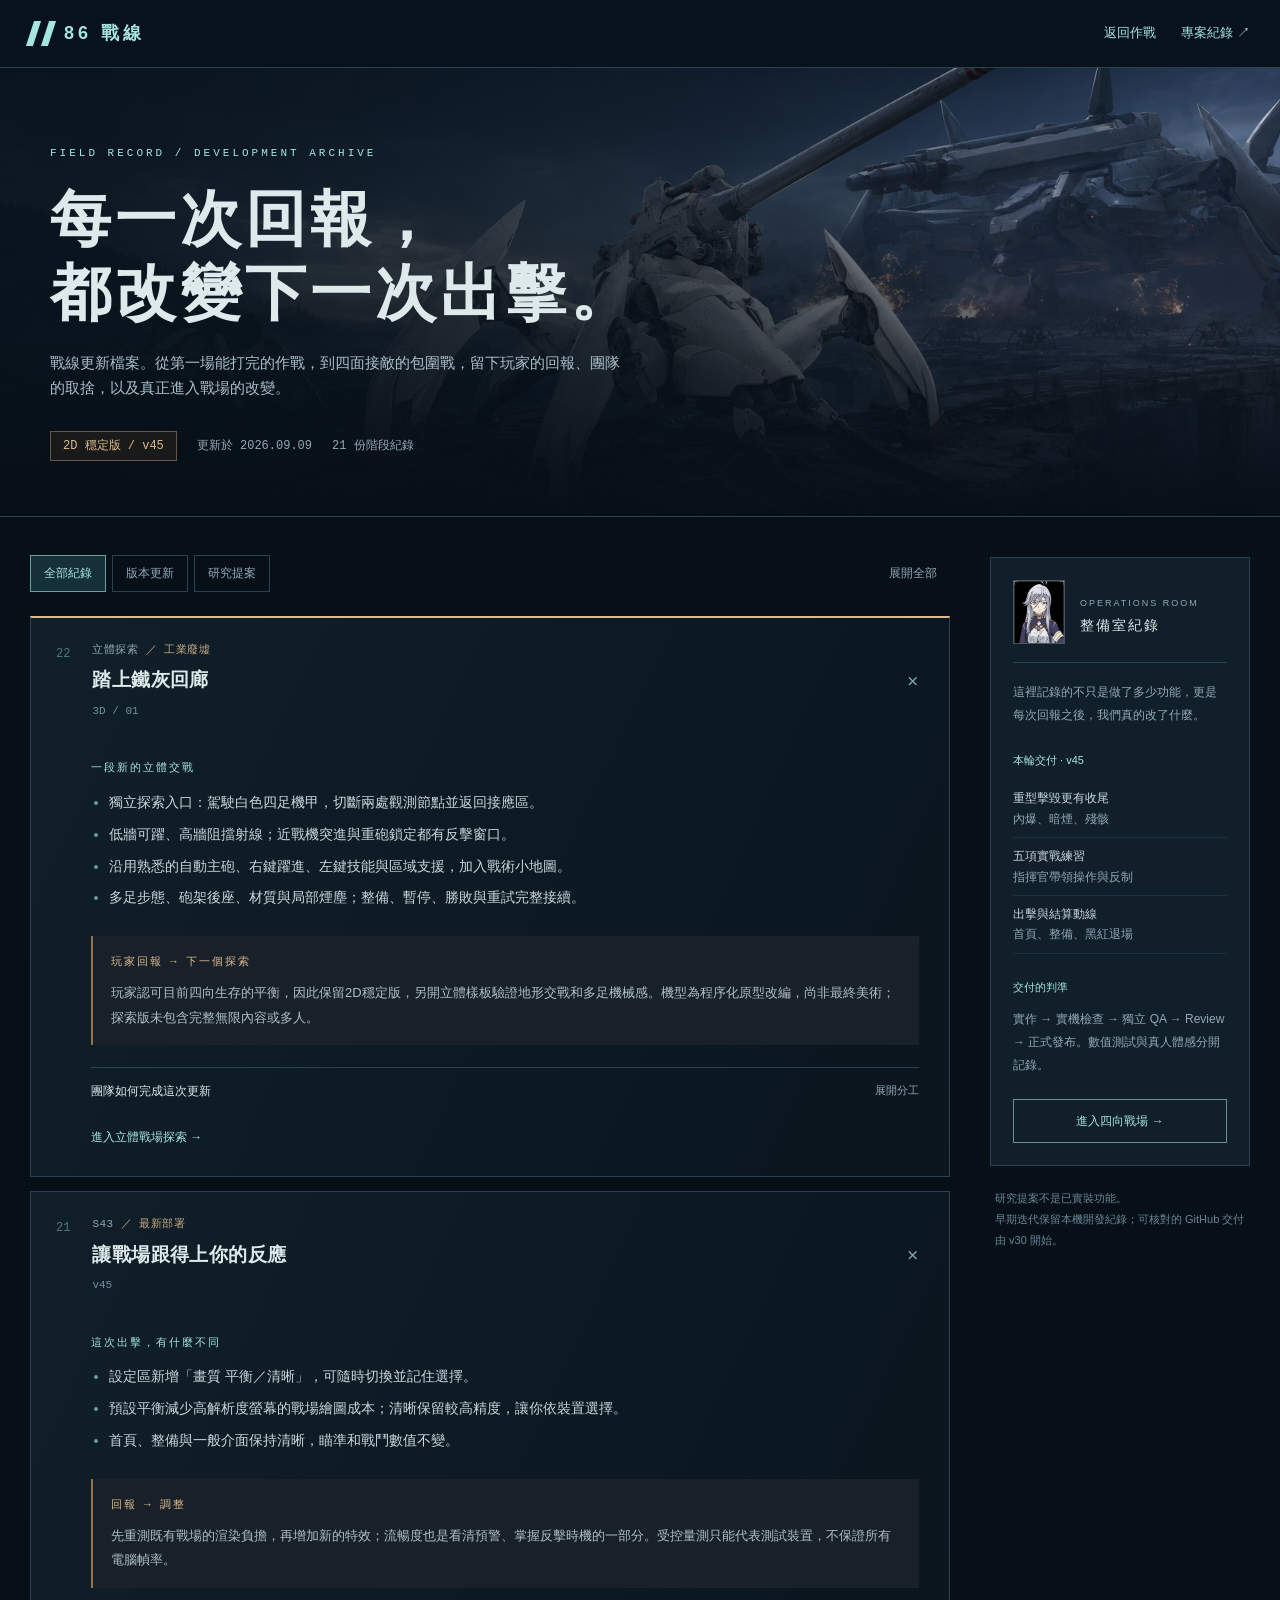
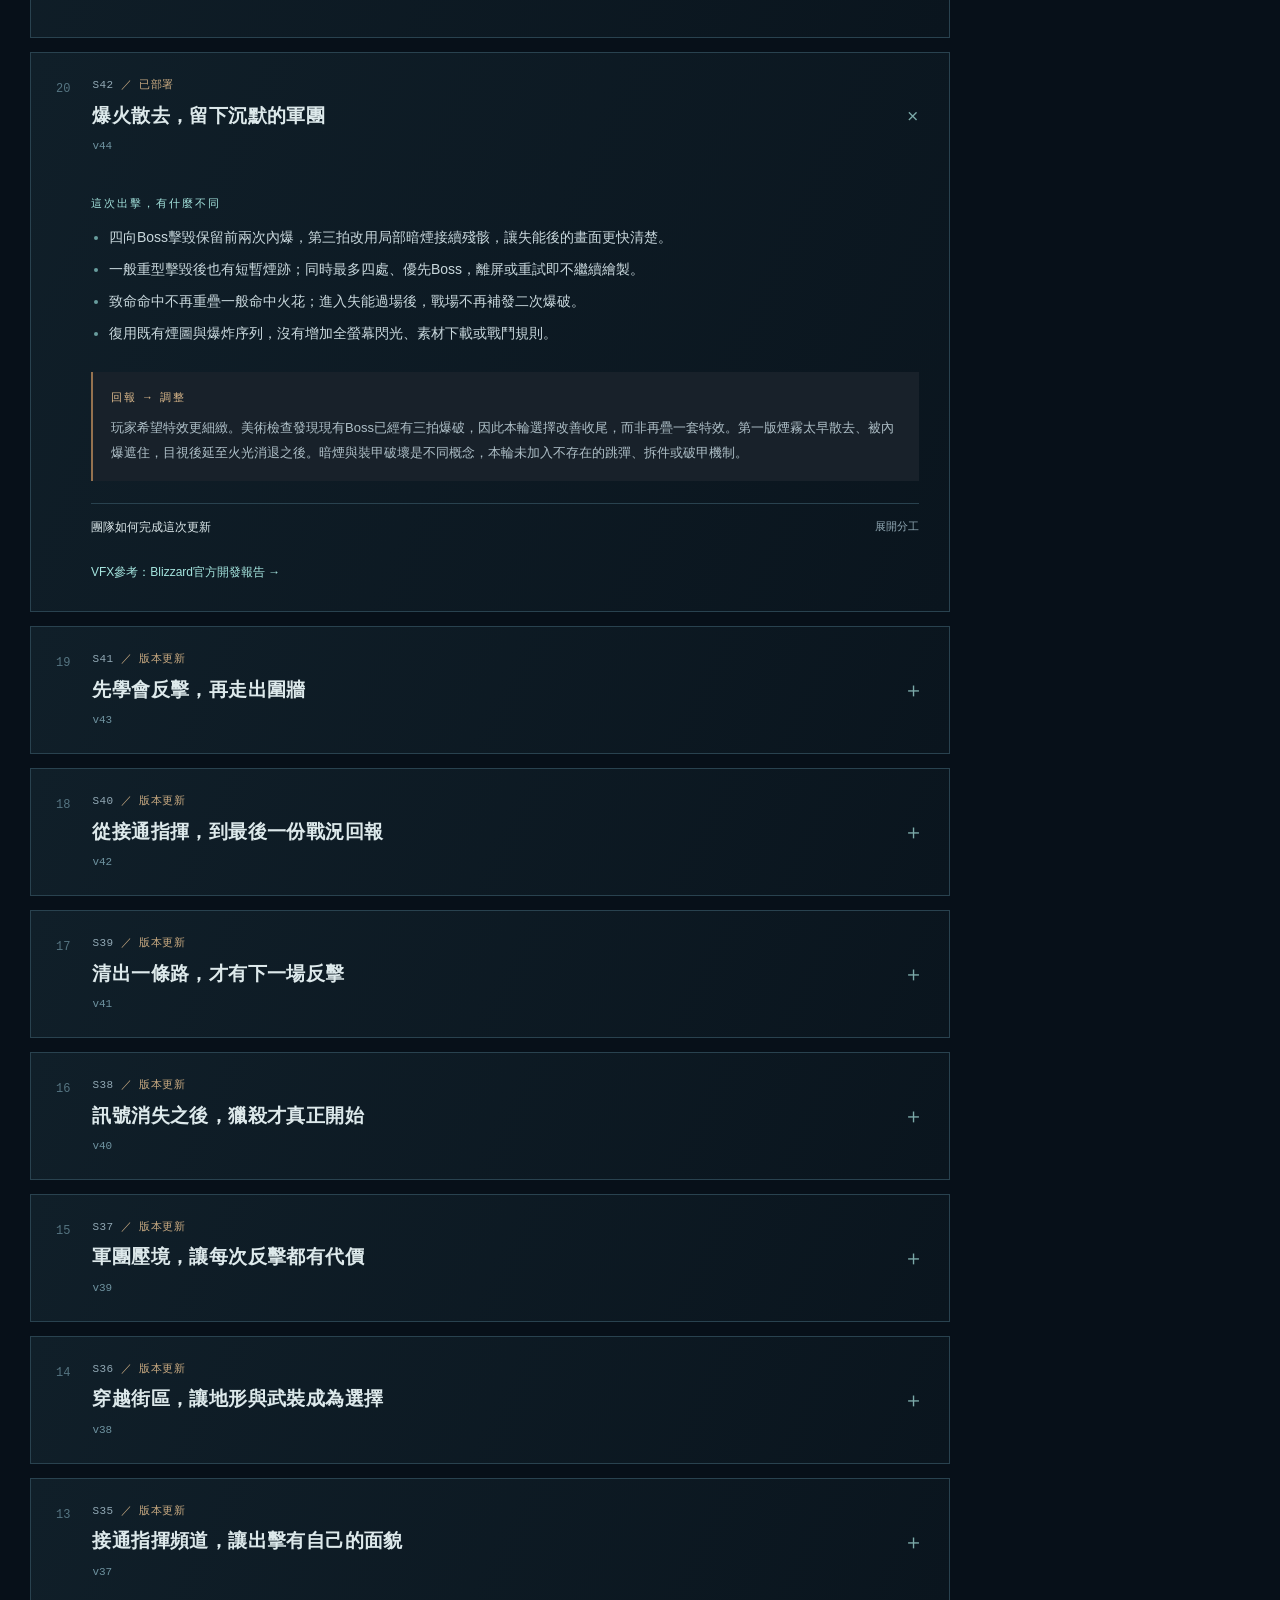
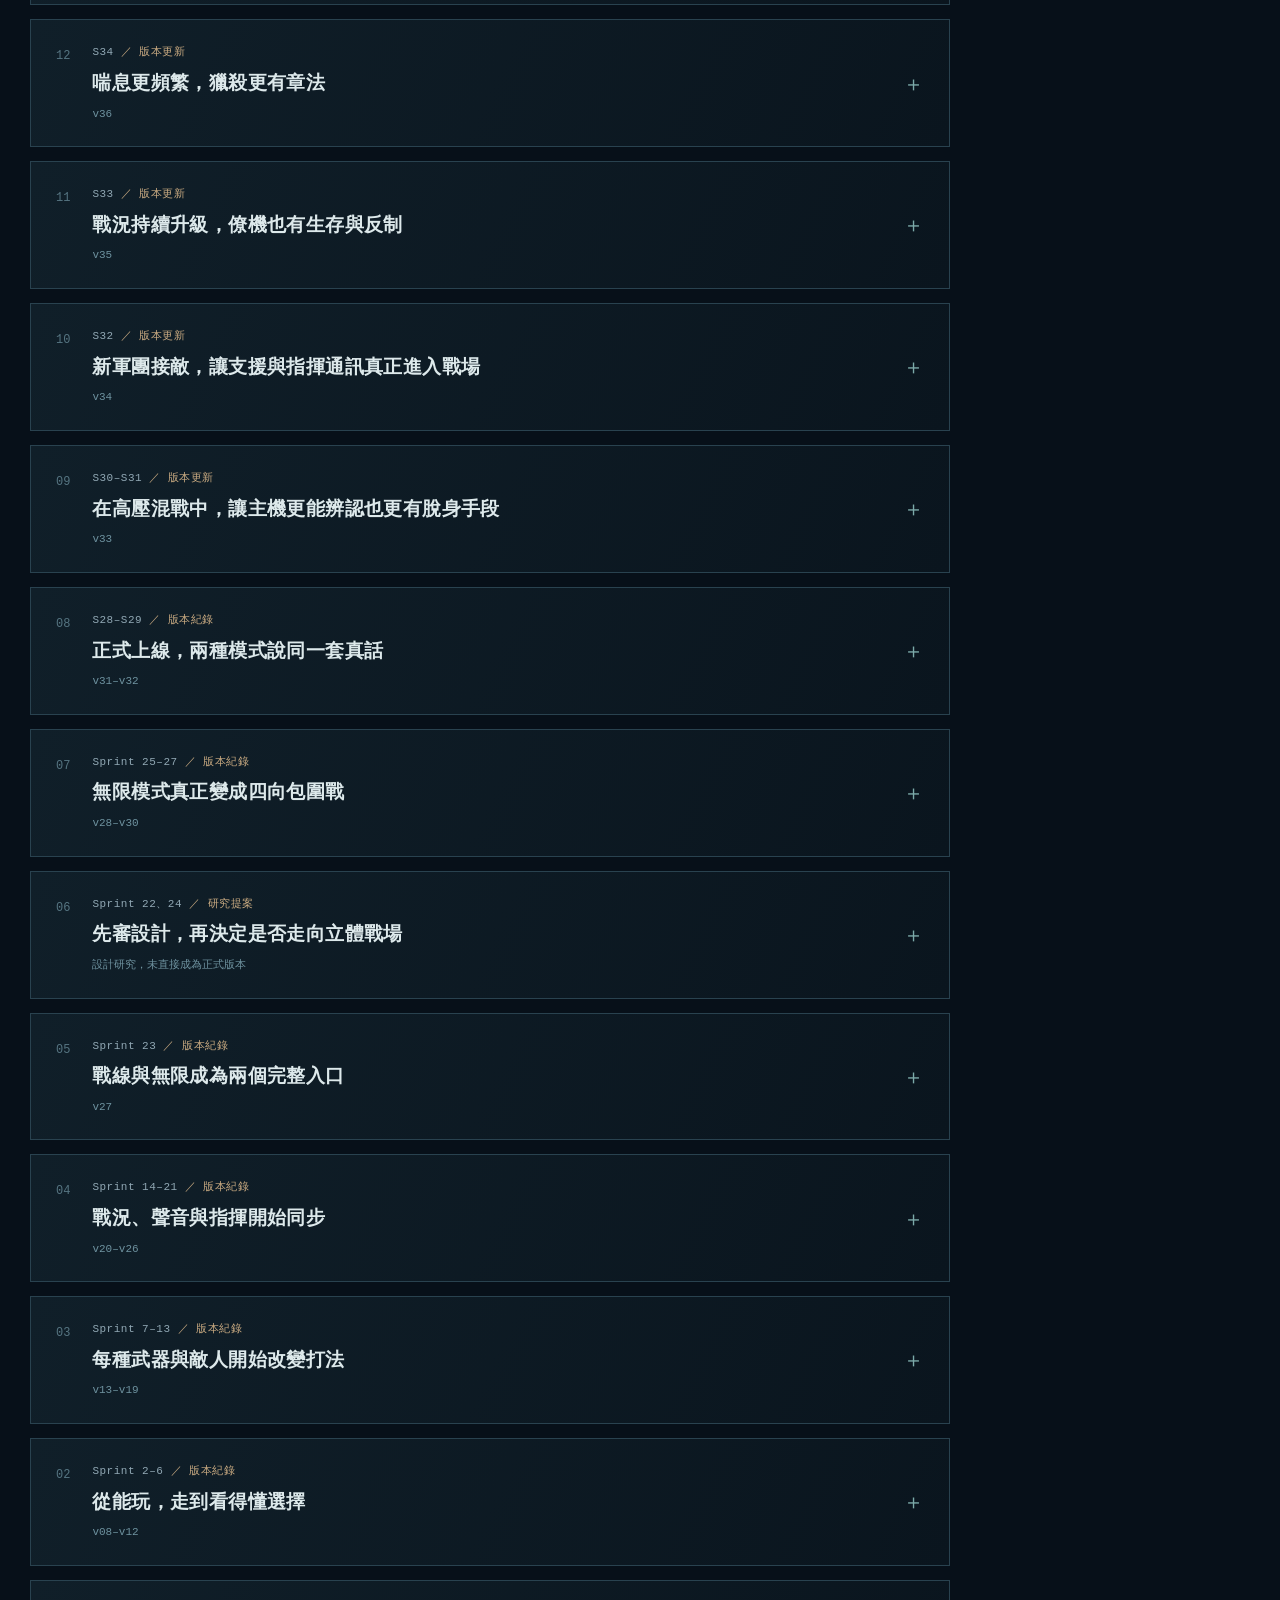
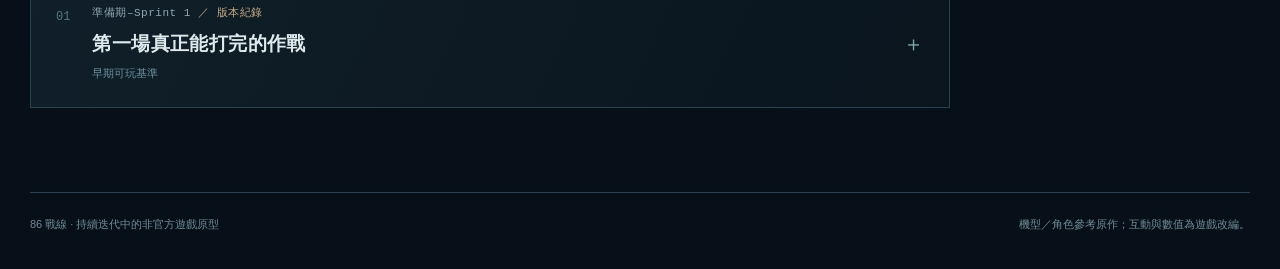
==== commit ea400af6: "Add isolated 3D industrial sortie exploration" ====
--- a/changelog.html
+++ b/changelog.html
@@ -24,7 +24,7 @@
 <h1>每一次回報，<br>都改變下一次出擊。</h1>
 <p>戰線更新檔案。從第一場能打完的作戰，到四面接敵的包圍戰，留下玩家的回報、團隊的取捨，以及真正進入戰場的改變。</p>
 <div class="status">
-<b>最新部署 / v40</b>
+<b>2D 穩定版 / v45</b>
 <span>更新於 2026.09.09</span>
 <span>21 份階段紀錄</span>
 </div>
@@ -40,6 +40,7 @@
 <button id="expand" aria-expanded="false">展開全部</button>
 </div>
 <div id="entries">
+<details class="entry" data-type="released" open><summary><span class="index">22</span><span class="entry-heading"><span class="meta">立體探索 <span>／ 工業廢墟</span></span><strong>踏上鐵灰回廊</strong><span class="version">3D / 01</span></span><span class="toggle" aria-hidden="true">＋</span></summary><div class="entry-body"><div class="change-list"><h3>一段新的立體交戰</h3><ul><li>獨立探索入口：駕駛白色四足機甲，切斷兩處觀測節點並返回接應區。</li><li>低牆可躍、高牆阻擋射線；近戰機突進與重砲鎖定都有反擊窗口。</li><li>沿用熟悉的自動主砲、右鍵躍進、左鍵技能與區域支援，加入戰術小地圖。</li><li>多足步態、砲架後座、材質與局部煙塵；整備、暫停、勝敗與重試完整接續。</li></ul></div><div class="response"><h3>玩家回報 → 下一個探索</h3><p>玩家認可目前四向生存的平衡，因此保留2D穩定版，另開立體樣板驗證地形交戰和多足機械感。機型為程序化原型改編，尚非最終美術；探索版未包含完整無限內容或多人。</p></div><details class="team-detail"><summary>團隊如何完成這次更新 <span>展開分工</span></summary><dl><div><dt>美術</dt><dd>Astra製作多足拆件、步態與工業場景，根據Review補上現成CC0路面材質。</dd></div><div><dt>工程</dt><dd>Sol實作地形、觀測協同、鎖定預警、有限增援與撤離。</dd></div><div><dt>PO</dt><dd>統整畫面、介面與既有音效素材；將砲口位置與低牆高度不一致等問題帶回修正。</dd></div></dl></details><a href="sortie-3d.html">進入立體戰場探索 →</a></div></details>
 <details class="entry" data-type="released" open><summary><span class="index">21</span><span class="entry-heading"><span class="meta">S43 <span>／ 最新部署</span></span><strong>讓戰場跟得上你的反應</strong><span class="version">v45</span></span><span class="toggle" aria-hidden="true">＋</span></summary><div class="entry-body"><div class="change-list"><h3>這次出擊，有什麼不同</h3><ul><li>設定區新增「畫質 平衡／清晰」，可隨時切換並記住選擇。</li><li>預設平衡減少高解析度螢幕的戰場繪圖成本；清晰保留較高精度，讓你依裝置選擇。</li><li>首頁、整備與一般介面保持清晰，瞄準和戰鬥數值不變。</li></ul></div><div class="response"><h3>回報 → 調整</h3><p>先重測既有戰場的渲染負擔，再增加新的特效；流暢度也是看清預警、掌握反擊時機的一部分。受控量測只能代表測試裝置，不保證所有電腦幀率。</p></div></div></details>
 <details class="entry" data-type="released" open><summary><span class="index">20</span><span class="entry-heading"><span class="meta">S42 <span>／ 已部署</span></span><strong>爆火散去，留下沉默的軍團</strong><span class="version">v44</span></span><span class="toggle" aria-hidden="true">＋</span></summary><div class="entry-body"><div class="change-list"><h3>這次出擊，有什麼不同</h3><ul><li>四向Boss擊毀保留前兩次內爆，第三拍改用局部暗煙接續殘骸，讓失能後的畫面更快清楚。</li><li>一般重型擊毀後也有短暫煙跡；同時最多四處、優先Boss，離屏或重試即不繼續繪製。</li><li>致命命中不再重疊一般命中火花；進入失能過場後，戰場不再補發二次爆破。</li><li>復用既有煙圖與爆炸序列，沒有增加全螢幕閃光、素材下載或戰鬥規則。</li></ul></div><div class="response"><h3>回報 → 調整</h3><p>玩家希望特效更細緻。美術檢查發現現有Boss已經有三拍爆破，因此本輪選擇改善收尾，而非再疊一套特效。第一版煙霧太早散去、被內爆遮住，目視後延至火光消退之後。暗煙與裝甲破壞是不同概念，本輪未加入不存在的跳彈、拆件或破甲機制。</p></div><details class="team-detail"><summary>團隊如何完成這次更新 <span>展開分工</span></summary><dl><div><dt>美術</dt><dd>Astra依官方VFX資料核對現有接點，指出重複爆破與缺少真破甲事件的界線。</dd></div><div><dt>PO</dt><dd>只實作擊毀收束、保留已驗收核心，目視修正煙與爆火的重疊時間。</dd></div><div><dt>驗證</dt><dd>同一四Boss受控情境，總爆破12→8，第三拍活躍爆破8→4；峰值沒有增加。不把粒子數量當FPS或真人品質證明。</dd></div></dl></details><a href="https://news.blizzard.com/en-us/article/23746639/diablo-iv-quarterly-updatedecember-2021">VFX參考：Blizzard官方開發報告 →</a></div></details>
 <details class="entry" data-type="released"><summary><span class="index">19</span><span class="entry-heading"><span class="meta">S41 <span>／ 版本更新</span></span><strong>先學會反擊，再走出圍牆</strong><span class="version">v43</span></span><span class="toggle" aria-hidden="true">＋</span></summary><div class="entry-body"><div class="change-list"><h3>這次出擊，有什麼不同</h3><ul><li>首頁與整備的玩法圖解新增「進入四向實戰練習」，蕾娜與辛帶領五項實際操作。</li><li>依序練習移動與自動主砲、右鍵越低掩體、回收機砲與Q切換、躲獵兵衝撞後反擊、清飛群恢復支援。</li><li>目的地顯示於場內，練習依真正移動與命中完成。有限武器先讓你回收、切換，再出現靶機，不搶走閱讀時間。</li><li>可重試本項、重玩整套或離開回整備；失能不產生正式戰報，原模式、機型、地圖與配置保留。</li></ul></div><div class="response"><h3>回報 → 調整</h3><p>玩家不知道目前武器用途、敵人預警與反擊方式，希望角色能帶領學習。本輪先教五種可重用的基本反制，沿用正式戰鬥核心；進階Boss逐招訓練仍待擴充，沒有把五項練習宣稱為完整敵軍教範。已驗收的v41平衡不變。</p></div><details class="team-detail"><summary>團隊如何完成這次更新 <span>展開分工</span></summary><dl><div><dt>教學</dt><dd>Sol以真核心事件建立隔離練習、三機體越障與提前擊殺防卡關測試。</dd></div><div><dt>PO</dt><dd>接入既有操控、指揮通訊、場內標記與退出流程，要求讀提示不被自動射擊打斷。</dd></div><div><dt>QA</dt><dd>受控瀏覽器驗操作、提示與退出後正式作戰，明確區分真輸入與測試情境。</dd></div></dl></details></div></details>
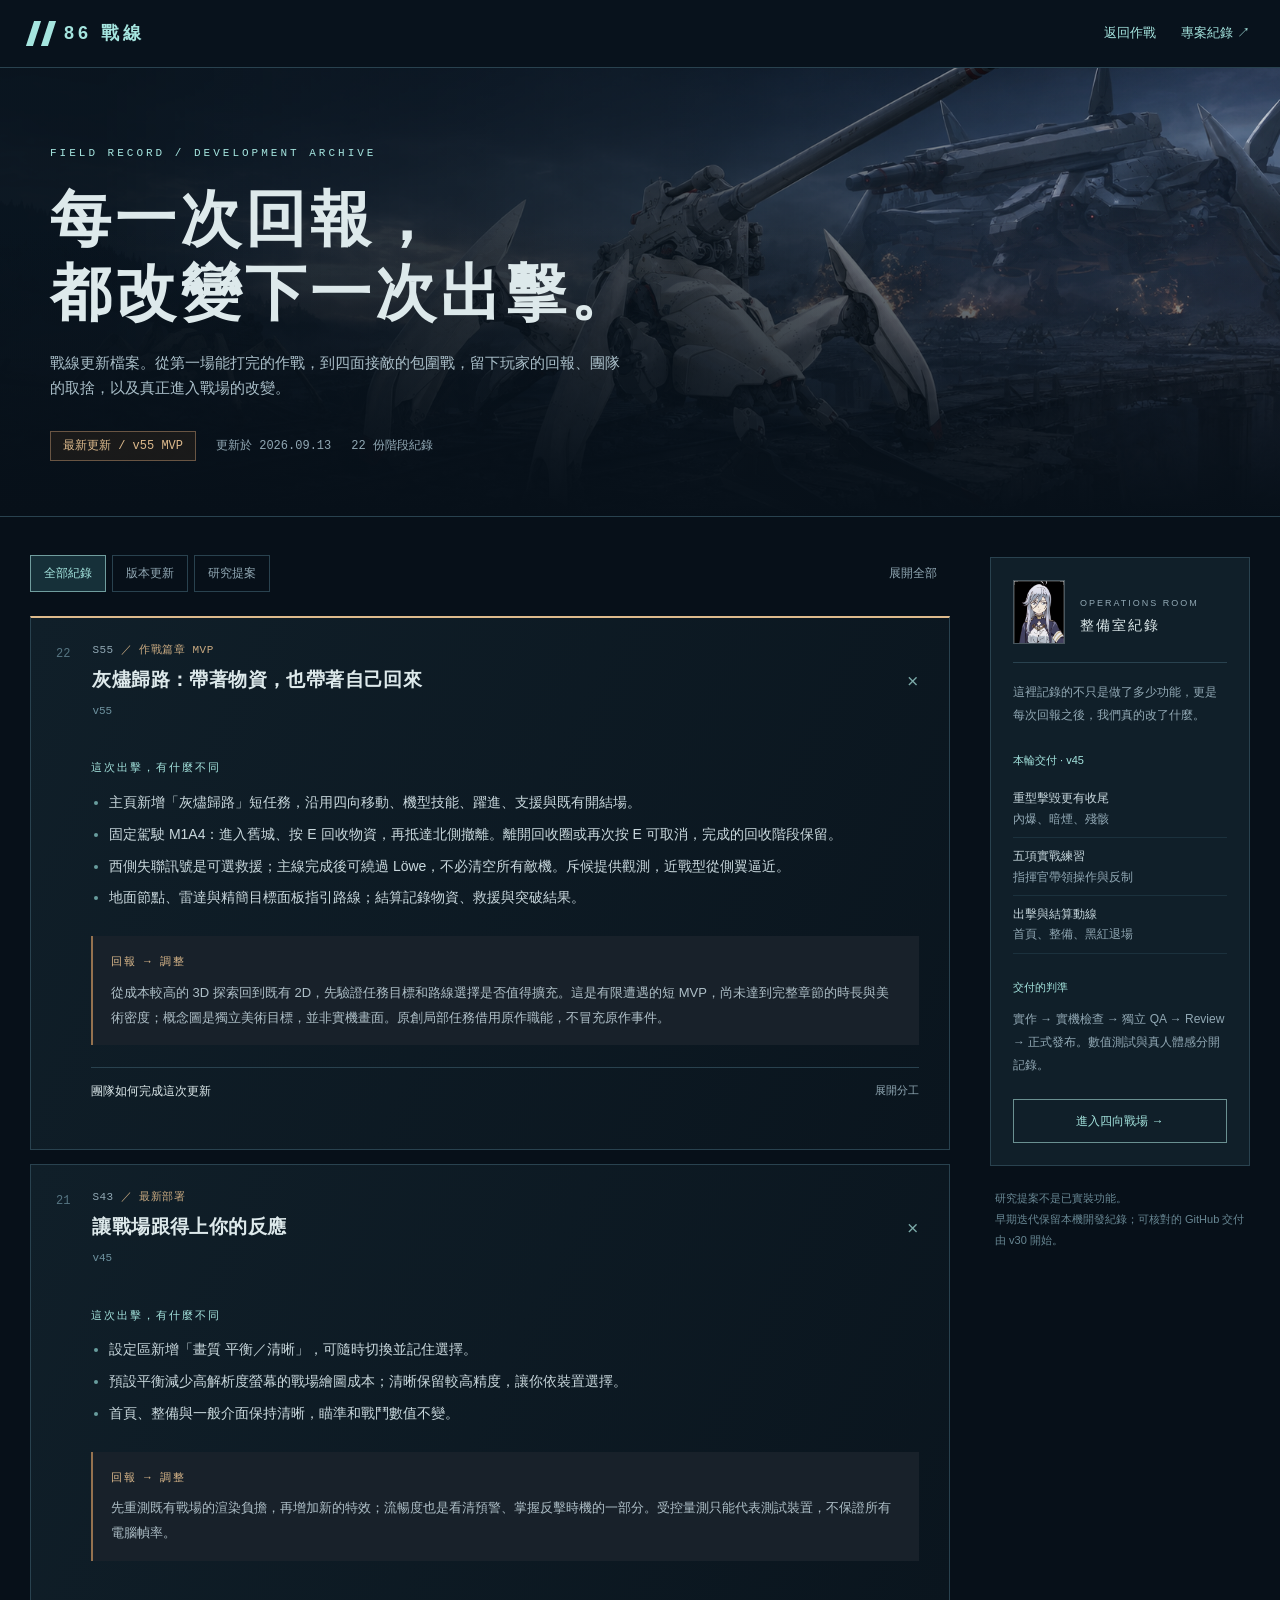
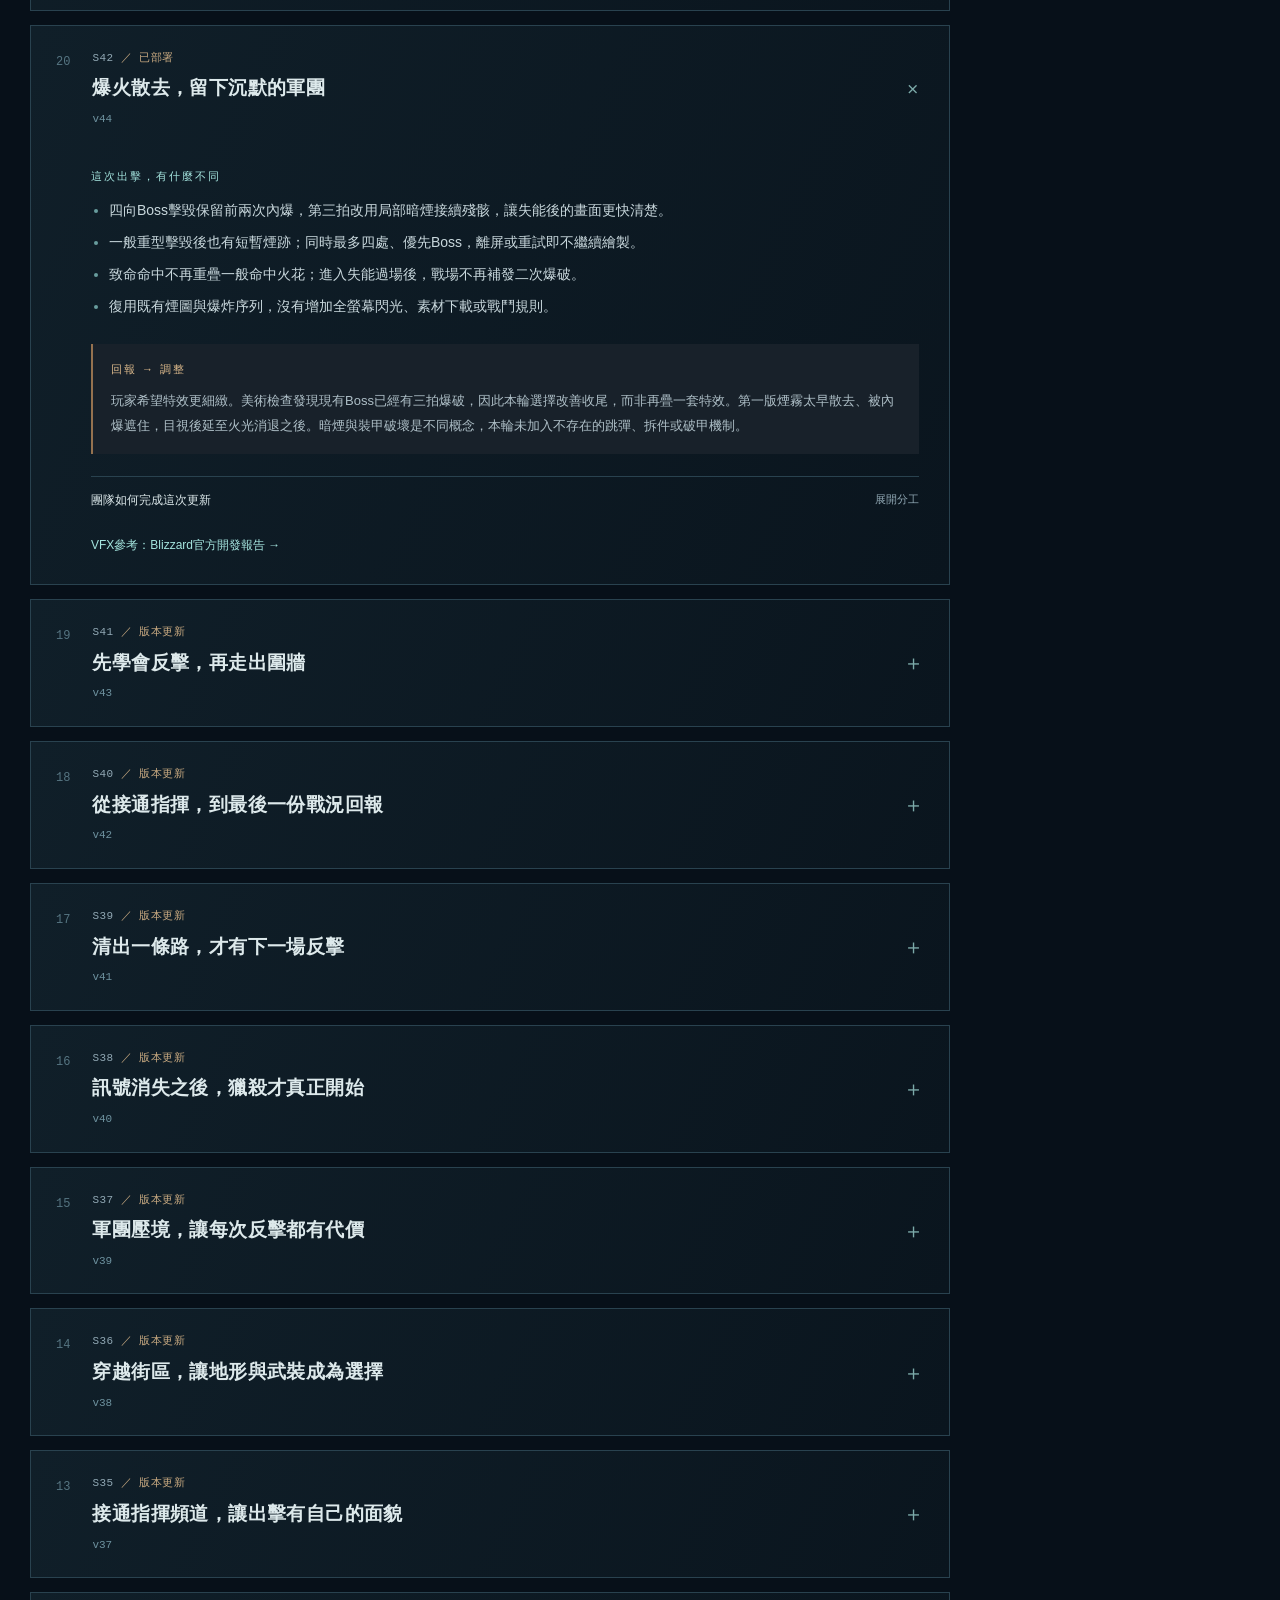
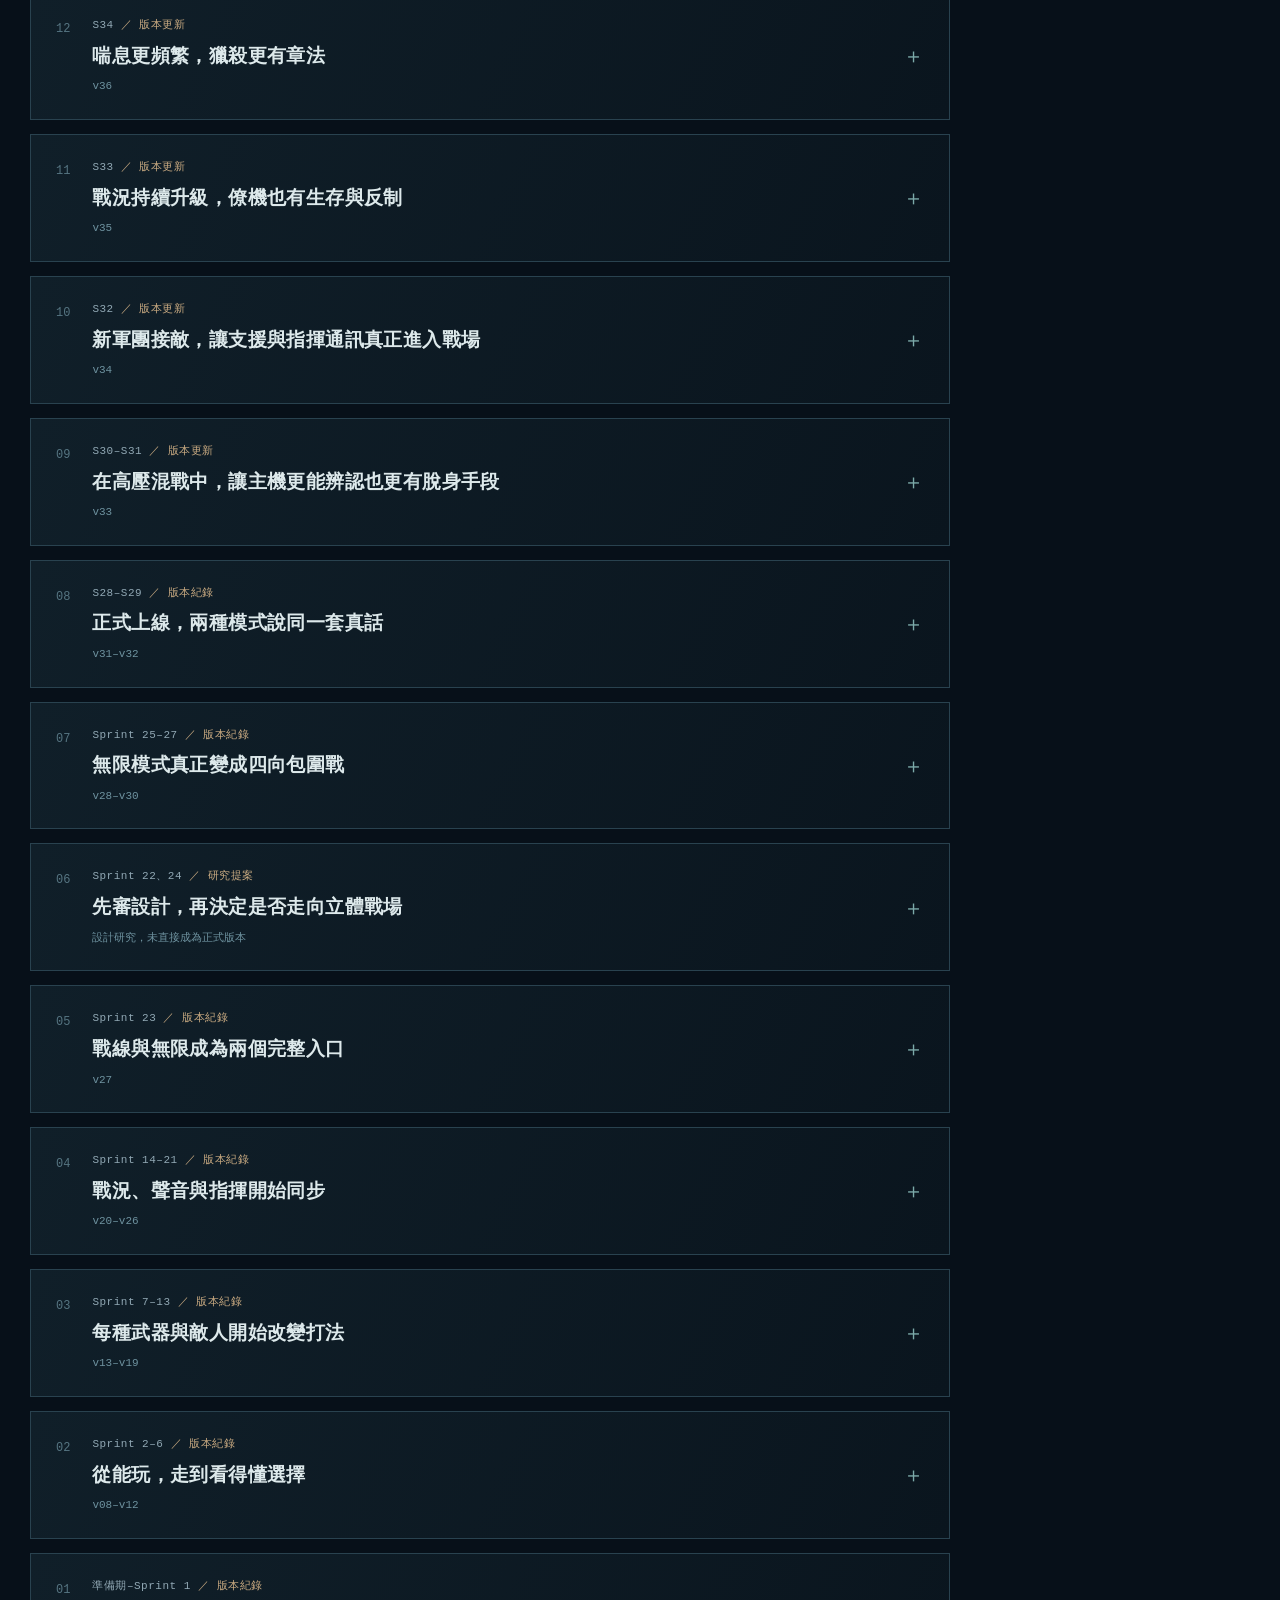
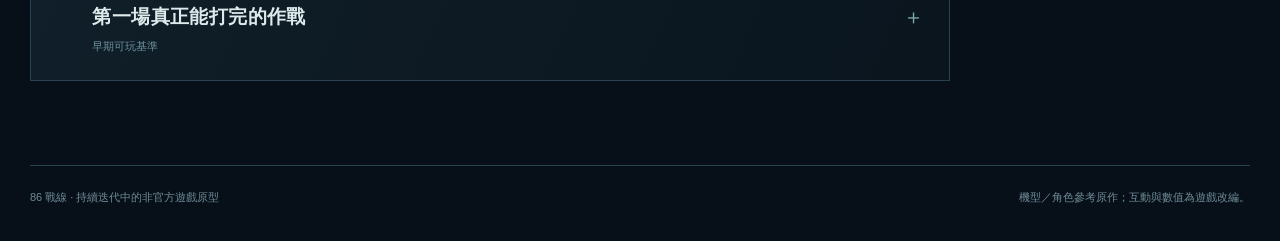
==== commit 68025f57: "Add Ash Return 2D recovery and extraction MVP" ====
--- a/changelog.html
+++ b/changelog.html
@@ -24,9 +24,9 @@
 <h1>每一次回報，<br>都改變下一次出擊。</h1>
 <p>戰線更新檔案。從第一場能打完的作戰，到四面接敵的包圍戰，留下玩家的回報、團隊的取捨，以及真正進入戰場的改變。</p>
 <div class="status">
-<b>2D 穩定版 / v45</b>
-<span>更新於 2026.09.09</span>
-<span>21 份階段紀錄</span>
+<b>最新更新 / v55 MVP</b>
+<span>更新於 2026.09.13</span>
+<span>22 份階段紀錄</span>
 </div>
 </section>
 <main class="layout">
@@ -40,7 +40,7 @@
 <button id="expand" aria-expanded="false">展開全部</button>
 </div>
 <div id="entries">
-<details class="entry" data-type="released" open><summary><span class="index">22</span><span class="entry-heading"><span class="meta">立體探索 <span>／ 工業廢墟</span></span><strong>踏上鐵灰回廊</strong><span class="version">3D / 01</span></span><span class="toggle" aria-hidden="true">＋</span></summary><div class="entry-body"><div class="change-list"><h3>一段新的立體交戰</h3><ul><li>獨立探索入口：駕駛白色四足機甲，切斷兩處觀測節點並返回接應區。</li><li>低牆可躍、高牆阻擋射線；近戰機突進與重砲鎖定都有反擊窗口。</li><li>沿用熟悉的自動主砲、右鍵躍進、左鍵技能與區域支援，加入戰術小地圖。</li><li>多足步態、砲架後座、材質與局部煙塵；整備、暫停、勝敗與重試完整接續。</li></ul></div><div class="response"><h3>玩家回報 → 下一個探索</h3><p>玩家認可目前四向生存的平衡，因此保留2D穩定版，另開立體樣板驗證地形交戰和多足機械感。機型為程序化原型改編，尚非最終美術；探索版未包含完整無限內容或多人。</p></div><details class="team-detail"><summary>團隊如何完成這次更新 <span>展開分工</span></summary><dl><div><dt>美術</dt><dd>Astra製作多足拆件、步態與工業場景，根據Review補上現成CC0路面材質。</dd></div><div><dt>工程</dt><dd>Sol實作地形、觀測協同、鎖定預警、有限增援與撤離。</dd></div><div><dt>PO</dt><dd>統整畫面、介面與既有音效素材；將砲口位置與低牆高度不一致等問題帶回修正。</dd></div></dl></details><a href="sortie-3d.html">進入立體戰場探索 →</a></div></details>
+<details class="entry" data-type="released" open><summary><span class="index">22</span><span class="entry-heading"><span class="meta">S55 <span>／ 作戰篇章 MVP</span></span><strong>灰燼歸路：帶著物資，也帶著自己回來</strong><span class="version">v55</span></span><span class="toggle" aria-hidden="true">＋</span></summary><div class="entry-body"><div class="change-list"><h3>這次出擊，有什麼不同</h3><ul><li>主頁新增「灰燼歸路」短任務，沿用四向移動、機型技能、躍進、支援與既有開結場。</li><li>固定駕駛 M1A4：進入舊城、按 E 回收物資，再抵達北側撤離。離開回收圈或再次按 E 可取消，完成的回收階段保留。</li><li>西側失聯訊號是可選救援；主線完成後可繞過 Löwe，不必清空所有敵機。斥候提供觀測，近戰型從側翼逼近。</li><li>地面節點、雷達與精簡目標面板指引路線；結算記錄物資、救援與突破結果。</li></ul></div><div class="response"><h3>回報 → 調整</h3><p>從成本較高的 3D 探索回到既有 2D，先驗證任務目標和路線選擇是否值得擴充。這是有限遭遇的短 MVP，尚未達到完整章節的時長與美術密度；概念圖是獨立美術目標，並非實機畫面。原創局部任務借用原作職能，不冒充原作事件。</p></div><details class="team-detail"><summary>團隊如何完成這次更新 <span>展開分工</span></summary><dl><div><dt>設計</dt><dd>以回收、可選救援、撤離構成最小完整旅程，保留無限模式。</dd></div><div><dt>戰鬥</dt><dd>輕量 Agent 實作篇章規則與測試；主 Agent 整合既有畫面、音效與通訊。</dd></div><div><dt>QA</dt><dd>獨立規則 review，加速鍵鼠流程驗證回收取消、外側撤離、結算、重試與受控死亡。真人節奏與美術驗收尚待玩家。</dd></div><div><dt>Retro</dt><dd>路線腳本暴露外緣通道容錯不足，已加寬；下一輪先收玩家對任務選擇的回饋，再增加地圖與素材密度。</dd></div></dl></details></div></details>
 <details class="entry" data-type="released" open><summary><span class="index">21</span><span class="entry-heading"><span class="meta">S43 <span>／ 最新部署</span></span><strong>讓戰場跟得上你的反應</strong><span class="version">v45</span></span><span class="toggle" aria-hidden="true">＋</span></summary><div class="entry-body"><div class="change-list"><h3>這次出擊，有什麼不同</h3><ul><li>設定區新增「畫質 平衡／清晰」，可隨時切換並記住選擇。</li><li>預設平衡減少高解析度螢幕的戰場繪圖成本；清晰保留較高精度，讓你依裝置選擇。</li><li>首頁、整備與一般介面保持清晰，瞄準和戰鬥數值不變。</li></ul></div><div class="response"><h3>回報 → 調整</h3><p>先重測既有戰場的渲染負擔，再增加新的特效；流暢度也是看清預警、掌握反擊時機的一部分。受控量測只能代表測試裝置，不保證所有電腦幀率。</p></div></div></details>
 <details class="entry" data-type="released" open><summary><span class="index">20</span><span class="entry-heading"><span class="meta">S42 <span>／ 已部署</span></span><strong>爆火散去，留下沉默的軍團</strong><span class="version">v44</span></span><span class="toggle" aria-hidden="true">＋</span></summary><div class="entry-body"><div class="change-list"><h3>這次出擊，有什麼不同</h3><ul><li>四向Boss擊毀保留前兩次內爆，第三拍改用局部暗煙接續殘骸，讓失能後的畫面更快清楚。</li><li>一般重型擊毀後也有短暫煙跡；同時最多四處、優先Boss，離屏或重試即不繼續繪製。</li><li>致命命中不再重疊一般命中火花；進入失能過場後，戰場不再補發二次爆破。</li><li>復用既有煙圖與爆炸序列，沒有增加全螢幕閃光、素材下載或戰鬥規則。</li></ul></div><div class="response"><h3>回報 → 調整</h3><p>玩家希望特效更細緻。美術檢查發現現有Boss已經有三拍爆破，因此本輪選擇改善收尾，而非再疊一套特效。第一版煙霧太早散去、被內爆遮住，目視後延至火光消退之後。暗煙與裝甲破壞是不同概念，本輪未加入不存在的跳彈、拆件或破甲機制。</p></div><details class="team-detail"><summary>團隊如何完成這次更新 <span>展開分工</span></summary><dl><div><dt>美術</dt><dd>Astra依官方VFX資料核對現有接點，指出重複爆破與缺少真破甲事件的界線。</dd></div><div><dt>PO</dt><dd>只實作擊毀收束、保留已驗收核心，目視修正煙與爆火的重疊時間。</dd></div><div><dt>驗證</dt><dd>同一四Boss受控情境，總爆破12→8，第三拍活躍爆破8→4；峰值沒有增加。不把粒子數量當FPS或真人品質證明。</dd></div></dl></details><a href="https://news.blizzard.com/en-us/article/23746639/diablo-iv-quarterly-updatedecember-2021">VFX參考：Blizzard官方開發報告 →</a></div></details>
 <details class="entry" data-type="released"><summary><span class="index">19</span><span class="entry-heading"><span class="meta">S41 <span>／ 版本更新</span></span><strong>先學會反擊，再走出圍牆</strong><span class="version">v43</span></span><span class="toggle" aria-hidden="true">＋</span></summary><div class="entry-body"><div class="change-list"><h3>這次出擊，有什麼不同</h3><ul><li>首頁與整備的玩法圖解新增「進入四向實戰練習」，蕾娜與辛帶領五項實際操作。</li><li>依序練習移動與自動主砲、右鍵越低掩體、回收機砲與Q切換、躲獵兵衝撞後反擊、清飛群恢復支援。</li><li>目的地顯示於場內，練習依真正移動與命中完成。有限武器先讓你回收、切換，再出現靶機，不搶走閱讀時間。</li><li>可重試本項、重玩整套或離開回整備；失能不產生正式戰報，原模式、機型、地圖與配置保留。</li></ul></div><div class="response"><h3>回報 → 調整</h3><p>玩家不知道目前武器用途、敵人預警與反擊方式，希望角色能帶領學習。本輪先教五種可重用的基本反制，沿用正式戰鬥核心；進階Boss逐招訓練仍待擴充，沒有把五項練習宣稱為完整敵軍教範。已驗收的v41平衡不變。</p></div><details class="team-detail"><summary>團隊如何完成這次更新 <span>展開分工</span></summary><dl><div><dt>教學</dt><dd>Sol以真核心事件建立隔離練習、三機體越障與提前擊殺防卡關測試。</dd></div><div><dt>PO</dt><dd>接入既有操控、指揮通訊、場內標記與退出流程，要求讀提示不被自動射擊打斷。</dd></div><div><dt>QA</dt><dd>受控瀏覽器驗操作、提示與退出後正式作戰，明確區分真輸入與測試情境。</dd></div></dl></details></div></details>
